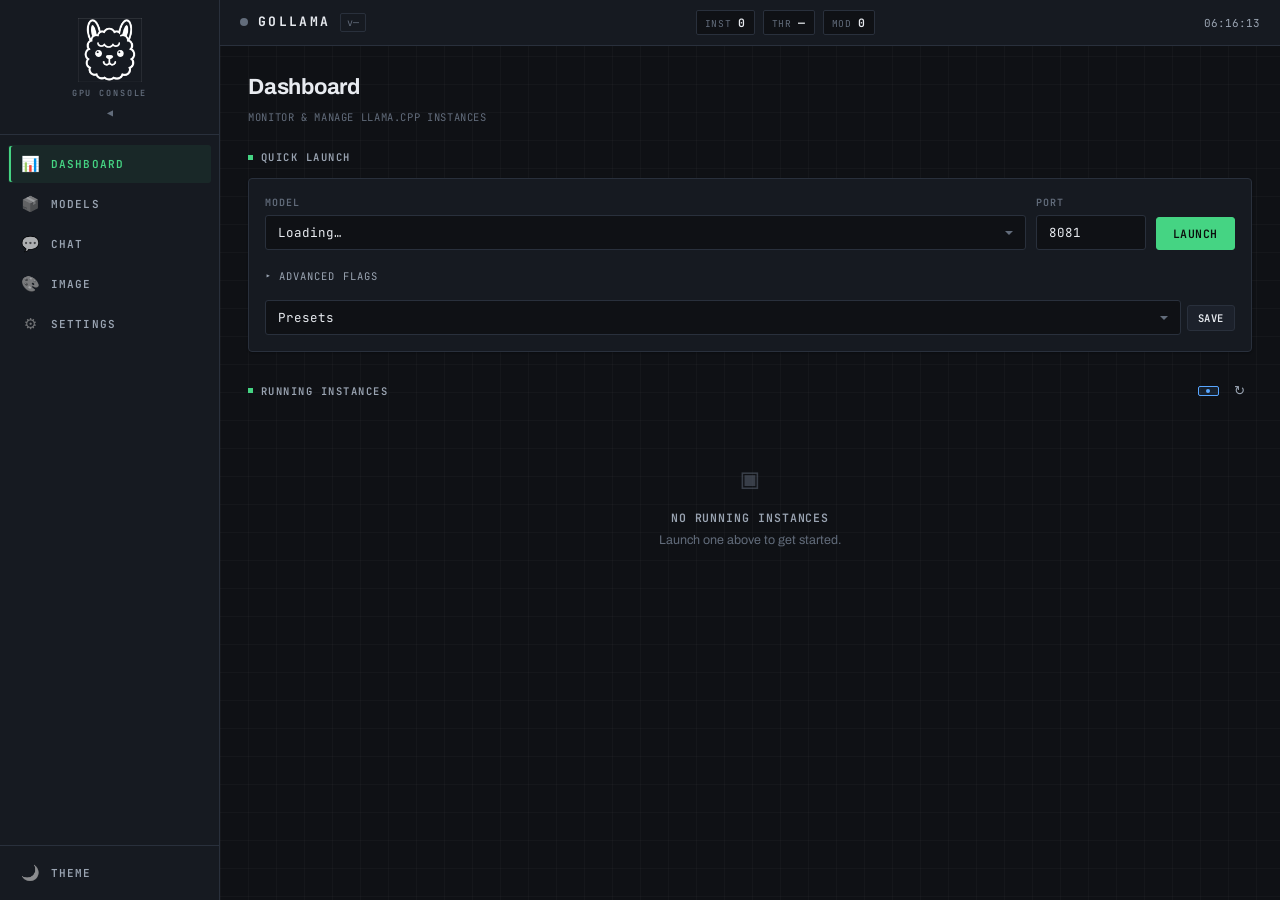
==== pkg/ui/testdata/page_reference.html @ 0dc43f97 "P5-T4: split ui.go into web/ via go:embed - The 3200-line 'const Page' is now assembled from pkg/ui/" ====
<!DOCTYPE html>
<html lang="en">
<head>
<meta charset="UTF-8">
<meta name="viewport" content="width=device-width, initial-scale=1.0">
<meta name="theme-color" content="#0f1115">
<link rel="icon" type="image/svg+xml" href="/logo.svg">
<title>gollama · GPU console</title>
<link rel="preconnect" href="https://fonts.googleapis.com">
<link rel="preconnect" href="https://fonts.gstatic.com" crossorigin>
<link href="https://fonts.googleapis.com/css2?family=Archivo:wght@400;500;600;700;800&family=JetBrains+Mono:wght@400;500;600;700&display=swap" rel="stylesheet">
<style>
:root {
  --bg: #0f1115;
  --surface: #161a21;
  --surface-2: #1c212b;
  --surface-3: #252c38;
  --border: #29303c;
  --border-hover: #3b4453;
  --text: #e8ebf0;
  --text-muted: #9aa4b2;
  --text-dim: #626c7b;
  --accent: #45d483;
  --accent-hover: #5fe094;
  --accent-bg: rgba(69, 212, 131, 0.08);
  --accent-glow: rgba(69, 212, 131, 0.25);
  --accent-gradient: linear-gradient(135deg, #45d483, #2ea8ff);
  --green: #45d483;
  --green-bg: rgba(69, 212, 131, 0.1);
  --red: #ff5c5c;
  --red-bg: rgba(255, 92, 92, 0.08);
  --amber: #e3b341;
  --amber-bg: rgba(227, 179, 65, 0.1);
  --blue: #58a6ff;
  --blue-bg: rgba(88, 166, 255, 0.1);
  --purple: #bc8cff;
  --purple-bg: rgba(188, 140, 255, 0.1);
  --sidebar-w: 220px;
  --radius: 4px;
  --radius-sm: 3px;
  --font: 'Archivo', system-ui, 'Segoe UI', sans-serif;
  --font-mono: 'JetBrains Mono', 'SF Mono', 'Cascadia Mono', Consolas, monospace;
  --grid-line: rgba(255, 255, 255, 0.022);
  --shadow: 0 1px 2px rgba(0, 0, 0, 0.3);
  --shadow-lg: 0 12px 32px rgba(0, 0, 0, 0.5);
  --transition: 150ms ease;
}
.light {
  --bg: #f3f4f6;
  --surface: #ffffff;
  --surface-2: #f6f7f9;
  --surface-3: #e9ecf0;
  --border: #d8dce3;
  --border-hover: #b6bec9;
  --text: #1a1f27;
  --text-muted: #55606e;
  --text-dim: #8a93a1;
  --accent: #159048;
  --accent-hover: #18a854;
  --accent-bg: rgba(21, 144, 72, 0.07);
  --accent-glow: rgba(21, 144, 72, 0.18);
  --accent-gradient: linear-gradient(135deg, #159048, #0f6fb0);
  --green: #159048;
  --green-bg: rgba(21, 144, 72, 0.08);
  --red: #d13c3c;
  --red-bg: rgba(209, 60, 60, 0.07);
  --amber: #a06d10;
  --amber-bg: rgba(160, 109, 16, 0.09);
  --blue: #2f6fd0;
  --blue-bg: rgba(47, 111, 208, 0.08);
  --purple: #7040c8;
  --purple-bg: rgba(112, 64, 200, 0.08);
  --grid-line: rgba(15, 17, 21, 0.035);
  --shadow: 0 1px 2px rgba(0, 0, 0, 0.05);
  --shadow-lg: 0 12px 28px rgba(0, 0, 0, 0.12);
}
* { margin: 0; padding: 0; box-sizing: border-box; }
::selection { background: var(--accent); color: #0b0f0d; }
.light ::selection { color: #fff; }
:focus-visible { outline: 2px solid var(--accent); outline-offset: 1px; }
html { color-scheme: dark; height: 100%; }
.light { color-scheme: light; }
::-webkit-scrollbar { width: 10px; height: 10px; }
::-webkit-scrollbar-track { background: transparent; }
::-webkit-scrollbar-thumb { background: var(--surface-3); border: 2px solid var(--bg); border-radius: 5px; }
::-webkit-scrollbar-thumb:hover { background: var(--border-hover); }
body {
  font-family: var(--font); background: var(--bg); color: var(--text);
  display: flex; font-size: 14px; line-height: 1.55; height: 100vh; overflow: hidden;
  -webkit-font-smoothing: antialiased;
}

/* ── Sidebar ─────────────────────────────────────────── */
.sidebar {
  width: var(--sidebar-w); background: var(--surface);
  border-right: 1px solid var(--border);
  display: flex; flex-direction: column; flex-shrink: 0;
  height: 100%; position: relative; z-index: 10;
  transition: width var(--transition); overflow: hidden;
}
.sidebar.collapsed { width: 60px; }
.sidebar .logo {
  padding: 18px 16px 12px; border-bottom: 1px solid var(--border);
  display: flex; flex-direction: column; align-items: center;
  gap: 5px; overflow: hidden;
}
.sidebar .logo img { width: 100%; max-width: 64px; height: auto; filter: brightness(0) invert(1); }
.light .sidebar .logo img { filter: none; }
.sidebar.collapsed .logo img { max-width: 30px; }
.sidebar .logo-sub {
  font-family: var(--font-mono); font-size: 8.5px; font-weight: 600;
  letter-spacing: 0.22em; color: var(--text-dim); white-space: nowrap;
  transition: opacity var(--transition);
}
.sidebar.collapsed .logo-sub { opacity: 0; height: 0; overflow: hidden; }
.sidebar .toggle {
  background: none; border: none; color: var(--text-dim);
  font-size: 10px; cursor: pointer; padding: 2px 8px;
  font-family: var(--font-mono); text-transform: none; letter-spacing: 0;
}
.sidebar .toggle:hover { color: var(--text); }
.sidebar nav { flex: 1; padding: 10px 8px; display: flex; flex-direction: column; gap: 2px; overflow-y: auto; }
.sidebar .nav-item {
  display: flex; align-items: center; justify-content: flex-start; gap: 10px; padding: 9px 12px;
  border-radius: var(--radius-sm); color: var(--text-muted);
  text-decoration: none; font-size: 12px; font-weight: 600; cursor: pointer;
  transition: background var(--transition), color var(--transition);
  white-space: nowrap; overflow: hidden;
  border: 1px solid transparent; background: none; width: 100%; text-align: left;
  font-family: var(--font); position: relative;
}
.sidebar .nav-item .icon, .sidebar .nav-item > span:not(.label) {
  font-size: 15px; width: 20px; text-align: center; flex-shrink: 0;
  filter: grayscale(1); opacity: 0.65;
  transition: filter var(--transition), opacity var(--transition);
}
.sidebar .nav-item .label {
  font-family: var(--font-mono); font-size: 11px; font-weight: 600;
  text-transform: uppercase; letter-spacing: 0.1em;
  transition: opacity var(--transition); white-space: nowrap;
}
.sidebar .nav-item:hover { background: var(--surface-2); color: var(--text); }
.sidebar .nav-item:hover .icon, .sidebar .nav-item:hover > span:not(.label) { filter: none; opacity: 1; }
.sidebar .nav-item.active { background: var(--accent-bg); color: var(--accent); box-shadow: inset 2px 0 0 var(--accent); }
.sidebar .nav-item.active .icon, .sidebar .nav-item.active > span:not(.label) { filter: none; opacity: 1; }
.sidebar.collapsed .nav-item { justify-content: center; padding: 9px 8px; }
.sidebar.collapsed .nav-item .label { opacity: 0; width: 0; overflow: hidden; }
.sidebar .bottom { padding: 8px; border-top: 1px solid var(--border); width: 100%; }
.sidebar .bottom .nav-item { width: 100%; }
.sidebar.collapsed .bottom .nav-item { justify-content: center; }

/* ── Content / faceplate ─────────────────────────────── */
.content { flex: 1; display: flex; flex-direction: column; min-width: 0; position: relative; }
.content::before {
  content: ''; position: absolute; inset: 0; z-index: 0; pointer-events: none;
  background-image:
    linear-gradient(var(--grid-line) 1px, transparent 1px),
    linear-gradient(90deg, var(--grid-line) 1px, transparent 1px);
  background-size: 28px 28px;
}
.faceplate {
  flex-shrink: 0; height: 46px; display: flex; align-items: center;
  justify-content: space-between; gap: 16px; padding: 0 20px;
  background: var(--surface); border-bottom: 1px solid var(--border);
  position: relative; z-index: 2;
}
.face-left { display: flex; align-items: center; gap: 10px; min-width: 0; }
.face-led { width: 8px; height: 8px; border-radius: 50%; background: var(--text-dim); flex-shrink: 0; }
.face-led.led-green { background: var(--green); box-shadow: 0 0 6px var(--accent-glow); }
.face-led.led-amber { background: var(--amber); box-shadow: 0 0 6px var(--amber); animation: pulse 1.4s ease-in-out infinite; }
.face-led.led-off { background: var(--text-dim); }
.face-brand { font-family: var(--font-mono); font-weight: 700; font-size: 13px; letter-spacing: 0.18em; }
.face-ver {
  font-family: var(--font-mono); font-size: 10px; color: var(--text-dim);
  border: 1px solid var(--border); padding: 1px 6px; border-radius: 2px;
  font-variant-numeric: tabular-nums;
}
.face-meters { display: flex; gap: 8px; }
.face-meter {
  font-family: var(--font-mono); font-size: 9.5px; letter-spacing: 0.08em;
  color: var(--text-dim); border: 1px solid var(--border); border-radius: 2px;
  padding: 3px 8px; display: inline-flex; gap: 6px; align-items: baseline; background: var(--bg);
}
.face-meter b { font-size: 11.5px; font-weight: 600; color: var(--text); font-variant-numeric: tabular-nums; }
.face-clock { font-family: var(--font-mono); font-size: 11px; color: var(--text-muted); font-variant-numeric: tabular-nums; }

/* ── Main / views ────────────────────────────────────── */
.main { flex: 1; overflow-y: auto; padding: 24px 28px 28px; position: relative; z-index: 1; min-height: 0; }
.view { display: none; height: 100%; }
.view.active { display: block; animation: fadeIn 240ms cubic-bezier(0.16, 1, 0.3, 1); }

@keyframes fadeIn { from { opacity: 0; transform: translateY(6px); } to { opacity: 1; transform: translateY(0); } }
@keyframes slideUp { from { opacity: 0; transform: translateY(10px); } to { opacity: 1; transform: translateY(0); } }
@keyframes pulse { 0%, 100% { opacity: 1; } 50% { opacity: 0.35; } }
@keyframes spin { to { transform: rotate(360deg); } }

@media (prefers-reduced-motion: reduce) {
  *, *::before, *::after { animation-duration: 0.01ms !important; transition-duration: 0.01ms !important; }
  .view.active { animation: none !important; }
}

/* ── Page header ─────────────────────────────────────── */
.page-header { margin-bottom: 24px; }
.page-header h1 { font-size: 22px; font-weight: 700; letter-spacing: -0.01em; text-wrap: balance; }
.page-header p { font-family: var(--font-mono); font-size: 10.5px; color: var(--text-dim); margin-top: 5px; letter-spacing: 0.06em; }

/* ── Section ─────────────────────────────────────────── */
.section { margin-bottom: 28px; }
.section-header { display: flex; align-items: center; justify-content: space-between; margin-bottom: 12px; gap: 12px; }
.section-header h2 {
  font-family: var(--font-mono); font-size: 10.5px; font-weight: 600; color: var(--text-muted);
  text-transform: uppercase; letter-spacing: 0.14em; display: flex; align-items: center; gap: 8px;
}
.section-header h2::before { content: ''; width: 5px; height: 5px; background: var(--accent); flex-shrink: 0; }
.section-tools { display: flex; align-items: center; gap: 8px; }

/* ── Cards ───────────────────────────────────────────── */
.card { background: var(--surface); border: 1px solid var(--border); border-radius: var(--radius); box-shadow: var(--shadow); }
.card-body { padding: 16px; }

/* ── Instance card (rack unit) ───────────────────────── */
.instance-grid { display: grid; grid-template-columns: repeat(auto-fill, minmax(360px, 1fr)); gap: 12px; }
.inst-card {
  background: var(--surface); border: 1px solid var(--border); border-radius: var(--radius);
  padding: 14px 16px; position: relative; transition: border-color var(--transition);
}
.inst-card::before {
  content: ''; position: absolute; left: 0; top: 0; bottom: 0; width: 2px;
  background: var(--green); border-radius: var(--radius) 0 0 var(--radius);
}
.inst-card.starting::before { background: var(--amber); }
.inst-card.stopped::before { background: var(--text-dim); }
.inst-card.stopped { opacity: 0.6; }
.inst-card.error::before { background: var(--red); }
.inst-card:hover { border-color: var(--border-hover); }
.inst-card .title { font-family: var(--font-mono); font-size: 12.5px; font-weight: 600; word-break: break-all; padding-left: 10px; }
.inst-card .meta { font-family: var(--font-mono); font-size: 11px; color: var(--text-dim); margin-top: 8px; display: flex; gap: 12px; flex-wrap: wrap; align-items: center; padding-left: 10px; }
.inst-card .meta-badges { flex-wrap: wrap; gap: 6px; margin-top: 10px; padding-left: 10px; }
.inst-card .actions { margin-top: 12px; display: flex; gap: 6px; flex-wrap: wrap; padding-left: 10px; }

/* ── Quick launch ────────────────────────────────────── */
.launch-row { display: grid; grid-template-columns: 1fr 110px auto; gap: 10px; align-items: end; margin-bottom: 14px; }
.launch-row .field { display: flex; flex-direction: column; gap: 5px; }
.launch-row .field label { font-family: var(--font-mono); font-size: 10px; color: var(--text-dim); text-transform: uppercase; letter-spacing: 0.1em; font-weight: 600; }
.flags-block { margin-top: 8px; }
.preset-row { display: flex; gap: 6px; flex-wrap: wrap; align-items: center; margin-top: 12px; }
.preset-row select { width: auto; min-width: 140px; flex: 1; }

/* ── Forms ───────────────────────────────────────────── */
select, input[type=text], input[type=number] {
  width: 100%; padding: 8px 12px; background: var(--bg);
  border: 1px solid var(--border); border-radius: var(--radius-sm);
  color: var(--text); font-size: 13px; outline: none;
  transition: border-color var(--transition), box-shadow var(--transition);
  font-family: var(--font);
}
select, input[type=number] { font-family: var(--font-mono); font-size: 12.5px; }
select:focus, input:focus, textarea:focus { border-color: var(--accent); box-shadow: 0 0 0 2px var(--accent-bg); }
select {
  cursor: pointer; appearance: none;
  background-image: url("data:image/svg+xml,%3Csvg xmlns='http://www.w3.org/2000/svg' width='12' height='12' fill='%23626c7b'%3E%3Cpath d='M2 4l4 4 4-4'/%3E%3C/svg%3E");
  background-repeat: no-repeat; background-position: right 10px center; padding-right: 32px;
}
.light select {
  background-image: url("data:image/svg+xml,%3Csvg xmlns='http://www.w3.org/2000/svg' width='12' height='12' fill='%238a93a1'%3E%3Cpath d='M2 4l4 4 4-4'/%3E%3C/svg%3E");
}
input[type=checkbox] { accent-color: var(--accent); }

/* ── Buttons ─────────────────────────────────────────── */
button {
  padding: 8px 16px; border-radius: var(--radius-sm); border: 1px solid transparent;
  font-size: 11.5px; font-weight: 600; cursor: pointer;
  transition: background var(--transition), border-color var(--transition), color var(--transition), opacity var(--transition);
  display: inline-flex; align-items: center; justify-content: center; gap: 6px;
  white-space: nowrap; position: relative;
  font-family: var(--font-mono); letter-spacing: 0.05em; text-transform: uppercase;
  background: var(--surface-2); color: var(--text);
}
button.primary { background: var(--accent); border-color: var(--accent); color: #0b0f0d; }
button.primary:hover { background: var(--accent-hover); border-color: var(--accent-hover); }
.light button.primary, .light .image-gen-btn { color: #fff; }
button.secondary { background: var(--surface-2); border-color: var(--border); color: var(--text); }
button.secondary:hover { background: var(--surface-3); border-color: var(--border-hover); }
button.danger { background: var(--red); border-color: var(--red); color: #fff; }
button.danger:hover { opacity: 0.9; }
button.small { padding: 5px 10px; font-size: 10.5px; }
button.ghost { background: transparent; border-color: transparent; color: var(--text-muted); text-transform: none; letter-spacing: 0; font-family: var(--font); font-weight: 500; }
button.ghost:hover { background: var(--surface-2); color: var(--text); }
button:disabled { opacity: 0.4; cursor: default; pointer-events: none; }

/* ── Badge / tag ─────────────────────────────────────── */
.badge {
  display: inline-flex; align-items: center; gap: 5px;
  padding: 2px 8px 2px 7px; border-radius: 2px;
  font-size: 9.5px; font-weight: 600; letter-spacing: 0.06em; text-transform: uppercase;
  font-family: var(--font-mono); border: 1px solid currentColor;
}
.badge::before { content: ''; width: 4px; height: 4px; border-radius: 50%; background: currentColor; flex-shrink: 0; }
.badge-green { background: var(--green-bg); color: var(--green); }
.badge-red { background: var(--red-bg); color: var(--red); }
.badge-amber { background: var(--amber-bg); color: var(--amber); }
.badge-blue { background: var(--blue-bg); color: var(--blue); }
.badge-profile { background: var(--purple-bg); color: var(--purple); }
.tag {
  display: inline-block; padding: 2px 7px; border-radius: 2px;
  font-size: 10px; font-family: var(--font-mono);
  background: var(--surface-2); color: var(--text-muted); border: 1px solid var(--border);
}

/* ── Advanced flags (details) ────────────────────────── */
.advanced-flags summary {
  cursor: pointer; font-family: var(--font-mono); font-size: 10.5px;
  color: var(--text-muted); text-transform: uppercase; letter-spacing: 0.1em;
  user-select: none; padding: 4px 0; list-style: none;
}
.advanced-flags summary::-webkit-details-marker { display: none; }
.advanced-flags summary::before { content: '▸ '; }
.advanced-flags[open] summary::before { content: '▾ '; }
.advanced-flags summary:hover { color: var(--text); }

/* ── Flag rows ───────────────────────────────────────── */
.flag-row { display: flex; gap: 6px; margin-bottom: 6px; align-items: center; }
.flag-row .flag-search-wrapper { position: relative; flex-shrink: 0; min-width: 170px; }
.flag-row .flag-search {
  width: 100%; padding: 7px 10px; background: var(--bg);
  border: 1px solid var(--border); border-radius: var(--radius-sm);
  color: var(--text); font-size: 12px; outline: none;
  transition: border-color var(--transition); font-family: var(--font-mono); box-sizing: border-box;
}
.flag-row .flag-search:focus { border-color: var(--accent); }
.flag-row .flag-search.open { border-radius: var(--radius-sm) var(--radius-sm) 0 0; }
.flag-row .flag-dropdown {
  position: absolute; top: 100%; left: 0; right: 0; max-height: 240px; overflow-y: auto;
  background: var(--surface-2); border: 1px solid var(--border); border-top: none;
  border-radius: 0 0 var(--radius-sm) var(--radius-sm); z-index: 100; box-shadow: var(--shadow-lg);
}
.flag-row .flag-dropdown-item { padding: 6px 10px; font-size: 11.5px; cursor: pointer; color: var(--text); font-family: var(--font-mono); transition: background var(--transition); }
.flag-row .flag-dropdown-item:hover, .flag-row .flag-dropdown-item.sel { background: var(--accent-bg); color: var(--accent); }
.flag-row .flag-dropdown-divider { border-top: 1px solid var(--border); }
.flag-row .flag-dropdown-item-custom { color: var(--text-muted); font-family: var(--font); }
.flag-row .flag-dropdown-item-custom:hover { color: var(--text); }
.flag-row .flag-dropdown-empty { color: var(--text-dim); cursor: default; font-family: var(--font); }
.flag-row input.flag-custom, .flag-row input.flag-value { flex: 1; font-family: var(--font-mono); font-size: 12px; padding: 7px 10px; }

/* ── Settings edit mode ──────────────────────────────── */
.settings-card .settings-readonly { display: block; }
.settings-card .settings-form { display: none; }
.settings-card.editing .settings-readonly { display: none; }
.settings-card.editing .settings-form { display: block; }
.settings-card.editing .settings-edit-btn { display: none; }
.settings-card-head { display: flex; align-items: flex-start; justify-content: space-between; gap: 10px; margin-bottom: 10px; }
.settings-card-title { font-size: 13px; font-weight: 700; }
.settings-card-sub { font-size: 11px; color: var(--text-dim); margin-top: 2px; line-height: 1.5; }
.settings-empty { font-size: 12px; color: var(--text-dim); }
.settings-form-actions { display: flex; align-items: center; gap: 8px; margin-top: 10px; }
.save-status { font-size: 11px; color: var(--text-muted); font-family: var(--font-mono); }

/* ── Detail rows ─────────────────────────────────────── */
.detail-row { display: flex; justify-content: space-between; align-items: center; gap: 12px; padding: 8px 0; border-bottom: 1px solid var(--border); }
.detail-row:last-child { border-bottom: none; }
.detail-label { font-family: var(--font-mono); font-size: 10.5px; color: var(--text-dim); text-transform: uppercase; letter-spacing: 0.1em; display: flex; align-items: center; gap: 6px; }
.detail-value { font-size: 13px; color: var(--text); text-align: right; }
code.path { font-size: 12px; color: var(--text-muted); font-family: var(--font-mono); }
#md-apiname { font-family: var(--font-mono); font-size: 12px; }
#md-path { word-break: break-all; font-family: var(--font-mono); font-size: 11px; }
#modelModal .modal-content { max-width: 500px; }
#chatHistoryModal .modal-content { max-width: 520px; }
#md-launch-btn { margin-top: 14px; width: 100%; }

/* ── Idle TTL row ────────────────────────────────────── */
.ttl-row { display: flex; align-items: center; gap: 10px; flex-wrap: wrap; font-size: 13px; font-weight: 500; }
#idleTtlInput { width: 70px; text-align: center; }
.ttl-hint { font-family: var(--font-mono); font-size: 11px; color: var(--text-muted); }

/* ── Restart block ───────────────────────────────────── */
.restart-block { text-align: center; }
.restart-note { font-size: 11px; color: var(--text-dim); margin-top: 8px; font-family: var(--font-mono); }

/* ── Empty state ─────────────────────────────────────── */
.empty-state { text-align: center; padding: 40px 20px; color: var(--text-dim); }
.instance-grid .empty-state { grid-column: 1 / -1; display: flex; flex-direction: column; align-items: center; justify-content: center; min-height: 180px; }
.empty-state .icon { font-size: 28px; margin-bottom: 10px; opacity: 0.5; font-family: var(--font-mono); }
.empty-state .title { font-family: var(--font-mono); font-size: 11.5px; font-weight: 600; color: var(--text-muted); margin-bottom: 4px; text-transform: uppercase; letter-spacing: 0.08em; }
.empty-state p { font-size: 12.5px; }

/* ── Chat ────────────────────────────────────────────── */
.chat-container { display: flex; flex-direction: column; height: 100%; }
.chat-header, .image-header { display: flex; align-items: center; justify-content: space-between; gap: 12px; padding-bottom: 12px; margin-bottom: 12px; border-bottom: 1px solid var(--border); flex-wrap: wrap; }
.chat-header .header-left, .image-header .header-left { display: flex; align-items: center; gap: 12px; flex: 1; flex-wrap: wrap; }
.chat-header h1, .image-header h1 { font-family: var(--font-mono); font-size: 14px; font-weight: 700; letter-spacing: 0.12em; text-transform: uppercase; }
.chat-header select { width: auto; min-width: 220px; }
.image-header select { width: auto; min-width: 200px; }
.chat-header .header-actions, .image-header .header-actions { display: flex; align-items: center; gap: 4px; flex-shrink: 0; }
.pill-btn {
  display: inline-flex; align-items: center; gap: 5px; padding: 4px 10px;
  font-family: var(--font-mono); font-size: 10px; font-weight: 600;
  letter-spacing: 0.06em; text-transform: uppercase;
  border: 1px solid transparent; cursor: pointer; transition: all var(--transition);
  white-space: nowrap; background: transparent; color: var(--text-muted); border-radius: 2px;
}
.pill-btn:hover { background: var(--surface-2); color: var(--text); border-color: var(--border); }
.pill-btn.history:hover { background: var(--accent-bg); color: var(--accent); border-color: transparent; }
.pill-btn.clear:hover { background: var(--red-bg); color: var(--red); border-color: transparent; }
.chat-msgs { flex: 1; overflow-y: auto; padding: 6px 2px; margin-bottom: 10px; min-height: 0; }
.chat-msgs .msg { margin-bottom: 10px; padding: 10px 14px; border-radius: var(--radius-sm); max-width: 82%; line-height: 1.65; font-size: 13.5px; animation: slideUp 200ms ease both; position: relative; }
.chat-msgs .user { background: var(--surface-2); border: 1px solid var(--border); border-left: 2px solid var(--accent); margin-left: auto; }
.chat-msgs .assistant { background: var(--surface); border: 1px solid var(--border); padding-right: 40px; }
.chat-msgs .system { background: transparent; border: none; color: var(--text-dim); font-family: var(--font-mono); font-size: 10.5px; text-align: center; max-width: 100%; letter-spacing: 0.04em; padding: 4px; }
.chat-msgs .assistant .copy-btn { position: absolute; top: 8px; right: 8px; font-size: 12px; background: none; border: none; cursor: pointer; opacity: 0; padding: 2px 4px; border-radius: 2px; transition: opacity var(--transition), background var(--transition); text-transform: none; }
.chat-msgs .assistant:hover .copy-btn { opacity: 0.5; }
.chat-msgs .assistant .copy-btn:hover { opacity: 1; background: var(--surface-2); }
.chat-input-row { display: flex; flex-direction: column; gap: 8px; background: var(--surface); border-radius: var(--radius-sm); padding: 12px; border: 1px solid var(--border); flex-shrink: 0; transition: border-color var(--transition), box-shadow var(--transition); }
.chat-input-row:focus-within { border-color: var(--accent); box-shadow: 0 0 0 2px var(--accent-bg); }
.chat-input-row .input-wrap { display: flex; gap: 8px; align-items: flex-end; }
.chat-input-row .input-wrap textarea { flex: 1; max-height: 200px; resize: none; padding: 9px 12px; font-family: var(--font); font-size: 13px; line-height: 1.5; background: var(--bg); border: 1px solid var(--border); border-radius: var(--radius-sm); color: var(--text); outline: none; }
.chat-input-row .input-wrap textarea:focus { border-color: var(--accent); }
#chatEmpty { flex: 1; display: flex; flex-direction: column; align-items: center; justify-content: center; }
#contextMeter { height: 3px; background: var(--surface-3); border-radius: 2px; overflow: hidden; }
#contextBar { height: 100%; width: 0%; background: var(--accent); border-radius: 2px; transition: width 300ms ease; }
#ctxLabelWrap { display: none; justify-content: center; }
.ctx-label { padding: 2px 8px; border-radius: 2px; font-size: 10px; font-weight: 600; background: var(--accent-bg); color: var(--accent); font-family: var(--font-mono); border: 1px solid var(--accent); }
.reasoning { color: var(--text-dim); font-family: var(--font-mono); font-size: 11.5px; border-left: 2px solid var(--amber); padding-left: 10px; margin-bottom: 8px; opacity: 0.9; line-height: 1.5; white-space: pre-wrap; }
.chat-loading { animation: pulse 1.2s infinite; display: inline-block; letter-spacing: 4px; font-size: 18px; line-height: 1; color: var(--text-dim); }

/* ── Image playground ────────────────────────────────── */
.image-container { display: flex; flex-direction: column; height: 100%; }
.image-body { flex: 1; display: flex; gap: 16px; min-height: 0; }
.image-prompt-area { flex: 0 0 330px; display: flex; flex-direction: column; gap: 12px; overflow-y: auto; min-height: 0; }
.image-results { flex: 1; min-height: 0; display: flex; flex-direction: column; gap: 12px; overflow-y: auto; }
.image-input-card { background: var(--surface); border: 1px solid var(--border); border-radius: var(--radius); padding: 14px; }
.image-input-card label { display: block; font-family: var(--font-mono); font-size: 10px; font-weight: 600; color: var(--text-dim); margin-bottom: 6px; text-transform: uppercase; letter-spacing: 0.1em; }
.image-input-card textarea { width: 100%; min-height: 110px; max-height: 240px; resize: vertical; background: var(--bg); border: 1px solid var(--border); border-radius: var(--radius-sm); color: var(--text); font-family: var(--font); font-size: 13px; line-height: 1.6; padding: 10px 12px; outline: none; transition: border-color var(--transition); }
.image-input-card textarea:focus { border-color: var(--accent); }
.img-model-head { display: flex; align-items: center; justify-content: space-between; margin-bottom: 8px; }
.img-model-head label { margin-bottom: 0; }
#imgModelSearchWrap { margin-top: 8px; }
#imgModelSearchResults { border: 1px solid var(--border); border-radius: var(--radius-sm); overflow: hidden; background: var(--surface-2); }
#imgModelList { margin-top: 6px; }
.image-gen-btn {
  width: 100%; padding: 10px 16px; font-size: 12px; font-weight: 700;
  border-radius: var(--radius-sm); border: none; cursor: pointer;
  background: var(--accent); color: #0b0f0d;
  font-family: var(--font-mono); text-transform: uppercase; letter-spacing: 0.08em;
  transition: background var(--transition);
}
.image-gen-btn:hover { background: var(--accent-hover); }
.image-gen-btn:active { transform: translateY(1px); }
.image-gen-btn:disabled { opacity: 0.4; cursor: not-allowed; }
.img-adv { display: flex; flex-direction: column; gap: 10px; margin-top: 8px; }
.img-adv-item { display: flex; flex-direction: column; }
.img-adv-item label { font-family: var(--font-mono); font-size: 10px; color: var(--text-dim); display: block; margin-bottom: 4px; text-transform: uppercase; letter-spacing: 0.1em; }
.img-adv-item input, .img-adv-item select { width: 100%; }
#imageSizeCustom { margin-top: 4px; }
.img-history-head { display: flex; align-items: center; justify-content: space-between; margin-bottom: 8px; font-family: var(--font-mono); font-size: 10px; text-transform: uppercase; letter-spacing: 0.1em; color: var(--text-dim); }
#imageHistoryCount { font-size: 10px; text-transform: none; letter-spacing: 0; }
.image-result-card { background: var(--surface); border: 1px solid var(--border); border-radius: var(--radius); overflow: hidden; animation: slideUp 200ms ease both; }
.image-result-card .result-meta { padding: 10px 12px; border-bottom: 1px solid var(--border); display: flex; align-items: center; justify-content: space-between; gap: 8px; }
.image-result-card .result-prompt { font-family: var(--font-mono); font-size: 11px; color: var(--text-muted); flex: 1; white-space: nowrap; overflow: hidden; text-overflow: ellipsis; }
.image-result-card .result-actions { display: flex; gap: 4px; flex-shrink: 0; }
.image-result-card .result-img { display: block; width: 100%; max-height: 68vh; object-fit: contain; cursor: zoom-in; transition: opacity var(--transition); background: #000; }
.image-result-card .result-img:hover { opacity: 0.92; }
.image-history-grid { display: grid; grid-template-columns: repeat(auto-fill, minmax(140px, 1fr)); gap: 8px; }
.image-thumb { border-radius: var(--radius-sm); overflow: hidden; border: 1px solid var(--border); cursor: pointer; transition: border-color var(--transition); position: relative; background: var(--surface); }
.image-thumb:hover { border-color: var(--accent); }
.image-thumb img { width: 100%; display: block; }
.image-thumb .thumb-overlay { position: absolute; inset: 0; background: linear-gradient(to top, rgba(0, 0, 0, 0.7), transparent); opacity: 0; transition: opacity var(--transition); display: flex; align-items: flex-end; padding: 8px; }
.image-thumb:hover .thumb-overlay { opacity: 1; }
.image-thumb .thumb-prompt { font-size: 11px; color: #fff; line-height: 1.4; overflow: hidden; display: -webkit-box; -webkit-line-clamp: 3; -webkit-box-orient: vertical; }
.image-empty { flex: 1; display: flex; flex-direction: column; align-items: center; justify-content: center; gap: 10px; color: var(--text-dim); text-align: center; padding: 24px; }
.image-empty .icon { font-size: 30px; opacity: 0.4; font-family: var(--font-mono); }
.image-empty .title { font-family: var(--font-mono); font-size: 11.5px; font-weight: 600; color: var(--text-muted); text-transform: uppercase; letter-spacing: 0.08em; }
.image-empty p { font-size: 12.5px; text-align: center; max-width: 300px; }
.image-spinner { display: inline-block; width: 14px; height: 14px; border: 2px solid var(--border); border-top-color: var(--accent); border-radius: 50%; animation: spin 600ms linear infinite; vertical-align: -2px; margin-right: 6px; }
.image-lightbox { position: fixed; inset: 0; z-index: 9999; background: rgba(5, 7, 10, 0.9); display: flex; align-items: center; justify-content: center; padding: 32px; cursor: zoom-out; }
.image-lightbox img { max-width: 100%; max-height: 100%; object-fit: contain; border: 1px solid var(--border); }
.image-lightbox .lb-close { position: absolute; top: 14px; right: 14px; background: var(--surface); border: 1px solid var(--border); border-radius: 2px; width: 34px; height: 34px; cursor: pointer; font-size: 14px; display: flex; align-items: center; justify-content: center; color: var(--text); text-transform: none; }
.image-lightbox .lb-close:hover { background: var(--surface-2); }
.image-loading-card { background: var(--surface); border: 1px solid var(--border); border-radius: var(--radius); padding: 36px; text-align: center; color: var(--text-dim); font-family: var(--font-mono); font-size: 12px; }
.image-loading-card .spinner { display: block; width: 32px; height: 32px; border-width: 3px; margin: 0 auto 14px; }

/* ── Modal ───────────────────────────────────────────── */
.modal { display: none; position: fixed; top: 0; left: 0; width: 100%; height: 100%; background: rgba(8, 10, 13, 0.7); z-index: 100; animation: fadeIn 120ms ease; }
.modal-content { background: var(--surface); margin: 8% auto; padding: 20px; width: 88%; max-width: 680px; max-height: 76vh; border-radius: var(--radius); overflow: auto; border: 1px solid var(--border); box-shadow: var(--shadow-lg); overscroll-behavior: contain; }
.modal-content h2 { font-family: var(--font-mono); font-size: 12px; font-weight: 700; text-transform: uppercase; letter-spacing: 0.08em; }
.modal-head { display: flex; justify-content: space-between; align-items: center; gap: 10px; margin-bottom: 12px; }
.modal-head-actions { display: flex; gap: 6px; }
.modal-content pre { background: var(--bg); border: 1px solid var(--border); padding: 12px; border-radius: var(--radius-sm); margin-top: 12px; font-size: 11px; line-height: 1.55; overflow: auto; max-height: 55vh; white-space: pre-wrap; color: var(--text-muted); font-family: var(--font-mono); }

/* ── Error line ──────────────────────────────────────── */
.error-line { font-size: 10.5px; color: var(--red); margin-top: 8px; padding: 6px 10px; background: var(--red-bg); border-radius: 2px; word-break: break-all; font-family: var(--font-mono); border-left: 2px solid var(--red); }

/* ── Chat history ────────────────────────────────────── */
.chat-history-list { max-height: 50vh; overflow-y: auto; }
.chat-history-item { display: flex; justify-content: space-between; align-items: center; gap: 8px; padding: 10px 8px; transition: background var(--transition); cursor: pointer; }
.chat-history-item:hover { background: var(--surface-2); }
.chat-history-item + .chat-history-item { border-top: 1px solid var(--border); }
.chat-history-main { flex: 1; min-width: 0; }
.chat-history-title { font-size: 12.5px; font-weight: 500; word-break: break-all; }
.chat-history-meta { font-family: var(--font-mono); font-size: 10px; color: var(--text-dim); margin-top: 2px; }
.chat-history-actions { display: flex; gap: 4px; flex-shrink: 0; margin-left: 8px; }

/* ── Model list ──────────────────────────────────────── */
.model-row { display: flex; justify-content: space-between; align-items: center; gap: 10px; padding: 10px 12px; transition: background var(--transition); cursor: pointer; border-bottom: 1px solid var(--border); }
.model-row:last-child { border-bottom: none; }
.model-row:hover { background: var(--surface-2); }
.model-row:hover .name { color: var(--accent); }
.model-row .info-icon { font-size: 11px; opacity: 0; transition: opacity var(--transition); margin-left: 4px; }
.model-row:hover .info-icon { opacity: 0.7; }
.model-row .name { font-family: var(--font-mono); font-size: 12.5px; font-weight: 500; word-break: break-all; }
.model-row .info { font-family: var(--font-mono); font-size: 10.5px; color: var(--text-dim); margin-top: 4px; display: flex; gap: 8px; flex-wrap: wrap; align-items: center; }

/* ── Pull model ──────────────────────────────────────── */
.pull-row { display: flex; gap: 8px; margin-bottom: 12px; position: relative; }
.pull-row input { flex: 1; }
#pullSuggestions { border: 1px solid var(--border); border-radius: var(--radius-sm); overflow: hidden; background: var(--surface); box-shadow: var(--shadow-lg); }
#pullProgress { margin-top: 10px; }
#pullModelName { font-size: 12px; font-weight: 600; font-family: var(--font-mono); color: var(--text); margin-bottom: 6px; word-break: break-all; }
.pull-status-row { display: flex; justify-content: space-between; align-items: center; gap: 8px; font-family: var(--font-mono); font-size: 11px; color: var(--text-muted); margin-bottom: 4px; }
.pull-track { height: 4px; background: var(--surface-3); border: 1px solid var(--border); border-radius: 2px; overflow: hidden; margin-bottom: 6px; }
#pullBar { height: 100%; width: 0%; background: var(--accent); transition: width 200ms ease; }
.suggestion { display: flex; justify-content: space-between; align-items: center; gap: 10px; padding: 9px 12px; cursor: pointer; transition: background var(--transition); }
.suggestion:hover { background: var(--surface-2); }
.suggestion + .suggestion { border-top: 1px solid var(--border); }
.suggestion .name { font-family: var(--font-mono); font-size: 12px; font-weight: 500; word-break: break-all; }
.suggestion .meta { font-family: var(--font-mono); font-size: 10px; color: var(--text-dim); margin-top: 2px; }
.suggestion .badge { font-size: 9px; }
.suggestion .pull-btn { font-size: 10px; padding: 3px 10px; flex-shrink: 0; margin-left: 8px; }

/* ── Utilities ───────────────────────────────────────── */
.spinner { display: inline-block; width: 13px; height: 13px; border: 2px solid var(--border); border-top-color: var(--accent); border-radius: 50%; animation: spin 0.7s linear infinite; vertical-align: -2px; }
.refreshing { opacity: 0.45; pointer-events: none; transition: opacity var(--transition); }
.tps { font-variant-numeric: tabular-nums; }

/* ── Responsive ──────────────────────────────────────── */
@media (max-width: 768px) {
  .sidebar { width: 60px !important; }
  .sidebar .logo { padding: 12px 8px; }
  .sidebar .logo img { max-width: 28px; }
  .sidebar .toggle, .sidebar .nav-item .label { display: none; }
  .sidebar .nav-item { justify-content: center; padding: 9px 8px; }
  .faceplate { padding: 0 12px; }
  .face-ver, .face-clock { display: none; }
  .face-meters .face-meter:nth-child(3) { display: none; }
  .main { padding: 16px 12px 20px; }
  .launch-row { grid-template-columns: 1fr; }
  .instance-grid { grid-template-columns: 1fr; }
  .chat-msgs .msg { max-width: 92%; }
  .chat-header select, .image-header select { min-width: 160px; flex: 1; }
  .chat-container, .image-container { height: auto; min-height: 100%; }
  .chat-msgs { max-height: 50vh; }
  .image-body { flex-direction: column; overflow-y: auto; }
  .image-prompt-area { flex: none; width: 100%; overflow: visible; }
  .image-results { overflow: visible; }
}

/* ── API token (v3.8.0 auth) ─────────────────────────── */
.token-gate { position: fixed; inset: 0; z-index: 1000; background: rgba(5, 7, 10, 0.82); display: flex; align-items: center; justify-content: center; }
.token-gate-box { background: var(--surface); border: 1px solid var(--border); border-radius: var(--radius); padding: 26px 28px; width: min(460px, 92vw); display: flex; flex-direction: column; gap: 12px; box-shadow: var(--shadow-lg); }
.token-gate-title { font-family: var(--font-mono); font-size: 12px; letter-spacing: 0.1em; text-transform: uppercase; color: var(--text); }
.token-gate-box p { font-size: 13px; color: var(--text-muted); line-height: 1.55; }
.token-gate-box p code { font-family: var(--font-mono); font-size: 11px; background: var(--surface-2); padding: 1px 5px; border-radius: var(--radius-sm); }
.token-gate-box input { width: 100%; font-family: var(--font-mono); font-size: 12px; }
.token-row { display: flex; align-items: center; gap: 8px; flex-wrap: wrap; }
.token-value { font-family: var(--font-mono); font-size: 11px; background: var(--surface-2); border: 1px solid var(--border); border-radius: var(--radius-sm); padding: 5px 9px; max-width: 100%; overflow-x: auto; white-space: nowrap; }
.token-hint { font-size: 11px; color: var(--text-dim); margin-top: 6px; line-height: 1.5; }
.token-hint code { font-family: var(--font-mono); font-size: 10px; }
</style>
</head>
<body>

<!-- ─── Sidebar ──────────────────────────────────────── -->
<aside class="sidebar" role="navigation" aria-label="Main navigation">
  <div class="logo">
    <img src="/logo.svg" alt="gollama">
    <span class="logo-sub">GPU CONSOLE</span>
    <button class="toggle" onclick="toggleSidebar()" aria-label="Toggle sidebar">◀</button>
  </div>
  <nav>
    <button class="nav-item active" data-view="dashboard" onclick="switchView('dashboard')" aria-label="Dashboard">
      <span class="icon">📊</span><span class="label">Dashboard</span>
    </button>
    <button class="nav-item" data-view="models" onclick="switchView('models')" aria-label="Models">
      <span class="icon">📦</span><span class="label">Models</span>
    </button>
    <button class="nav-item" data-view="chat" onclick="switchView('chat')" aria-label="Chat">
      <span class="icon">💬</span><span class="label">Chat</span>
    </button>
    <button class="nav-item" data-view="image" onclick="switchView('image')" aria-label="Image">
      <span class="icon">🎨</span><span class="label">Image</span>
    </button>
    <button class="nav-item" data-view="settings" onclick="switchView('settings')" aria-label="Settings">
      <span class="icon">⚙️</span><span class="label">Settings</span>
    </button>
  </nav>
  <div class="bottom">
    <button class="nav-item" onclick="toggleTheme()" id="themeToggle" aria-label="Toggle theme">
      <span class="icon">🌙</span><span class="label">Theme</span>
    </button>
  </div>
</aside>

<div class="content">

<!-- ─── Faceplate ────────────────────────────────────── -->
<header class="faceplate">
  <div class="face-left">
    <span class="face-led led-off" id="faceLed"></span>
    <span class="face-brand">GOLLAMA</span>
    <span class="face-ver" id="faceVersion">v—</span>
  </div>
  <div class="face-meters" aria-hidden="true">
    <span class="face-meter">INST<b id="faceInst">0</b></span>
    <span class="face-meter">THR<b id="faceTps">—</b></span>
    <span class="face-meter">MOD<b id="faceModels">0</b></span>
  </div>
  <div class="face-right">
    <span class="face-clock" id="faceClock">--:--:--</span>
  </div>
</header>

<!-- ─── Main ──────────────────────────────────────────── -->
<main class="main" id="main">

<!-- ── Dashboard ────────────────────────────────────── -->
<div id="view-dashboard" class="view active" role="tabpanel" aria-label="Dashboard">
  <div class="page-header">
    <h1>Dashboard</h1>
    <p>MONITOR &amp; MANAGE LLAMA.CPP INSTANCES</p>
  </div>

  <div class="section" id="launch-section">
    <div class="section-header"><h2>Quick Launch</h2></div>
    <div class="card"><div class="card-body">
      <div class="launch-row">
        <div class="field"><label for="modelSelect">Model</label><select id="modelSelect" autocomplete="off"><option value="">Loading…</option></select></div>
        <div class="field"><label for="portInput">Port</label><input type="number" id="portInput" value="8081" min="8081" max="8099" autocomplete="off"></div>
        <div class="field"><button class="primary" onclick="launchInstance()" id="launchBtn">Launch</button></div>
      </div>
      <details class="advanced-flags">
        <summary>Advanced flags</summary>
        <div class="flags-block">
          <div id="flagsContainer"></div>
          <button class="ghost small" onclick="addFlag()">+ Add Flag</button>
        </div>
      </details>
      <div class="preset-row">
        <select id="presetSelect" onchange="applyPreset()">
          <option value="">Presets</option>
        </select>
        <button class="small secondary" onclick="savePreset()" id="savePresetBtn" title="Save current flags as preset">Save</button>
        <button class="small danger" onclick="deletePreset()" id="deletePresetBtn" style="display:none" title="Delete preset">Delete</button>
      </div>
    </div></div>
  </div>

  <div class="section">
    <div class="section-header">
      <h2>Running Instances</h2>
      <div class="section-tools">
        <span class="badge badge-blue" id="instanceCount"></span>
        <button class="ghost small" onclick="loadInstances()" title="Refresh instances" style="padding:2px 6px;font-size:13px">↻</button>
      </div>
    </div>
    <div id="instances" class="instance-grid">
      <div class="empty-state">
        <div class="icon">▣</div>
        <div class="title">No running instances</div>
        <p>Launch one above to get started.</p>
      </div>
    </div>
  </div>
</div>

<!-- ── Models ────────────────────────────────────────── -->
<div id="view-models" class="view" role="tabpanel" aria-label="Models">
  <div class="page-header">
    <h1>Models</h1>
    <p><span id="modelCount"><span class="spinner" id="modelCountSpinner"></span> Loading…</span> <button class="ghost small" onclick="loadModels(true)" title="Refresh models" style="padding:2px 6px;vertical-align:middle">↻</button></p>
  </div>
  <div id="modelList" class="card"><div class="card-body"><div class="empty-state"><span class="spinner"></span> Loading models…</div></div></div>
  <div class="section">
    <div class="section-header"><h2>Pull Model</h2></div>
    <div class="card"><div class="card-body">
      <div class="pull-row">
        <input type="text" id="pullInput" placeholder="Search HuggingFace for a model…" autocomplete="off" oninput="onPullInputChange(this.value)">
        <button class="primary" onclick="pullModel()" id="pullBtn">Pull</button>
      </div>
      <div id="pullSuggestions" style="display:none;margin-top:4px"></div>
      <div id="pullProgress" style="display:none">
        <div id="pullModelName"></div>
        <div class="pull-status-row">
          <span id="pullPct">0%</span>
          <span id="pullSpeed"></span>
        </div>
        <div class="pull-track"><div id="pullBar"></div></div>
        <div class="pull-status-row">
          <span id="pullStatus"></span>
          <button class="small danger" id="pullCancelBtn" onclick="cancelPull()">Cancel</button>
        </div>
      </div>
    </div></div>
  </div>
</div>

<!-- ── Model Details Modal ──────────────────────────── -->
<div class="modal" id="modelModal" role="dialog" aria-modal="true" aria-label="Model details">
  <div class="modal-content" onclick="event.stopPropagation()">
    <div class="modal-head">
      <h2 id="modelModalTitle">Model</h2>
      <button class="small danger" onclick="closeModelDetails()" aria-label="Close">Close</button>
    </div>
    <div id="modelModalBody">
      <div class="detail-row"><span class="detail-label">Architecture</span><span class="detail-value" id="md-arch">—</span></div>
      <div class="detail-row"><span class="detail-label">Quantization</span><span class="detail-value" id="md-quant">—</span></div>
      <div class="detail-row"><span class="detail-label">Context Length</span><span class="detail-value" id="md-ctx">—</span></div>
      <div class="detail-row"><span class="detail-label">API Name</span><span class="detail-value" id="md-apiname">—</span></div>
      <div class="detail-row"><span class="detail-label">Size</span><span class="detail-value" id="md-size">—</span></div>
      <div class="detail-row"><span class="detail-label">Path</span><span class="detail-value" id="md-path">—</span></div>
    </div>
    <button class="primary" onclick="launchModelFromDetails()" id="md-launch-btn">Launch</button>
  </div>
</div>

<!-- ── Chat History Modal ──────────────────────────── -->
<div class="modal" id="chatHistoryModal" role="dialog" aria-modal="true" aria-label="Chat history">
  <div class="modal-content" onclick="event.stopPropagation()">
    <div class="modal-head">
      <h2>Chat History</h2>
      <button class="small danger" onclick="closeChatHistory()" aria-label="Close">Close</button>
    </div>
    <div id="chatHistoryList" class="chat-history-list">
      <div class="empty-state"><span class="spinner"></span> Loading…</div>
    </div>
  </div>
</div>

<!-- ── Chat ──────────────────────────────────────────── -->
<div id="view-chat" class="view" role="tabpanel" aria-label="Chat">
  <div class="chat-container">
    <div class="chat-header">
      <div class="header-left">
        <h1>Chat</h1>
        <select id="chatInstanceSelect" onchange="selectChatInstance()" aria-label="Select instance"><option value="">— select a running instance —</option></select>
      </div>
      <div class="header-actions">
        <button class="pill-btn history" onclick="showChatHistory()" aria-label="Chat history" title="Chat history">History</button>
        <button class="pill-btn clear" onclick="clearChat()" aria-label="Clear chat" title="Clear chat">Clear</button>
      </div>
    </div>
    <div id="chatPanel" class="chat-msgs" style="display: none" aria-live="polite"></div>
    <div id="chatEmpty" class="empty-state">
      <div class="icon">▚</div>
      <div class="title">No instance selected</div>
      <p>Launch an instance from the Dashboard to start chatting</p>
    </div>
    <div class="chat-input-row">
      <div id="contextMeter" style="display:none">
        <div id="contextBar"></div>
      </div>
      <div class="input-wrap">
        <textarea id="chatInput" rows="1" placeholder="Type a message… (Enter to send)" onkeydown="if(event.key=='Enter'&&!event.shiftKey){event.preventDefault();sendChat()}" autocomplete="off" oninput="autoGrow(this)"></textarea>
        <button class="primary" onclick="sendChat()">Send</button>
      </div>
      <div id="ctxLabelWrap" style="display:none">
        <span id="ctxLabel" class="ctx-label"></span>
      </div>
    </div>
  </div>
</div>

<!-- ── Image Playground ──────────────────────────────── -->
<div id="view-image" class="view" role="tabpanel" aria-label="Image Generation">
  <div class="image-container">
    <div class="image-header">
      <div class="header-left">
        <h1>Image Playground</h1>
      </div>
      <div class="header-actions">
        <button class="pill-btn" onclick="clearImageHistory()" title="Clear generation history">Clear History</button>
      </div>
    </div>
    <div class="image-body">
      <div class="image-prompt-area">
        <div class="image-input-card">
          <div class="img-model-head">
            <label>Model</label>
            <button class="ghost small" onclick="toggleImageModelSearch()" id="imgModelBrowseBtn">Browse</button>
          </div>
          <select id="imageProfileSelect" aria-label="Select profile" onchange="onImageProfileChange()">
            <option value="">Loading profiles…</option>
          </select>
          <div id="imgModelSearchWrap" style="display:none">
            <input type="text" id="imgModelSearchInput" placeholder="Search image models on HF…" autocomplete="off" oninput="onImageModelSearch(this.value)">
            <div id="imgModelSearchResults" style="display:none;margin-top:4px"></div>
          </div>
          <div id="imgModelList" style="display:none"></div>
        </div>
        <div class="image-input-card">
          <label>Prompt</label>
          <textarea id="imagePromptInput" placeholder="Describe the image you want to generate…" onkeydown="if(event.key=='Enter'&&!event.shiftKey){event.preventDefault();generateImage()}" oninput="autoGrow(this)"></textarea>
        </div>
        <button class="image-gen-btn" onclick="generateImage()" id="imageGenBtn">Generate</button>
        <details class="advanced-flags">
          <summary>Advanced settings</summary>
          <div class="img-adv">
            <div class="img-adv-item"><label>Images</label><input type="number" id="imageNInput" min="1" max="8" placeholder="profile default"></div>
            <div class="img-adv-item"><label>Size</label>
              <select id="imageSizeSelect"><option value="">Profile default</option><option value="512x512">512×512</option><option value="768x768">768×768</option><option value="1024x1024">1024×1024</option><option value="1280x720">1280×720</option><option value="1024x768">1024×768</option><option value="custom">Custom…</option></select>
              <input type="text" id="imageSizeCustom" placeholder="WIDTHxHEIGHT" style="display:none">
            </div>
            <div class="img-adv-item"><label>Steps</label><input type="number" id="imageStepsInput" min="1" max="100" placeholder="profile default"></div>
            <div class="img-adv-item"><label>Guidance</label><input type="number" id="imageGuidanceInput" min="0" max="30" step="0.5" placeholder="profile default"></div>
            <div class="img-adv-item"><label>Seed</label><input type="number" id="imageSeedInput" placeholder="random"></div>
          </div>
        </details>
        <div id="imageHistorySection" style="display:none">
          <div class="img-history-head">
            <span>History</span>
            <span id="imageHistoryCount"></span>
          </div>
          <div id="imageHistoryGrid" class="image-history-grid"></div>
        </div>
      </div>
      <div class="image-results" id="imageResultsArea">
        <div class="image-empty" id="imageEmpty">
          <div class="icon">▦</div>
          <div class="title">No images generated yet</div>
          <p>Type a prompt and click Generate to create an image. Results appear here.</p>
        </div>
      </div>
    </div>
  </div>
</div>

<!-- ── Settings ──────────────────────────────────────── -->
<div id="view-settings" class="view" role="tabpanel" aria-label="Settings">
  <div class="page-header">
    <h1>Settings</h1>
    <p>CONFIGURATION &amp; SYSTEM INFORMATION</p>
  </div>
  <div class="card"><div class="card-body">
    <div class="detail-row">
      <span class="detail-label">gollama</span>
      <span class="detail-value"><span class="tag" id="s-version">—</span></span>
    </div>
    <div class="detail-row">
      <span class="detail-label">llama-server</span>
      <span class="detail-value"><span class="tag" id="s-llama-version">—</span></span>
    </div>
    <div class="detail-row">
      <span class="detail-label">Backend</span>
      <span class="detail-value"><span class="tag" id="s-backend">—</span></span>
    </div>
    <div class="detail-row">
      <span class="detail-label">Config</span>
      <span class="detail-value"><code class="path">~/.gollama/config.json</code></span>
    </div>
    <div class="detail-row">
      <span class="detail-label">Models dir</span>
      <span class="detail-value"><code class="path">~/.gollama/models/</code></span>
    </div>
    <div class="detail-row" style="align-items:flex-start">
      <span class="detail-label">API token</span>
      <span class="detail-value" style="flex:1;min-width:0">
        <div class="token-row">
          <code class="token-value" id="apiTokenValue">—</code>
          <button class="ghost small" onclick="copyToken()">Copy</button>
          <button class="secondary small" onclick="regenerateToken()">Regenerate</button>
          <button class="ghost small" onclick="clearToken()">Disable auth</button>
        </div>
        <div class="token-hint">Required on all <code>/api/v1/*</code> and <code>/v1/*</code> routes — <code>Authorization: Bearer &lt;token&gt;</code> or <code>?token=&lt;token&gt;</code>. Empty token = unauthenticated.</div>
      </span>
    </div>
  </div></div>
  <div class="card" style="margin-top:12px"><div class="card-body">
    <div class="ttl-row">
      <label for="idleTtlInput">Auto-stop idle instances after</label>
      <input type="number" id="idleTtlInput" value="30" min="0" max="1440">
      <span class="ttl-hint">minutes (0 = disable)</span>
      <button class="primary small" onclick="saveIdleTTL()">Save</button>
      <span id="idleTtlStatus" class="save-status"></span>
    </div>
  </div></div>
  <div class="card settings-card" id="settings-ql" style="margin-top:12px"><div class="card-body">
    <div class="settings-card-head">
      <div>
        <div class="settings-card-title">Quick Launch Defaults</div>
        <div class="settings-card-sub">Pre-fills the Quick Launch form for manual launches</div>
      </div>
      <button class="ghost small settings-edit-btn" onclick="toggleEditSettings('ql')">Edit</button>
    </div>
    <div class="settings-readonly" id="ql-readonly">
      <div class="settings-empty">No custom flags set.</div>
    </div>
    <div class="settings-form">
      <div id="settingsFlagsContainer"></div>
      <button class="ghost small" onclick="addSettingsFlag()">+ Add Flag</button>
      <div class="settings-form-actions">
        <button class="primary small" onclick="saveSettingsFlags()">Save</button>
        <button class="secondary small" onclick="cancelEditSettings('ql')">Cancel</button>
        <span id="settingsFlagsStatus" class="save-status"></span>
      </div>
    </div>
  </div></div>
  <div class="card settings-card" id="settings-api" style="margin-top:12px"><div class="card-body">
    <div class="settings-card-head">
      <div>
        <div class="settings-card-title">API Launch Defaults</div>
        <div class="settings-card-sub">Used when auto-launching via API — acts as fallback when no profile matches</div>
      </div>
      <button class="ghost small settings-edit-btn" onclick="toggleEditSettings('api')">Edit</button>
    </div>
    <div class="settings-readonly" id="api-readonly">
      <div class="settings-empty">No custom flags set.</div>
    </div>
    <div class="settings-form">
      <div id="proxyFlagsContainer"></div>
      <button class="ghost small" onclick="addProxyFlag()">+ Add Flag</button>
      <div class="settings-form-actions">
        <button class="primary small" onclick="saveProxyFlags()">Save</button>
        <button class="secondary small" onclick="cancelEditSettings('api')">Cancel</button>
        <span id="proxyFlagsStatus" class="save-status"></span>
      </div>
    </div>
  </div></div>
  <div class="card settings-card" id="settings-profiles" style="margin-top:12px"><div class="card-body">
    <div class="settings-card-head">
      <div>
        <div class="settings-card-title">Model Profiles</div>
        <div class="settings-card-sub">Named flag sets for auto-launch routing. When a model profile's model matches the request, its flags override proxy defaults.</div>
      </div>
      <button class="ghost small settings-edit-btn" onclick="toggleEditSettings('profiles')">Edit</button>
    </div>
    <div class="settings-readonly" id="profiles-readonly">
      <div class="settings-empty">No model profiles configured.</div>
    </div>
    <div class="settings-form">
      <div id="profilesContainer"></div>
      <button class="ghost small" onclick="addProfile('text')">+ Add Text Profile</button>
      <div class="settings-form-actions">
        <button class="primary small" onclick="saveProfiles()">Save</button>
        <button class="secondary small" onclick="cancelEditSettings('profiles')">Cancel</button>
        <span id="profilesStatus" class="save-status"></span>
      </div>
    </div>
  </div></div>
  <div class="card settings-card" id="settings-image-profiles" style="margin-top:12px"><div class="card-body">
    <div class="settings-card-head">
      <div>
        <div class="settings-card-title">Image Profiles</div>
        <div class="settings-card-sub">Image generation model settings. No llama.cpp flags apply.</div>
      </div>
      <button class="ghost small settings-edit-btn" onclick="toggleEditSettings('image-profiles')">Edit</button>
    </div>
    <div class="settings-readonly" id="image-profiles-readonly">
      <div class="settings-empty">No image profiles configured.</div>
    </div>
    <div class="settings-form">
      <div id="imageProfilesContainer"></div>
      <button class="ghost small" onclick="addProfile('image')">+ Add Image Profile</button>
      <div class="settings-form-actions">
        <button class="primary small" onclick="saveProfiles()">Save</button>
        <button class="secondary small" onclick="cancelEditSettings('image-profiles')">Cancel</button>
        <span id="imageProfilesStatus" class="save-status"></span>
      </div>
    </div>
  </div></div>
  <div class="card" style="margin-top:12px"><div class="card-body restart-block">
    <button class="danger" onclick="restartGollama()">Restart gollama</button>
    <div class="restart-note">Applies config changes and picks up new version</div>
  </div></div>
</div>

</main>
</div>

<!-- ── Logs Modal ──────────────────────────────────── -->
<div class="modal" id="logModal" role="dialog" aria-modal="true" aria-label="Instance logs">
  <div class="modal-content" onclick="event.stopPropagation()">
    <div class="modal-head">
      <h2>Logs</h2>
      <div class="modal-head-actions">
        <button class="small secondary" onclick="copyLogs()" aria-label="Copy logs">Copy</button>
        <button class="small danger" onclick="closeLogs()" aria-label="Close logs">Close</button>
      </div>
    </div>
    <pre id="logContent" aria-live="polite"></pre>
  </div>
</div>

<!-- ── Token gate (v3.8.0 auth) ──────────────────────── -->
<div class="token-gate" id="tokenGate" style="display:none" role="dialog" aria-modal="true" aria-label="API token required">
  <div class="token-gate-box">
    <div class="token-gate-title">🔒 API token required</div>
    <p>This gollama instance requires an API token. Get it from the <code>gollama serve</code> startup output, from <code>~/.gollama/config.json</code> (<code>api_token</code>), or from Settings on a browser that already has one.</p>
    <input type="password" id="tokenGateInput" placeholder="Paste API token" autocomplete="off" onkeydown="if(event.key==='Enter')submitTokenGate()">
    <button class="primary" onclick="submitTokenGate()">Unlock</button>
  </div>
</div>
<script>
var chatPort = 0, chatHistory = [], chatSessionId = null;
var currentView = 'dashboard';
var cachedModelCount = 0;
var cachedModels = [];
var imageHistory = [];
var imageGenerating = false;

// ── API auth (v3.8.0) ─────────────────────────────────
// All API calls go through apiFetch, which attaches the stored token as
// Authorization: Bearer. A 401 raises the token gate. UI assets are open;
// only /api/v1/* and /v1/* require the token.
function getToken() {
  try { return localStorage.getItem('gollama_token') || ''; } catch (e) { return ''; }
}
function setToken(tok) {
  try {
    if (tok) localStorage.setItem('gollama_token', tok);
    else localStorage.removeItem('gollama_token');
  } catch (e) {}
}
async function apiFetch(url, opts) {
  opts = opts || {};
  opts.headers = Object.assign({}, opts.headers || {});
  var tok = getToken();
  if (tok) opts.headers['Authorization'] = 'Bearer ' + tok;
  var res = await fetch(url, opts);
  if (res.status === 401) showTokenGate();
  return res;
}
function showTokenGate() {
  var g = document.getElementById('tokenGate');
  if (g) g.style.display = 'flex';
}
function submitTokenGate() {
  var input = document.getElementById('tokenGateInput');
  var tok = (input.value || '').trim();
  if (!tok) return;
  setToken(tok);
  location.reload();
}
function copyToken() {
  var el = document.getElementById('apiTokenValue');
  if (!el || el.textContent === '—') return;
  fallbackCopy(el.textContent);
}
async function regenerateToken() {
  if (!confirm('Regenerate the API token? Existing clients (cron jobs, agents) will need the new token.')) return;
  var r = await apiFetch('/api/v1/config/token', { method: 'POST', headers: { 'Content-Type': 'application/json' }, body: JSON.stringify({ action: 'regenerate' }) });
  if (r.ok) {
    var d = await r.json();
    setToken(d.api_token);
    var el = document.getElementById('apiTokenValue');
    if (el) el.textContent = d.api_token;
  }
}
async function clearToken() {
  if (!confirm('Disable API authentication? Anyone who can reach this port can then control gollama.')) return;
  var r = await apiFetch('/api/v1/config/token', { method: 'POST', headers: { 'Content-Type': 'application/json' }, body: JSON.stringify({ action: 'clear' }) });
  if (r.ok) {
    setToken('');
    var el = document.getElementById('apiTokenValue');
    if (el) el.textContent = '—';
  }
}

// ── Navigation ──────────────────────────────────────
function switchView(name) {
  document.querySelectorAll('.view').forEach(function(v) { v.classList.remove('active'); });
  document.querySelectorAll('.nav-item').forEach(function(a) { a.classList.remove('active'); });
  var view = document.getElementById('view-' + name);
  if (view) view.classList.add('active');
  document.querySelector('.nav-item[data-view="' + name + '"]').classList.add('active');
  currentView = name;
  if (name == 'dashboard') { startDashPoll(); loadInstances(); } else { stopDashPoll(); }
  if (name == 'chat') {
    if (chatPort) {
      document.getElementById('chatPanel').style.display = 'block';
      document.getElementById('chatEmpty').style.display = 'none';
      updateContextMeter();
    }
  }
  if (name == 'image') loadImageProfiles();
  if (name == 'models') loadModels();
}

// ── Models ───────────────────────────────────────────
async function loadModels(refresh) {
  var mc = document.getElementById('modelCount'), ml = document.getElementById('modelList'), ms = document.getElementById('modelCountSpinner');
  var s = document.getElementById('modelSelect');
  if (ms) ms.style.display = 'inline-block';
  if (mc) mc.innerHTML = '<span class="spinner"></span> Loading…';
  ml.classList.add('refreshing');
  try {
    var r = await apiFetch('/api/v1/models' + (refresh ? '?refresh=1' : '')), m = await r.json();
    cachedModelCount = m.length;
    var fmc = document.getElementById('faceModels'); if (fmc) fmc.textContent = String(m.length);
    mc.innerHTML = m.length + ' downloaded';

    s.innerHTML = '<option value="">— Select model —</option>';
    if (!m || !m.length) {
      s.innerHTML += '<option value="" disabled>No models found. Use gollama pull.</option>';
      ml.innerHTML = '<div class="card-body"><div class="empty-state"><div class="icon">📦</div><div class="title">No models yet</div><p>Pull a model from HuggingFace to get started.</p></div></div>';
      return;
    }

    cachedModels = m;
    var names = [], seen = {};
    m.forEach(function(x) { var n = x.short_name || x.name || '?'; if (!seen[n]) { seen[n] = 1; names.push(n); } });
    names.forEach(function(n, i) { s.innerHTML += '<option value="' + escAttr(n) + '"' + (names.length === 1 ? ' selected' : '') + '>' + escHtml(n) + '</option>'; });
    ml.innerHTML = '<div class="card-body">' + m.map(function(x) {
      var name = x.name || '?', shortName = x.short_name || '', size = x.size ? fmtSize(x.size) : '?';
      var arch = x.architecture || '', quant = x.quantization || '', ctx = x.context_length || 0, badges = [];
      if (shortName) badges.push('<span class="badge badge-green" style="cursor:help" title="API name">' + escHtml(shortName) + '</span>');
      if (quant) badges.push('<span class="badge badge-blue">' + escHtml(quant) + '</span>');
      if (arch) badges.push('<span class="badge badge-amber">' + escHtml(arch) + '</span>');
      if (ctx) badges.push('<span class="badge badge-green">' + (ctx > 999 ? Math.round(ctx / 1000) + 'K' : '<1K') + ' ctx</span>');
      return '<div class="model-row" onclick="showModelDetails(\'' + escAttr(name.replace(/'/g, '')) + '\')"><div><div class="name">' + escHtml(name.length > 55 ? name.slice(0, 55) + '…' : name) + ' <span class="info-icon">ⓘ</span></div><div class="info">' + size + ' ' + (badges.length ? badges.join(' ') : '') + '</div></div><button class="small danger" onclick="event.stopPropagation();deleteModel(\'' + escAttr(name.replace(/'/g, '')) + '\')" aria-label="Delete ' + escAttr(name) + '">🗑</button></div>';
    }).join('') + '</div>';
  } catch (e) {
    mc.textContent = 'Error loading models';
  }
  ml.classList.remove('refreshing');
  if (ms) ms.style.display = 'none';
}

async function deleteModel(name) {
  if (!confirm('Delete model "' + name + '"?')) return;
  try {
    await apiFetch('/api/v1/models/delete', { method: 'POST', headers: { 'Content-Type': 'application/json' }, body: JSON.stringify({ name: name }) });
    loadModels();
  } catch (e) { alert('Error deleting model: ' + e); }
}

// ── Model Details ────────────────────────────────────
var detailModelName = '';

function showModelDetails(name) {
  detailModelName = name;
  var m = null;
  for (var i = 0; i < cachedModels.length; i++) { if (cachedModels[i].name == name) { m = cachedModels[i]; break; } }
  if (!m) return;
  document.getElementById('modelModalTitle').textContent = m.name.length > 50 ? m.name.slice(0, 50) + '…' : m.name;
  document.getElementById('md-arch').textContent = m.architecture || '—';
  document.getElementById('md-quant').textContent = m.quantization || '—';
  document.getElementById('md-ctx').textContent = m.context_length ? (m.context_length > 999 ? Math.round(m.context_length / 1000) + 'K' : m.context_length.toString()) : '—';
  document.getElementById('md-size').textContent = m.size ? fmtSize(m.size) : '—';
  document.getElementById('md-path').textContent = m.blob_path || '—';
  document.getElementById('md-apiname').textContent = m.short_name || '—';
  document.getElementById('modelModal').style.display = 'block';
}

function closeModelDetails() {
  document.getElementById('modelModal').style.display = 'none';
}

function launchModelFromDetails() {
  closeModelDetails();
  document.getElementById('modelSelect').value = detailModelName;
  switchView('dashboard');
}

document.getElementById('modelModal').addEventListener('click', closeModelDetails);

// ── Instances + Metrics ──────────────────────────────
var instancesPollTimer = null;
var dashPoll = null;

function startDashPoll() { if (dashPoll) return; dashPoll = setInterval(function() { loadInstances(); }, 5000); }
function stopDashPoll() { if (dashPoll) { clearInterval(dashPoll); dashPoll = null; } }

function updateFaceplate(list) {
  var led = document.getElementById('faceLed');
  var n = 0, tps = 0, starting = 0;
  (list || []).forEach(function(i) { if (i.status == 'running') { n++; tps += i.tokens_per_sec || 0; if (!i.ready) starting++; } });
  var fInst = document.getElementById('faceInst'); if (fInst) fInst.textContent = String(n);
  var fTps = document.getElementById('faceTps'); if (fTps) fTps.textContent = tps > 0 ? tps.toFixed(1) : '—';
  if (led) led.className = 'face-led' + (starting ? ' led-amber' : n ? ' led-green' : ' led-off');
}

async function loadInstances() {
  var ic = document.getElementById('instanceCount'), c = document.getElementById('instances'), cs = document.getElementById('chatInstanceSelect');
  try {
    var r = await apiFetch('/api/v1/instances'), list = await r.json();
    ic.textContent = '(' + list.length + ')';
    updateFaceplate(list);
    var running = list.filter(function(i) { return i.status == 'running'; });

    cs.innerHTML = '<option value="">— select a running instance —</option>';
    list.forEach(function(i) { if (i.type == 'image') return; var mn = i.model || '?'; cs.innerHTML += '<option value="' + i.port + '"' + (chatPort == i.port ? ' selected' : '') + '>' + i.port + ' - ' + (escHtml(mn.length > 35 ? mn.slice(0, 35) + '…' : mn)) + '</option>'; });
    if (!list.length) {
      document.getElementById('chatPanel').style.display = 'none';
      document.getElementById('chatEmpty').style.display = 'flex';
      c.innerHTML = '<div class="empty-state"><div class="icon">🚀</div><div class="title">No running instances</div><p>Launch one from the Quick Launch section above.</p></div>';
      return;
    }
    document.getElementById('chatPanel').style.display = chatPort ? 'block' : 'none';

    c.setAttribute('data-list', JSON.stringify(list));
    c.innerHTML = list.map(function(i) {
      var cls = i.status == 'running' ? (i.ready ? '' : ' starting') : ' stopped';
      var bc = i.status == 'running' ? (i.ready ? 'badge-green' : 'badge-blue') : 'badge-red';
      var statusLabel = i.status == 'running' ? (i.ready ? 'running' : 'starting…') : i.status;
      var mn = i.model || '?';
      var tps = i.tokens_per_sec ? '<span style="color: var(--green); font-variant-numeric: tabular-nums">⚡ ' + i.tokens_per_sec.toFixed(1) + ' t/s</span>' : '';
      var uptime = i.started_at ? (function() { var s = Math.floor((Date.now() - new Date(i.started_at).getTime()) / 1000); return '<span title="Uptime">⏱ ' + (s > 86400 ? Math.floor(s/86400)+'d ' : '') + (s > 3600 ? Math.floor((s%86400)/3600)+'h ' : '') + Math.floor((s%3600)/60)+'m</span>'; })() : '';
      var idle = i.last_activity ? (function() { var s = Math.floor((Date.now() - new Date(i.last_activity).getTime()) / 1000); if (s < 60) return ''; return '<span title="Idle time">💤 ' + (s > 3600 ? Math.floor(s/3600)+'h ' : '') + Math.floor((s%3600)/60)+'m</span>'; })() : '';
      var tokens = i.total_tokens ? '<span title="Total tokens">🔤 ' + (i.total_tokens > 999 ? Math.round(i.total_tokens/1000) + 'K' : i.total_tokens) + '</span>' : '';
      var typeLabel = i.type == 'image' ? '<span class="badge" style="background:var(--accent-bg);color:var(--accent)">🖼️ image</span>' : '<span class="badge" style="background:var(--surface-2);color:var(--text-dim)">💬 text</span>';
      var gpuBadge = (i.gpu_util_per_gpu && i.gpu_util_per_gpu.length)
        ? '<span class="badge" style="background:var(--surface-2);color:var(--text-dim)" title="GPU utilization per device">' + i.gpu_util_per_gpu.map(function(u, k) { return 'GPU' + k + ' ' + Math.round(u) + '%'; }).join(' / ') + '</span>'
        : (i.gpu_util > 0 ? '<span class="badge" style="background:var(--surface-2);color:var(--text-dim)" title="GPU utilization">GPU ' + Math.round(i.gpu_util) + '%</span>' : '');
var metrics = typeLabel + gpuBadge + (i.device_split ? '<span class="badge" style="background:var(--surface-2);color:var(--text-dim)" title="Model split">📊 ' + i.device_split + '</span>' : '') + (i.profile ? ' <span class="badge badge-profile" title="Active model profile">📋 ' + escHtml(i.profile) + '</span>' : '');
      var flags = i.flags && i.flags.length ? formatFlags(i.flags) : '';
      var flagsHtml = flags ? '<div style="font-size: 11px; color: var(--text-dim); margin-top: 8px; padding-top: 8px; border-top: 1px solid var(--border); word-break: break-all; font-family: var(--font-mono)">' + escHtml(flags) + '</div>' : '';
      var errDiv = i.status != 'running' ? '<div class="error-line" id="err-' + i.port + '"></div>' : '';
      return '<div class="inst-card' + cls + '"><div class="title">' + escHtml(mn.length > 40 ? mn.slice(0, 40) + '…' : mn) + '</div>' +
        '<div class="meta"><span>Port ' + i.port + '</span>' + tps + uptime + idle + tokens + '</div>' +
        '<div class="meta meta-badges">' + metrics + '<span class="badge ' + bc + '">' + statusLabel + '</span></div>' +
        errDiv + flagsHtml +
        '<div class="actions"><button class="small danger" onclick="stopInstance(' + i.port + ')" aria-label="Stop instance on port ' + i.port + '">⏹ Stop</button>' +
        '<button class="small secondary" onclick="restartInstance(' + i.port + ')" aria-label="Restart instance on port ' + i.port + '">🔄 Restart</button>' +
        (i.type == 'image' ? '' : '<button class="small secondary" onclick="selectChatFor(' + i.port + ', \'' + escAttr(mn.replace(/'/g, '')) + '\')" aria-label="Chat with instance on port ' + i.port + '">💬 Chat</button>') +
        (i.type == 'image' ? '' : '<button class="small secondary" onclick="window.open(\'http://\' + location.hostname + \':' + i.port + '\', \'_blank\'); return false" aria-label="Open instance on port ' + i.port + '">🌐 Open</button>') +
        '<button class="small secondary" onclick="viewLogs(' + i.port + ')" aria-label="View logs for port ' + i.port + '">📋 Logs</button></div></div>';
    }).join('');
    list.forEach(function(i) { if (i.status != 'running') fetchErrorLog(i.port); });
    var hasStarting = list.some(function(i) { return i.status == 'running' && !i.ready; });
    if (hasStarting) {
      if (instancesPollTimer) clearTimeout(instancesPollTimer);
      instancesPollTimer = setTimeout(loadInstances, 1000);
    } else {
      if (instancesPollTimer) { clearTimeout(instancesPollTimer); instancesPollTimer = null; }
    }
  } catch (e) {
    if (instancesPollTimer) clearTimeout(instancesPollTimer);
    instancesPollTimer = setTimeout(loadInstances, 2000);
  }
}

async function launchInstance() {
  var btn = document.getElementById('launchBtn'), m = document.getElementById('modelSelect').value, p = parseInt(document.getElementById('portInput').value), f = collectFlags(document.getElementById('flagsContainer'));
  if (!m) { alert('Select a model'); return; }
  var orig = btn.textContent; btn.disabled = true; btn.textContent = 'Launching…';
  try {
    var r = await apiFetch('/api/v1/instances', { method: 'POST', headers: { 'Content-Type': 'application/json' }, body: JSON.stringify({ model: m, port: p, flags: f, replace_flags: true }) });
    if (!r.ok) { var e = await r.text(); alert('Error: ' + e); return; }
    var inst = await r.json();
    document.getElementById('portInput').value = (inst.port || 0) + 1;
    loadInstances();
  } catch (e) { alert('Error: ' + e); }
  finally { btn.disabled = false; btn.textContent = orig; }
}

async function stopInstance(p) {
  if (!confirm('Stop instance on port ' + p + '?')) return;
  try {
    await apiFetch('/api/v1/instances/stop?port=' + p, { method: 'POST' });
    loadInstances();
    if (chatPort == p) { chatPort = 0; document.getElementById('chatPanel').style.display = 'none'; document.getElementById('chatEmpty').style.display = 'flex'; }
  } catch (e) { alert('Error: ' + e); }
}

async function restartInstance(port) {
  if (!confirm('Restart instance on port ' + port + '?')) return;
  var list = JSON.parse(document.querySelector('#instances').getAttribute('data-list') || '[]');
  var inst = null;
  for (var i = 0; i < list.length; i++) { if (list[i].port == port) { inst = list[i]; break; } }
  if (!inst) return;

  await apiFetch('/api/v1/instances/stop?port=' + port, { method: 'POST' });

  var userFlags = (inst.flags || []).slice();
  for (var k = 0; k < userFlags.length; k++) { if (userFlags[k] === '-m' || userFlags[k] === '--port') { userFlags.splice(k, 2); k--; } }

  try {
    var r = await apiFetch('/api/v1/instances', { method: 'POST', headers: { 'Content-Type': 'application/json' }, body: JSON.stringify({ model: inst.model, port: inst.port, flags: userFlags, replace_flags: true }) });
    if (r.ok) { loadInstances(); }
  } catch (e) {}
}

// ── Error Log ──────────────────────────────────────────
async function fetchErrorLog(port) {
  try {
    var r = await apiFetch('/api/v1/instances/logs?port=' + port), d = await r.json();
    if (d.error || !d.lines || !d.lines.length) return;
    var el = document.getElementById('err-' + port);
    if (!el) return;
    for (var i = d.lines.length - 1; i >= 0; i--) {
      var l = d.lines[i].trim();
      if (l && !l.includes('\r')) { el.textContent = '⚠️ ' + l; break; }
    }
  } catch (e) {}
}

// ── Flags ─────────────────────────────────────────────
var commonFlags = [
  '--adaptive-decay','--adaptive-target','--agent',
  '--alias','--api-key','--api-key-file','--api-prefix',
  '--backend-sampling','--batch-size',
  '--cache-idle-slots','--cache-prompt','--cache-ram','--cache-reuse','--cache-type-k','--cache-type-k-draft','--cache-type-v','--cache-type-v-draft','--chat-template','--chat-template-file','--chat-template-kwargs','--check-tensors','--checkpoint-min-step','--cont-batching','--context-shift','--control-vector','--control-vector-layer-range','--control-vector-scaled','--cpu-mask','--cpu-mask-batch','--cpu-mask-batch-draft','--cpu-mask-draft','--cpu-moe','--cpu-moe-draft','--cpu-range','--cpu-range-batch','--cpu-range-draft','--cpu-strict','--cpu-strict-batch','--cpu-strict-batch-draft','--cpu-strict-draft','--ctx-checkpoints','--ctx-size',
  '--defrag-thold','--device','--device-draft','--direct-io','--docker-repo','--dry-allowed-length','--dry-base','--dry-multiplier','--dry-penalty-last-n','--dry-sequence-breaker','--dynatemp-exp','--dynatemp-range',
  '--embd-normalize','--embedding','--escape',
  '--fit','--fit-ctx','--fit-target','--flash-attn','--frequency-penalty',
  '--grammar','--grammar-file',
  '--hf-file','--hf-file-v','--hf-repo','--hf-repo-v','--hf-token','--host',
  '--ignore-eos','--image-max-tokens','--image-min-tokens',
  '--jinja','--json-schema','--json-schema-file',
  '--keep','--kv-unified',
  '--list-devices','--log-colors','--log-disable','--log-file','--log-prefix','--log-prompts-dir','--log-timestamps','--log-verbose','--log-verbosity','--logit-bias','--lookup-cache-dynamic','--lookup-cache-static','--lora','--lora-init-without-apply','--lora-scaled',
  '--main-gpu','--media-path','--metrics','--min-p','--mirostat','--mirostat-ent','--mirostat-lr','--mlock','--mmproj','--mmproj-auto','--mmproj-offload','--mmproj-url','--model','--model-url','--model-vocoder','--models-autoload','--models-dir','--models-max','--models-preset','--mtmd-batch-max-tokens',
  '--n-cpu-moe','--n-cpu-moe-draft','--n-gpu-layers','--n-gpu-layers-draft','--no-agent','--no-cache-idle-slots','--no-cache-prompt','--no-cont-batching','--no-context-shift','--no-direct-io','--no-escape','--no-flash-attn','--no-host','--no-jinja','--no-kv-offload','--no-kv-unified','--no-log-prefix','--no-log-timestamps','--no-mmap','--no-mmproj','--no-mmproj-auto','--no-mmproj-offload','--no-models-autoload','--no-op-offload','--no-perf','--no-prefill-assistant','--no-repack','--no-skip-chat-parsing','--no-slots','--no-spec-draft-backend-sampling','--no-ui','--no-ui-mcp-proxy','--no-warmup','--no-webui','--no-webui-mcp-proxy','--numa',
  '--offline','--op-offload','--override-kv','--override-tensor','--override-tensor-draft',
  '--parallel','--path','--perf','--poll','--poll-batch','--poll-batch-draft','--poll-draft','--pooling','--port','--predict','--prefill-assistant','--presence-penalty','--prio','--prio-batch','--prio-batch-draft','--prio-draft','--props',
  '--reasoning','--reasoning-budget','--reasoning-budget-message','--reasoning-format','--repeat-last-n','--repeat-penalty','--repack','--rerank','--reuse-port','--reverse-prompt','--rope-freq-base','--rope-freq-scale','--rope-scale','--rope-scaling',
  '--samplers','--sampling-seq','--seed','--skip-chat-parsing','--sleep-idle-seconds','--slot-prompt-similarity','--slot-save-path','--special','--spec-draft-backend-sampling','--no-spec-draft-backend-sampling','--spec-draft-cpu-moe','--spec-draft-device','--spec-draft-hf','--spec-draft-model','--spec-draft-n-cpu-moe','--spec-draft-n-max','--spec-draft-n-min','--spec-draft-ngl','--spec-draft-p-min','--spec-draft-p-split','--spec-draft-threads','--spec-draft-threads-batch','--spec-draft-type-k','--spec-draft-type-v','--spec-ngram-map-k-min-hits','--spec-ngram-map-k-size-m','--spec-ngram-map-k-size-n','--spec-ngram-map-k4v-min-hits','--spec-ngram-map-k4v-size-m','--spec-ngram-map-k4v-size-n','--spec-ngram-mod-n-match','--spec-ngram-mod-n-max','--spec-ngram-mod-n-min','--spec-ngram-simple-min-hits','--spec-ngram-simple-size-m','--spec-ngram-simple-size-n','--spec-type','--spm-infill','--split-mode','--sse-ping-interval','--ssl-cert-file','--ssl-key-file','--swa-checkpoints','--swa-full',
  '--tags','--temp','--tensor-split','--threads','--threads-batch','--threads-batch-draft','--threads-draft','--threads-http','--timeout','--tools','--top-k','--top-n-sigma','--top-p','--tts-use-guide-tokens','--typical-p',
  '--ubatch-size','--ui','--ui-config','--ui-config-file','--ui-mcp-proxy','--no-ui-mcp-proxy',
  '--verbose','--verbosity',
  '--xtc-probability','--xtc-threshold',
  '--yarn-attn-factor','--yarn-beta-fast','--yarn-beta-slow','--yarn-ext-factor','--yarn-orig-ctx',
];
var standaloneFlags = {
  '--agent':1,
  '--backend-sampling':1,
  '--cache-idle-slots':1,'--cache-prompt':1,'--check-tensors':1,'--cont-batching':1,'--context-shift':1,'--cpu-moe':1,'--cpu-moe-draft':1,
  '--direct-io':1,
  '--embedding':1,'--escape':1,
  '--ignore-eos':1,
  '--jinja':1,
  '--kv-unified':1,
  '--list-devices':1,'--log-disable':1,'--log-prefix':1,'--no-log-prefix':1,'--log-timestamps':1,'--no-log-timestamps':1,'--log-verbose':1,'--lora-init-without-apply':1,
  '--metrics':1,'--mlock':1,'--mmproj-auto':1,'--models-autoload':1,
  '--no-agent':1,'--no-cache-idle-slots':1,'--no-cache-prompt':1,'--no-cont-batching':1,'--no-context-shift':1,'--no-direct-io':1,'--no-escape':1,'--no-flash-attn':1,'--no-host':1,'--no-jinja':1,'--no-kv-offload':1,'--no-kv-unified':1,'--no-log-prefix':1,'--no-log-timestamps':1,'--no-mmap':1,'--no-mmproj':1,'--no-mmproj-auto':1,'--no-mmproj-offload':1,'--no-models-autoload':1,'--no-op-offload':1,'--no-perf':1,'--no-prefill-assistant':1,'--no-repack':1,'--no-skip-chat-parsing':1,'--no-slots':1,'--no-spec-draft-backend-sampling':1,'--no-ui':1,'--no-ui-mcp-proxy':1,'--no-warmup':1,'--no-webui':1,'--no-webui-mcp-proxy':1,
  '--offline':1,'--op-offload':1,
  '--perf':1,'--prefill-assistant':1,'--props':1,
  '--repack':1,'--rerank':1,'--reuse-port':1,
  '--skip-chat-parsing':1,'--spec-draft-backend-sampling':1,'--spec-draft-cpu-moe':1,'--special':1,'--spm-infill':1,'--swa-full':1,
  '--tts-use-guide-tokens':1,
  '--ui':1,'--ui-mcp-proxy':1,
  '--verbose':1,
};
var flagHints = {
  '--adaptive-decay': 'adaptive-p decay rate (0.0-0.99, default 0.90)',
  '--adaptive-target': 'adaptive-p target probability (-1 = disabled)',
  '--agent': 'enable CORS proxy and all built-in tools',
  '--alias': 'model name alias for API',
  '--api-key': 'API key for authentication',
  '--api-key-file': 'path to API key file',
  '--api-prefix': 'API path prefix',
  '--backend-sampling': 'enable backend sampling (experimental)',
  '--batch-size': 'logical max batch size (default 2048)',
  '--cache-idle-slots': 'save idle slots to prompt cache',
  '--cache-prompt': 'enable prompt caching',
  '--cache-ram': 'max cache size in MiB (default 8192)',
  '--cache-reuse': 'min chunk size to reuse from cache',
  '--cache-type-k': 'f32, f16, bf16, q8_0, q4_0, ...',
  '--cache-type-k-draft': 'KV cache type K for draft model',
  '--cache-type-v': 'f32, f16, bf16, q8_0, q4_0, ...',
  '--cache-type-v-draft': 'KV cache type V for draft model',
  '--check-tensors': 'check model tensor data for invalid values',
  '--checkpoint-min-step': 'minimum spacing between context checkpoints (default 256)',
  '--chat-template': 'jinja chat template name',
  '--chat-template-file': 'path to jinja chat template file',
  '--chat-template-kwargs': 'extra JSON params for template parser',
  '--cont-batching': 'enable continuous batching',
  '--context-shift': 'enable context shift for infinite text gen',
  '--control-vector': 'path to control vector',
  '--control-vector-layer-range': 'START END layer range for control vector',
  '--control-vector-scaled': 'FNAME:SCALE control vector with scaling',
  '--cpu-mask': 'CPU affinity mask (hex)',
  '--cpu-mask-batch': 'CPU affinity mask for batch processing (hex)',
  '--cpu-moe': 'keep MoE weights in CPU',
  '--cpu-range': 'CPU range for affinity (lo-hi)',
  '--cpu-range-batch': 'CPU range for batch affinity (lo-hi)',
  '--cpu-strict': '<0|1> strict CPU placement',
  '--cpu-strict-batch': '<0|1> strict CPU placement for batch',
  '--cpu-strict-batch-draft': '<0|1> strict CPU placement for batch draft',
  '--cpu-strict-draft': '<0|1> strict CPU placement for draft model',
  '--cpu-mask-batch-draft': 'CPU affinity mask for batch draft (hex)',
  '--cpu-mask-draft': 'CPU affinity mask for draft model (hex)',
  '--cpu-moe-draft': 'keep MoE weights for draft in CPU',
  '--cpu-range-draft': 'CPU range for draft affinity (lo-hi)',
  '--device-draft': 'comma-separated devices for draft model',
  '--ctx-checkpoints': 'max context checkpoints per slot (default 32)',
  '--ctx-size': 'context size in tokens',
  '--defrag-thold': 'KV cache defragmentation threshold (deprecated)',
  '--device': 'comma-separated devices for offloading',
  '--direct-io': 'use DirectIO if available',
  '--dry-allowed-length': 'DRY allowed length (default 2)',
  '--dry-base': 'DRY base value (default 1.75)',
  '--dry-multiplier': 'DRY multiplier (0.0 = disabled)',
  '--dry-penalty-last-n': 'DRY penalty last N tokens (-1 = ctx)',
  '--dry-sequence-breaker': 'DRY sequence breaker string',
  '--dynatemp-exp': 'dynamic temperature exponent (default 1.0)',
  '--dynatemp-range': 'dynamic temperature range (default 0.0)',
  '--embedding': 'embedding mode only',
  '--embd-normalize': 'normalization: -1=none, 0=max, 1=taxicab, 2=euclidean',
  '--escape': 'process escape sequences in prompt',
  '--fit': 'on/off — auto-adjust args to fit device memory',
  '--fit-ctx': 'minimum ctx size set by --fit (default 4096)',
  '--fit-target': 'target margin per device for --fit (MiB)',
  '--flash-attn': 'on, off, or auto',
  '--frequency-penalty': '0.0–2.0',
  '--grammar': 'BNF-like grammar string',
  '--grammar-file': 'path to grammar file',
  '--hf-file': 'Hugging Face model file name',
  '--hf-file-v': 'Hugging Face vocoder model file',
  '--hf-repo': '<user>/<model>[:quant] Hugging Face repo',
  '--hf-repo-v': '<user>/<model>[:quant] vocoder HF repo',
  '--hf-token': 'Hugging Face access token',
  '--host': 'IP address (default 0.0.0.0)',
  '--ignore-eos': 'ignore EOS token and continue generating',
  '--image-max-tokens': 'max tokens per image',
  '--image-min-tokens': 'min tokens per image',
  '--jinja': 'use jinja template engine for chat',
  '--json-schema': 'JSON schema string',
  '--json-schema-file': 'path to JSON schema file',
  '--keep': 'tokens to keep from prompt (-1 = all)',
  '--kv-unified': 'shared KV buffer across sequences',
  '--list-devices': 'print list of available devices and exit',
  '--log-colors': 'on/off/auto — colored logging',
  '--log-file': 'path to log file',
  '--log-prefix': 'enable prefix in log messages',
  '--no-log-prefix': 'disable prefix in log messages',
  '--log-timestamps': 'enable timestamps in log messages',
  '--no-log-timestamps': 'disable timestamps in log messages',
  '--log-verbose': 'set verbosity level to infinity',
  '--logit-bias': 'TOKEN_ID(+/-)BIAS',
  '--lookup-cache-dynamic': 'path to dynamic lookup cache',
  '--lookup-cache-static': 'path to static lookup cache',
  '--lora': 'path to LoRA adapter(s)',
  '--lora-scaled': 'FNAME:SCALE LoRA with scaling',
  '--main-gpu': 'GPU index for main GPU (default 0)',
  '--metrics': 'enable Prometheus metrics endpoint',
  '--min-p': '0.0–1.0 (default 0.05)',
  '--mirostat': '0=off, 1=MIROSTAT, 2=MIROSTAT 2.0',
  '--mirostat-ent': 'target entropy (default 5.0)',
  '--mirostat-lr': 'learning rate (default 0.1)',
  '--mlock': 'lock model in RAM',
  '--mmproj': 'path to multimodal projector file',
  '--mmproj-auto': 'auto-download multimodal projector from HF',
  '--no-mmproj-auto': 'disable auto mmproj download',
  '--mmproj-offload': 'offload multimodal projector to GPU',
  '--mmproj-url': 'URL to multimodal projector file',
  '--model': 'path to model file',
  '--model-url': 'model download URL',
  '--mtmd-batch-max-tokens': 'max image tokens per batch (default 1024)',
  '--n-cpu-moe': 'keep MoE of first N layers in CPU',
  '--n-gpu-layers': 'number or "all"',
  '--no-agent': 'disable CORS proxy and built-in tools',
  '--no-cache-idle-slots': 'disable idle slot caching',
  '--no-cache-prompt': 'disable prompt caching',
  '--no-cont-batching': 'disable continuous batching',
  '--no-context-shift': 'disable context shift',
  '--no-direct-io': 'disable DirectIO',
  '--no-escape': 'do not process escape sequences',
  '--no-flash-attn': 'disable flash attention',
  '--no-host': 'disable host buffer',
  '--no-jinja': 'disable jinja template engine',
  '--no-kv-offload': 'disable KV cache offloading',
  '--no-kv-unified': 'separate KV buffers per sequence',
  '--no-mmap': 'disable memory-mapping',
  '--no-mmproj': 'disable multimodal projector',
  '--no-mmproj-offload': 'keep projector in CPU',
  '--no-op-offload': 'disable host tensor op offloading',
  '--no-perf': 'disable performance timings',
  '--no-prefill-assistant': 'disable assistant prefill',
  '--no-repack': 'disable weight repacking',
  '--no-spec-draft-backend-sampling': 'disable backend sampling for draft',
  '--no-ui': 'disable web UI',
  '--no-ui-mcp-proxy': 'disable MCP CORS proxy',
  '--no-warmup': 'skip warmup run',
  '--numa': 'NUMA optimization: distribute, isolate, numactl',
  '--offline': 'offline mode — no network access',
  '--op-offload': 'offload host tensor operations to device',
  '--override-kv': 'KEY=TYPE:VALUE — override model metadata',
  '--override-tensor': '<tensor>=<type> override tensor buffer type',
  '--parallel': 'number of server slots',
  '--path': 'path to serve static files',
  '--perf': 'enable performance timings',
  '--pooling': 'none, mean, cls, last, rank',
  '--port': 'port number (default 8080)',
  '--predict': 'tokens to predict (-1 = infinity)',
  '--prefill-assistant': 'prefill assistant response',
  '--presence-penalty': '0.0–2.0',
  '--prio': 'thread priority: 0=normal, 1=medium, 2=high, 3=realtime',
  '--props': 'enable changing properties via POST /props',
  '--poll': '<0-100> polling level to wait for work (default 50)',
  '--poll-batch': '<0|1> use polling for batch work',
  '--prio-batch': 'batch thread priority: -1=low, 0=normal, 1=medium, 2=high, 3=realtime',
  '--reasoning': 'on, off, or auto',
  '--reasoning-budget': 'token budget for thinking (-1 = unlimited)',
  '--reasoning-budget-message': 'message when budget exhausted',
  '--reasoning-format': 'none, deepseek, deepseek-legacy',
  '--repeat-last-n': 'last N tokens for penalty (0=off, -1=ctx)',
  '--repeat-penalty': '1.0–1.5 (default 1.0)',
  '--repack': 'enable weight repacking',
  '--rerank': 'enable reranking endpoint',
  '--reuse-port': 'allow multiple sockets on same port',
  '--reverse-prompt': 'halt generation at PROMPT',
  '--rope-freq-base': 'RoPE base frequency',
  '--rope-freq-scale': 'RoPE frequency scaling (1/N)',
  '--rope-scale': 'RoPE context scaling factor',
  '--rope-scaling': 'none, linear, yarn',
  '--samplers': 'semicolon-separated sampler list',
  '--sampling-seq': 'simplified sampler sequence (edskypmxt)',
  '--seed': 'RNG seed, -1 = random',
  '--sleep-idle-seconds': 'auto-sleep after N seconds idle (-1=off)',
  '--slot-prompt-similarity': 'prompt match threshold (default 0.1)',
  '--slot-save-path': 'path to save slot KV cache',
  '--special': 'enable special tokens output',
  '--spec-draft-backend-sampling': 'offload draft sampling to backend',
  '--no-spec-draft-backend-sampling': 'disable backend sampling for draft',
  '--spec-draft-cpu-moe': 'keep MoE weights for draft in CPU',
  '--spec-draft-device': 'devices for draft model offloading',
  '--spec-draft-hf': '<user>/<model>[:quant] HF repo for draft',
  '--spec-draft-model': 'path to draft model',
  '--spec-draft-n-cpu-moe': 'keep first N MoE layers in CPU for draft',
  '--spec-draft-n-max': 'draft tokens max (default 3)',
  '--spec-draft-n-min': 'draft tokens min (default 0)',
  '--spec-draft-ngl': 'GPU layers for draft model',
  '--spec-draft-p-min': 'minimum speculative decoding probability (default 0.00)',
  '--spec-draft-p-split': 'speculative split probability (default 0.1)',
  '--spec-draft-threads': 'CPU threads for draft model',
  '--spec-draft-type-k': 'KV cache data type K for draft (f16, q8_0, ...)',
  '--spec-draft-type-v': 'KV cache data type V for draft (f16, q8_0, ...)',
  '--spec-ngram-map-k-min-hits': 'min hits for ngram-map-k (default 1)',
  '--spec-ngram-map-k-size-m': 'draft m-gram size for ngram-map-k (default 48)',
  '--spec-ngram-map-k-size-n': 'lookup n-gram size for ngram-map-k (default 12)',
  '--spec-ngram-map-k4v-min-hits': 'min hits for ngram-map-k4v (default 1)',
  '--spec-ngram-map-k4v-size-m': 'draft m-gram size for ngram-map-k4v (default 48)',
  '--spec-ngram-map-k4v-size-n': 'lookup n-gram size for ngram-map-k4v (default 12)',
  '--spec-ngram-mod-n-match': 'ngram-mod lookup length (default 24)',
  '--spec-ngram-mod-n-max': 'max ngram tokens for ngram-mod (default 64)',
  '--spec-ngram-mod-n-min': 'min ngram tokens for ngram-mod (default 48)',
  '--spec-ngram-simple-min-hits': 'min hits for ngram-simple (default 1)',
  '--spec-ngram-simple-size-m': 'draft m-gram size for ngram-simple (default 48)',
  '--spec-ngram-simple-size-n': 'lookup n-gram size for ngram-simple (default 12)',
  '--spec-type': 'none, draft-simple, draft-mtp, ngram-cache, ...',
  '--spm-infill': 'Suffix/Prefix/Middle infill pattern',
  '--split-mode': 'none, layer, row, tensor',
  '--sse-ping-interval': 'SSE ping interval in seconds (default 30)',
  '--ssl-cert-file': 'path to SSL cert file (PEM)',
  '--ssl-key-file': 'path to SSL key file (PEM)',
  '--swa-full': 'use full-size SWA cache',
  '--tags': 'comma-separated model tags',
  '--temp': '0.0–2.0 (default 0.7)',
  '--tensor-split': 'GPU split proportions, e.g. 3,1',
  '--threads': 'CPU thread count',
  '--threads-batch': 'batch/prompt processing threads',
  '--threads-http': 'HTTP request threads',
  '--timeout': 'server read/write timeout in seconds (default 3600)',
  '--tools': 'comma-separated built-in tools (or "all")',
  '--top-k': 'e.g. 40 (0 = off)',
  '--top-n-sigma': 'top-n-sigma sampling (-1 = disabled)',
  '--top-p': '0.0–1.0 (default 0.95)',
  '--typical-p': 'locally typical sampling (1.0 = disabled)',
  '--ubatch-size': 'physical max batch size (default 512)',
  '--ui': 'enable/disable the web UI',
  '--ui-config': 'JSON string for default UI settings',
  '--ui-config-file': 'path to JSON file for default UI settings',
  '--ui-mcp-proxy': 'enable MCP CORS proxy (experimental)',
  '--no-ui-mcp-proxy': 'disable MCP CORS proxy',
  '--verbose': 'set verbosity level to infinity',
  '--verbosity': 'set verbosity threshold (0-5, default 3)',
  '--xtc-probability': 'XTC probability (0.0 = disabled)',
  '--xtc-threshold': 'XTC threshold (default 0.1)',
  '--yarn-attn-factor': 'YaRN attention magnitude scale',
  '--yarn-beta-fast': 'YaRN low correction dim',
  '--yarn-beta-slow': 'YaRN high correction dim',
  '--yarn-ext-factor': 'YaRN extrapolation mix factor',
  '--yarn-orig-ctx': 'YaRN original context size',

  '--docker-repo': '<repo>/<model>[:quant] Docker Hub repo',
  '--log-disable': 'disable all logging',
  '--log-prompts-dir': 'directory to log prompts (debug)',
  '--log-verbosity': 'verbosity threshold 0-5 (default 3)',
  '--lora-init-without-apply': 'load LoRA adapters without applying',
  '--media-path': 'directory for local media files',
  '--model-vocoder': 'path to vocoder model file',
  '--models-autoload': 'auto-load models for router server',
  '--models-dir': 'directory for router server models',
  '--models-max': 'max models to load simultaneously (default 4)',
  '--models-preset': 'path to router model presets INI file',
  '--n-cpu-moe-draft': 'first N MoE layers in CPU for draft',
  '--n-gpu-layers-draft': 'GPU layers for draft model',
  '--no-models-autoload': 'disable auto-load for router server',
  '--no-skip-chat-parsing': 'disable pure content parser',
  '--no-slots': 'disable slots monitoring endpoint',
  '--no-webui': 'disable web UI',
  '--no-webui-mcp-proxy': 'disable WebUI MCP CORS proxy',
  '--override-tensor-draft': 'override tensor buffer type for draft',
  '--poll-batch-draft': '<0|1> use polling for batch draft work',
  '--poll-draft': '<0|1> use polling for draft work (default same as --poll)',
  '--prio-batch-draft': 'draft batch thread priority',
  '--prio-draft': 'draft thread priority',
  '--skip-chat-parsing': 'force pure content parser for chat',
  '--spec-draft-threads-batch': 'batch threads for draft model',
  '--swa-checkpoints': 'max SWA context checkpoints per slot (default 32)',
  '--threads-batch-draft': 'batch processing threads for draft',
  '--threads-draft': 'CPU threads for draft model generation',
  '--tts-use-guide-tokens': 'use guide tokens to improve TTS word recall',
};

function makeFlagRow(name, value) {
  var r = document.createElement('div'); r.className = 'flag-row';
  var isCustom = name && commonFlags.indexOf(name) === -1;
  var displayName = isCustom ? '' : (name || '');
  r.innerHTML =
    '<div class="flag-search-wrapper">' +
      '<input type="text" class="flag-search" placeholder="Search or type flag\u2026" autocomplete="off" value="' + escAttr(displayName) + '">' +
      '<div class="flag-dropdown" style="display:none"></div>' +
    '</div>' +
    '<input type="text" class="flag-custom" placeholder="Flag name" autocomplete="off" style="display:' + (isCustom ? '' : 'none') + '" value="' + (isCustom ? escAttr(name) : '') + '">' +
    '<input type="text" class="flag-value" placeholder="Value" autocomplete="off" value="' + escAttr(value || '') + '">' +
    '<button class="small danger" onclick="this.parentElement.remove()" aria-label="Remove flag">\u2715</button>';
  if (!isCustom && standaloneFlags[name]) r.querySelector('.flag-value').style.display = 'none';
  setupFlagDropdown(r);
  return r;
}

function addFlag() {
  document.getElementById('flagsContainer').appendChild(makeFlagRow('', ''));
}

function setupFlagDropdown(row) {
  var wrapper = row.querySelector('.flag-search-wrapper');
  var input = wrapper.querySelector('.flag-search');
  var dropdown = wrapper.querySelector('.flag-dropdown');
  var customInput = row.querySelector('.flag-custom');
  var valInput = row.querySelector('.flag-value');

  function buildItems(query) {
    var q = query.toLowerCase();
    var html = '';
    var found = false;
    commonFlags.forEach(function(f) {
      if (f.indexOf(q) !== -1) {
        html += '<div class="flag-dropdown-item" data-value="' + escAttr(f) + '">' + escHtml(f) + '</div>';
        found = true;
      }
    });
    if (!found && q) {
      html += '<div class="flag-dropdown-item flag-dropdown-empty">No flags match\u2026</div>';
    }
    html += '<div class="flag-dropdown-divider"></div>';
    html += '<div class="flag-dropdown-item flag-dropdown-item-custom" data-value="">Custom\u2026</div>';
    dropdown.innerHTML = html;
  }

  function selectValue(val) {
    if (val) {
      input.value = val;
      customInput.style.display = 'none';
      customInput.value = '';
      var isStandalone = standaloneFlags[val];
      valInput.style.display = isStandalone ? 'none' : '';
      valInput.placeholder = flagHints[val] || 'Value';
    } else {
      input.value = '';
      customInput.style.display = '';
      customInput.focus();
    }
    dropdown.style.display = 'none';
    input.classList.remove('open');
  }

  input.addEventListener('focus', function() {
    buildItems(input.value);
    dropdown.style.display = '';
    input.classList.add('open');
  });

  input.addEventListener('input', function() {
    buildItems(input.value);
    dropdown.style.display = '';
    input.classList.add('open');
    customInput.style.display = 'none';
    valInput.style.display = '';
    valInput.placeholder = 'Value';
    customInput.value = '';
  });

  dropdown.addEventListener('mousedown', function(e) {
    var item = e.target.closest('.flag-dropdown-item');
    if (!item) return;
    e.preventDefault();
    var val = item.getAttribute('data-value');
    if (val === null) return;
    selectValue(val);
    input.focus();
  });

  input.addEventListener('keydown', function(e) {
    var items = dropdown.querySelectorAll('.flag-dropdown-item');
    var sel = dropdown.querySelector('.sel');
    if (e.key === 'ArrowDown') {
      e.preventDefault();
      if (!sel) {
        if (items[0]) items[0].classList.add('sel');
      } else {
        sel.classList.remove('sel');
        var next = sel.nextElementSibling;
        if (next && next.classList.contains('flag-dropdown-item')) {
          next.classList.add('sel');
        } else if (items[0]) {
          items[0].classList.add('sel');
        }
      }
    } else if (e.key === 'ArrowUp') {
      e.preventDefault();
      if (!sel) {
        var last = items[items.length - 1];
        if (last) last.classList.add('sel');
      } else {
        sel.classList.remove('sel');
        var prev = sel.previousElementSibling;
        if (prev && prev.classList.contains('flag-dropdown-item')) {
          prev.classList.add('sel');
        } else if (items[items.length - 1]) {
          items[items.length - 1].classList.add('sel');
        }
      }
    } else if (e.key === 'Enter') {
      e.preventDefault();
      if (sel) {
        var val = sel.getAttribute('data-value');
        if (val !== null) selectValue(val);
      } else {
        var first = items[0];
        if (first) {
          var val = first.getAttribute('data-value');
          if (val !== null) selectValue(val);
        }
      }
    } else if (e.key === 'Escape') {
      dropdown.style.display = 'none';
      input.classList.remove('open');
    }
  });

  input.addEventListener('blur', function() {
    setTimeout(function() {
      dropdown.style.display = 'none';
      input.classList.remove('open');
    }, 200);
  });
}

// Parse a flat flag array into rows, respecting standalone booleans
function renderFlags(container, flags) {
  container.innerHTML = '';
  if (!flags || !flags.length) return;
  for (var i = 0; i < flags.length; i++) {
    var name = flags[i];
    if (!name.startsWith('--')) continue;
    var value = '';
    if (i + 1 < flags.length && !standaloneFlags[name] && !flags[i + 1].startsWith('--')) {
      value = flags[i + 1];
      i++;
    }
    container.appendChild(makeFlagRow(name, value));
  }
}
// Serialize rows from a container into a flat flag array, skipping values for standalone booleans
function collectFlags(container) {
  var flags = [];
  container.querySelectorAll('.flag-row').forEach(function(row) {
    var searchInput = row.querySelector('.flag-search'), valInput = row.querySelector('.flag-value'), customInput = row.querySelector('.flag-custom');
    var name = (searchInput ? searchInput.value.trim() : '') || customInput.value.trim();
    var val = valInput.value.trim();
    if (!name) return;
    flags.push(name);
    if (val && !standaloneFlags[name]) flags.push(val);
  });
  return flags;
}

// ── Presets ────────────────────────────────────────────
async function loadPresets() {
  try {
    var r = await apiFetch('/api/v1/presets'), presets = await r.json();
    var sel = document.getElementById('presetSelect');
    sel.innerHTML = '<option value="">— Presets —</option>';
    var hasPresets = false;
    for (var name in presets) { hasPresets = true; sel.innerHTML += '<option value="' + escAttr(name) + '">' + escHtml(name) + '</option>'; }
    document.getElementById('deletePresetBtn').style.display = hasPresets ? '' : 'none';
  } catch (e) {}
}

function applyPreset() {
  var sel = document.getElementById('presetSelect'), name = sel.value;
  if (!name) return;
  apiFetch('/api/v1/presets').then(function(r) { return r.json(); }).then(function(presets) {
    var flags = presets[name];
    if (!flags) return;
    renderFlags(document.getElementById('flagsContainer'), flags);
    sel.value = '';
  });
}

async function savePreset() {
  var name = prompt('Preset name:');
  if (!name) return;
  var flags = collectFlags(document.getElementById('flagsContainer'));
  if (!flags.length) { alert('No flags to save'); return; }
  try {
    await apiFetch('/api/v1/presets', { method: 'POST', headers: { 'Content-Type': 'application/json' }, body: JSON.stringify({ name: name, flags: flags }) });
    loadPresets();
  } catch (e) { alert('Error: ' + e); }
}

async function deletePreset() {
  var sel = document.getElementById('presetSelect'), name = sel.value;
  if (!name) { alert('Select a preset first'); return; }
  if (!confirm('Delete preset "' + name + '"?')) return;
  try {
    await apiFetch('/api/v1/presets?name=' + encodeURIComponent(name), { method: 'DELETE' });
    loadPresets();
    sel.value = '';
  } catch (e) { alert('Error: ' + e); }
}

// ── Pull Model (streaming) ────────────────────────────
function pullModel() {
  var ref = document.getElementById('pullInput').value.trim();
  if (!ref) { alert('Enter a model reference'); return; }
  startPull(ref, document.getElementById('pullBtn'));
}

var _pullAbort = null;

function cancelPull() {
  if (_pullAbort) { _pullAbort.abort(); _pullAbort = null; }
  document.getElementById('pullStatus').textContent = 'Cancelled';
  document.getElementById('pullCancelBtn').style.display = 'none';
  document.getElementById('pullBar').style.width = '0%';
  document.getElementById('pullPct').textContent = '';
  document.getElementById('pullSpeed').textContent = '';
  setTimeout(function() {
    document.getElementById('pullProgress').style.display = 'none';
    document.getElementById('pullBtn').disabled = false;
    document.getElementById('pullBtn').textContent = 'Pull';
    loadModels();
  }, 500);
}

async function startPull(ref, btn) {
  document.getElementById('pullSuggestions').style.display = 'none';
  btn.disabled = true;
  document.getElementById('pullProgress').style.display = 'block';
  document.getElementById('pullModelName').textContent = ref;
  document.getElementById('pullBar').style.width = '0%';
  document.getElementById('pullPct').textContent = '0%';
  document.getElementById('pullSpeed').textContent = '';
  document.getElementById('pullStatus').textContent = 'Connecting…';
  document.getElementById('pullCancelBtn').style.display = '';
  _pullAbort = new AbortController();

  try {
    var r = await apiFetch('/api/v1/models/pull/stream?model=' + encodeURIComponent(ref), { signal: _pullAbort.signal });
    if (!r.ok) {
      if (_pullAbort) _pullAbort = null;
      document.getElementById('pullStatus').textContent = 'HTTP ' + r.status;
      btn.disabled = false; btn.textContent = 'Pull';
      return;
    }
    var reader = r.body.getReader(), decoder = new TextDecoder(), buf = '', done = false;

    while (true) {
      var { done: streamDone, value } = await reader.read();
      if (streamDone) break;
      buf += decoder.decode(value, { stream: true });
      var events = buf.split('\n\n'); buf = events.pop() || '';
      for (var e of events) {
        var lines = e.split('\n');
        var dataLine = '';
        for (var l of lines) {
          if (l.startsWith('data: ')) dataLine += l.slice(6);
        }
        if (!dataLine) continue;
        try {
          var d = JSON.parse(dataLine);
          if (d.status === 'progress' || d.pct !== undefined) {
            document.getElementById('pullPct').textContent = (d.pct || 0).toFixed(1) + '%';
            document.getElementById('pullBar').style.width = (d.pct || 0) + '%';
            document.getElementById('pullSpeed').textContent = d.speed || '';
            var partLabel = (d.total_parts > 1) ? ' [' + d.part + '/' + d.total_parts + ']' : '';
            document.getElementById('pullStatus').textContent = 'Downloading\u2026' + partLabel;
          } else if (d.status === 'done') {
            done = true;
            document.getElementById('pullBar').style.width = '100%';
            document.getElementById('pullPct').textContent = '100%';
            document.getElementById('pullStatus').textContent = '\u2713 Done';
            document.getElementById('pullCancelBtn').style.display = 'none';
            loadModels();
            setTimeout(function() {
              document.getElementById('pullProgress').style.display = 'none';
              btn.disabled = false; btn.textContent = 'Pull';
            }, 2000);
          } else if (d.status === 'exists') {
            done = true;
            document.getElementById('pullStatus').textContent = 'Already exists';
            document.getElementById('pullCancelBtn').style.display = 'none';
            loadModels();
            setTimeout(function() {
              document.getElementById('pullProgress').style.display = 'none';
              btn.disabled = false; btn.textContent = 'Pull';
            }, 2000);
          } else if (d.status === 'error') {
            done = true;
            document.getElementById('pullStatus').textContent = 'Error: ' + d.error;
            document.getElementById('pullCancelBtn').style.display = 'none';
            btn.disabled = false; btn.textContent = 'Pull';
          }
        } catch (e) {}
      }
    }
    _pullAbort = null;
  } catch (e) {
    if (e.name === 'AbortError') {
      // Cancel handled by cancelPull() — do nothing
    } else {
      document.getElementById('pullStatus').textContent = 'Error: ' + e.message;
      btn.disabled = false; btn.textContent = 'Retry';
    }
    _pullAbort = null;
  }
}

// ── Search-as-you-type ────────────────────────────────
var searchTimeout = null;

function onPullInputChange(val) {
  var sg = document.getElementById('pullSuggestions');
  if (searchTimeout) clearTimeout(searchTimeout);
  if (val.length < 2) { sg.style.display = 'none'; return; }
  searchTimeout = setTimeout(function() { doSearch(val); }, 300);
}

async function doSearch(q) {
  var sg = document.getElementById('pullSuggestions');
  try {
    var r = await apiFetch('/api/v1/models/search?q=' + encodeURIComponent(q));
    if (!r.ok) { sg.style.display = 'none'; return; }
    var results = await r.json();
    if (!results || !results.length) { sg.style.display = 'none'; return; }
    sg.innerHTML = results.slice(0, 8).map(function(m) {
      var id = m.id, label = id;
      var size = m.size ? fmtSize(m.size) : '';
      var likes = m.likes > 0 ? '♥' + m.likes : '';
      var downloads = m.downloads > 0 ? (m.downloads > 999 ? (m.downloads/1000).toFixed(0) + 'K' : m.downloads) + ' dl' : '';
      var tag = m.pipeline_tag ? '<span class="badge badge-amber">' + escHtml(m.pipeline_tag) + '</span>' : '';
      var meta = [tag, size, likes, downloads].filter(Boolean).join(' · ');
      return '<div class="suggestion" onclick="showRepoFiles(\'' + escAttr(id) + '\')"><div><div class="name">' + escHtml(label) + '</div>' + (meta ? '<div class="meta">' + meta + '</div>' : '') + '</div><span class="badge badge-green" style="cursor:pointer">View quants →</span></div>';
    }).join('');
    sg.style.display = 'block';
  } catch (e) { sg.style.display = 'none'; }
}

var _cachedRepoFiles = {};
async function showRepoFiles(repo) {
  var sg = document.getElementById('pullSuggestions');
  sg.innerHTML = '<div style="padding:12px;text-align:center"><span class="spinner"></span> Loading quants…</div>';
  sg.style.display = 'block';
  try {
    var r = await apiFetch('/api/v1/models/repo-files?repo=' + encodeURIComponent(repo));
    if (!r.ok) { sg.innerHTML = '<div class="suggestion" style="cursor:pointer" onclick="doSearch(\'' + escAttr(document.getElementById('pullInput').value) + '\')">← Back to search. Error loading quants.</div>'; return; }
    var files = await r.json();
    _cachedRepoFiles[repo] = files;
    if (!files || !files.length) {
      sg.innerHTML = '<div class="suggestion" style="cursor:pointer" onclick="doSearch(\'' + escAttr(document.getElementById('pullInput').value) + '\')">← Back. No GGUF files found in this repo.</div>';
      return;
    }
    var html = '<div class="suggestion" style="font-weight:600;border-bottom:1px solid var(--border);cursor:pointer" onclick="doSearch(\'' + escAttr(document.getElementById('pullInput').value) + '\')">← ' + escHtml(repo) + '</div>';
    files.forEach(function(f) {
      var quant = f.quant ? '<span class="badge badge-blue">' + escHtml(f.quant) + '</span>' : '<span class="badge" style="background:var(--surface-2);color:var(--text-dim)">raw</span>';
      var size = f.size ? fmtSize(f.size) : '?';
      var parts = f.file_count > 1 ? ' · <span style="color:var(--text-dim)">' + f.file_count + ' files</span>' : '';
      html += '<div class="suggestion"><div><div class="name">' + quant + ' <span style="font-weight:400;font-size:12px;color:var(--text-dim)">' + size + '</span>' + parts + '</div></div><button class="small primary pull-btn" onclick="pullQuant(\'' + escAttr(repo) + '\', \'' + escAttr(f.quant) + '\', this)">Pull</button></div>';
    });
    sg.innerHTML = html;
  } catch (e) {
    sg.innerHTML = '<div class="suggestion" style="cursor:pointer" onclick="doSearch(\'' + escAttr(document.getElementById('pullInput').value) + '\')">← Back. Error: ' + escHtml(e.message) + '</div>';
  }
}

function pullQuant(repo, quant, btn) {
  var ref = quant ? 'hf.co/' + repo + ':' + quant : 'hf.co/' + repo;
  document.getElementById('pullSuggestions').style.display = 'none';
  startPull(ref, document.getElementById('pullBtn'));
}

// ── Default Flags ─────────────────────────────────────
async function loadDefaultFlags() {
  try {
    var r = await apiFetch('/api/v1/config/default-flags'), flags = await r.json();
    renderFlags(document.getElementById('flagsContainer'), flags);
  } catch (e) {}
}

// ── Chat ──────────────────────────────────────────────
function selectChatInstance() {
  var s = document.getElementById('chatInstanceSelect'); chatPort = parseInt(s.value) || 0;
  if (chatPort) { chatHistory = []; document.getElementById('chatPanel').innerHTML = ''; document.getElementById('chatPanel').style.display = 'block'; document.getElementById('chatEmpty').style.display = 'none'; resolveCtxLimit(); updateContextMeter(); addSystemMsg('Connected'); }
  else { document.getElementById('chatPanel').style.display = 'none'; document.getElementById('chatEmpty').style.display = 'flex'; }
}
function selectChatFor(port, model) {
  chatPort = port; chatHistory = []; chatSessionId = null;
  document.getElementById('chatInstanceSelect').value = port;
  document.getElementById('chatPanel').innerHTML = '';
  document.getElementById('chatPanel').style.display = 'block';
  document.getElementById('chatEmpty').style.display = 'none';
  resolveCtxLimit();
  updateContextMeter();
  addSystemMsg('Chatting with ' + (model || 'port ' + port));
  if (currentView != 'chat') switchView('chat');
  setTimeout(function() { document.getElementById('chatInput').focus(); }, 100);
}
function addSystemMsg(t) { var c = document.getElementById('chatPanel'); c.innerHTML += '<div class="msg system">' + escHtml(t) + '</div>'; c.scrollTop = c.scrollHeight; }
function addMsg(r, t, re) {
  var c = document.getElementById('chatPanel');
  if (!re && t) {
    var si = t.indexOf('<think>');
    if (si >= 0) {
      var ei = t.indexOf('</think>', si);
      if (ei >= 0) {
        re = t.slice(si + 7, ei);
        t = t.slice(0, si) + t.slice(ei + 8);
      }
    }
  }
  var el = document.createElement('div'); el.className = 'msg ' + r;
  el.textContent = t;
  if (r === 'assistant' && t) {
    var copyBtn = document.createElement('button');
    copyBtn.className = 'copy-btn'; copyBtn.textContent = '📋';
    copyBtn.title = 'Copy message';
    copyBtn.onclick = function() {
      var ok = function() { copyBtn.textContent = '✓'; setTimeout(function() { copyBtn.textContent = '📋'; }, 1500); };
      if (navigator.clipboard && navigator.clipboard.writeText) { navigator.clipboard.writeText(t).then(ok, function() { fallbackCopy(t, ok); }); }
      else { fallbackCopy(t, ok); }
    };
    el.appendChild(copyBtn);
  }
  if (re) { el.insertAdjacentHTML('beforebegin', '<div class="reasoning">' + escHtml(re) + '</div>'); }
  c.appendChild(el); c.scrollTop = c.scrollHeight; return el;
}
function autoGrow(el) { el.style.height = 'auto'; el.style.height = Math.min(el.scrollHeight, 200) + 'px'; }
function clearChat() { chatHistory = []; chatSessionId = null; var p = document.getElementById('chatPanel'); p.innerHTML = ''; addSystemMsg('Chat cleared'); }
function escHtml(s) { return s.replace(/&/g, '&amp;').replace(/</g, '&lt;').replace(/>/g, '&gt;'); }
function fallbackCopy(text, done) {
  var ta = document.createElement('textarea');
  ta.value = text; ta.style.position = 'fixed'; ta.style.left = '-9999px';
  document.body.appendChild(ta); ta.select();
  try { document.execCommand('copy'); if (done) done(); } catch (e) {}
  document.body.removeChild(ta);
}
function escAttr(s) { return s.replace(/&/g, '&amp;').replace(/"/g, '&quot;').replace(/</g, '&lt;').replace(/>/g, '&gt;'); }

// ── Context window ─────────────────────────────────────
var chatCtxLimit = 0;
var chatLastIdleUpdate = 0;

function estimateTokens(text) {
  // Rough estimate: ~4 chars per token for English, ~2 chars per token for code/CJK
  var len = text.length;
  // Count non-ASCII characters (roughly 2 bytes per char for CJK)
  var nonAscii = 0;
  for (var i = 0; i < len; i++) { if (text.charCodeAt(i) > 127) nonAscii++; }
  return Math.ceil((len - nonAscii) / 4 + nonAscii / 2);
}

function historyTokens() {
  var t = 0;
  for (var i = 0; i < chatHistory.length; i++) {
    t += estimateTokens(chatHistory[i].content || '');
    t += 4; // overhead per message
  }
  t += 20; // system prompt overhead
  return t;
}

function updateContextMeter() {
  var el = document.getElementById('ctxLabel');
  var wrap = document.getElementById('ctxLabelWrap');
  if (!chatCtxLimit || !chatHistory.length) {
    document.getElementById('contextMeter').style.display = 'none';
    wrap.style.display = 'none';
    el.textContent = '';
    return;
  }
  var used = historyTokens();
  var pct = Math.min(used / chatCtxLimit * 100, 100);
  var bar = document.getElementById('contextBar');
  bar.style.width = pct + '%';
  if (pct > 85) bar.style.background = 'var(--red)';
  else if (pct > 65) bar.style.background = 'var(--amber)';
  else bar.style.background = 'var(--accent)';
  document.getElementById('contextMeter').style.display = pct > 10 ? 'block' : 'none';
  wrap.style.display = pct > 10 ? 'flex' : 'none';
  el.textContent = (used > 999 ? Math.round(used/1000) + 'K' : used) + ' / ' + (chatCtxLimit > 999 ? Math.round(chatCtxLimit/1000) + 'K' : chatCtxLimit) + ' tokens (' + pct.toFixed(0) + '%)';
}

function trimHistory() {
  if (!chatCtxLimit) return;
  var target = Math.floor(chatCtxLimit * 0.65);
  while (historyTokens() > target && chatHistory.length > 4) {
    // Remove oldest user+assistant pair, keep system
    for (var i = 0; i < chatHistory.length; i++) {
      if (i > 0 && chatHistory[i].role !== 'system' && (chatHistory[i-1].role === 'user' || chatHistory[i-1].role === 'system')) {
        chatHistory.splice(i-1, 2);
        break;
      }
    }
  }
}

function resolveCtxLimit() {
  chatCtxLimit = 0;
  var list = JSON.parse(document.querySelector('#instances').getAttribute('data-list') || '[]');
  for (var i = 0; i < list.length; i++) { if (list[i].port == chatPort && list[i].model) { chatCtxLimit = 8192; break; } }
  // Try to find model in cachedModels for a more accurate context_length
  for (var i = 0; i < cachedModels.length; i++) {
    var cm = cachedModels[i];
    var list = JSON.parse(document.querySelector('#instances').getAttribute('data-list') || '[]');
    for (var j = 0; j < list.length; j++) {
      if (list[j].port == chatPort && list[j].model && list[j].model.indexOf(cm.name.split(':')[0]) >= 0) {
        if (cm.context_length) chatCtxLimit = cm.context_length;
        return;
      }
    }
  }
}

async function sendChat() {
  var input = document.getElementById('chatInput'), msg = input.value.trim();
  if (!msg || !chatPort) return;
  input.value = ''; addMsg('user', msg); chatHistory.push({ role: 'user', content: msg });
  resolveCtxLimit();
  trimHistory();
  updateContextMeter();
  var content = '', reasoning = '', msgEl = null, reasoningEl = null, thinking = false, chatPanel = document.getElementById('chatPanel');
  try {
    var r = await apiFetch('/api/v1/chat?port=' + chatPort, { method: 'POST', headers: { 'Content-Type': 'application/json' }, body: JSON.stringify({ model: 'default', messages: chatHistory.slice(-20), max_tokens: 4096, stream: true }) });
    if (!r.ok) {
      var errText = await r.text();
      var msg;
      try { var errJson = JSON.parse(errText); msg = errJson.error || errText; } catch(e) { msg = errText; }
      addMsg('system', 'Server error (' + r.status + '): ' + msg);
      return;
    }
    var reader = r.body.getReader(), decoder = new TextDecoder(), buf = '';
    while (true) {
      var { done, value } = await reader.read();
      if (done) break;
      buf += decoder.decode(value, { stream: true });
      var lines = buf.split('\n'); buf = lines.pop() || '';
      for (var line of lines) {
        if (!line.startsWith('data: ')) continue;
        var data = line.slice(6);
        if (data === '[DONE]') continue;
        try {
          var chunk = JSON.parse(data), delta = chunk.choices && chunk.choices[0] && chunk.choices[0].delta || {};
          if (delta.reasoning_content) {
            reasoning += delta.reasoning_content;
            if (!reasoningEl) { reasoningEl = document.createElement('div'); reasoningEl.className = 'reasoning'; chatPanel.appendChild(reasoningEl); }
            reasoningEl.textContent = reasoning;
          }
          if (delta.content) {
            var txt = delta.content;
            if (thinking) {
              reasoning += txt;
            } else {
              var ti = txt.indexOf('<think>');
              var ti2 = ti >= 0 ? -1 : txt.indexOf('<think');
              if (ti >= 0) {
                thinking = true;
                reasoning += txt.slice(ti + 7);
              } else if (ti2 >= 0) {
                thinking = true;
                reasoning += txt.slice(ti2);
              } else {
                content += txt;
                if (!msgEl) { msgEl = document.createElement('div'); msgEl.className = 'msg assistant'; chatPanel.appendChild(msgEl); }
                msgEl.textContent = content;
              }
            }
            if (thinking) {
              var endIdx = reasoning.indexOf('</think>');
              if (endIdx >= 0) {
                var after = reasoning.slice(endIdx + 8);
                reasoning = reasoning.slice(0, endIdx);
                if (reasoning.indexOf('<think>') === 0) reasoning = reasoning.slice(7);
                else if (reasoning.indexOf('<think') === 0) reasoning = reasoning.slice(6);
                thinking = false;
                if (after) {
                  content += after;
                  if (!msgEl) { msgEl = document.createElement('div'); msgEl.className = 'msg assistant'; chatPanel.appendChild(msgEl); }
                  msgEl.textContent = content;
                }
              }
              var displayR = reasoning;
              if (displayR.indexOf('<think>') === 0) displayR = displayR.slice(7);
              else if (displayR.indexOf('<think') === 0) displayR = displayR.slice(6);
              if (displayR) {
                if (!reasoningEl) { reasoningEl = document.createElement('div'); reasoningEl.className = 'reasoning'; chatPanel.appendChild(reasoningEl); }
                reasoningEl.textContent = displayR;
              }
            }
          }
        } catch (e) {}
      }
      chatPanel.scrollTop = chatPanel.scrollHeight;
    }
    if (thinking && reasoning) {
      // Model never closed </think> - flush reasoning as content
      var remaining = reasoning;
      if (remaining.indexOf('<think>') === 0) remaining = remaining.slice(7);
      else if (remaining.indexOf('<think') === 0) remaining = remaining.slice(6);
      content = remaining;
      reasoning = '';
      thinking = false;
      if (reasoningEl) { reasoningEl.remove(); reasoningEl = null; }
      if (!msgEl) { msgEl = document.createElement('div'); msgEl.className = 'msg assistant'; chatPanel.appendChild(msgEl); }
      msgEl.textContent = content;
    }
    if (msgEl) {
      var saveContent = reasoning ? '<think>' + reasoning + '</think>' + content : content;
      chatHistory.push({ role: 'assistant', content: saveContent });
      saveChatHistory();
    }
    updateContextMeter();
  } catch (e) { if (msgEl) { msgEl.innerHTML = 'Error: ' + escHtml(e.message); msgEl.className = 'msg system'; } else { var em = addMsg('assistant', ''); em.innerHTML = 'Error: ' + escHtml(e.message); em.className = 'msg system'; } }
}

// ── Chat History ────────────────────────────────────────
function generateChatTitle() {
  for (var i = 0; i < chatHistory.length; i++) {
    if (chatHistory[i].role === 'user' && chatHistory[i].content) {
      var t = chatHistory[i].content;
      return t.length > 60 ? t.slice(0, 60) + '…' : t;
    }
  }
  return '';
}

async function saveChatHistory() {
  if (!chatPort || !chatHistory.length) return;
  var model = '';
  var list = JSON.parse(document.querySelector('#instances').getAttribute('data-list') || '[]');
  for (var i = 0; i < list.length; i++) { if (list[i].port == chatPort) { model = list[i].model || ''; break; } }
  var title = generateChatTitle();
  try {
    var payload = { id: chatSessionId, model: model, messages: chatHistory };
    if (title) payload.title = title;
    var r = await apiFetch('/api/v1/chats/' + (chatSessionId || ''), { method: 'PUT', headers: { 'Content-Type': 'application/json' }, body: JSON.stringify(payload) });
    if (r.ok) {
      var d = await r.json();
      if (d.id) chatSessionId = d.id;
    }
  } catch (e) {}
}

async function renameChat(id, currentTitle) {
  var newTitle = prompt('Rename chat:', currentTitle);
  if (!newTitle || newTitle === currentTitle) return;
  try {
    var r = await apiFetch('/api/v1/chats/' + id);
    if (!r.ok) return;
    var session = await r.json();
    session.title = newTitle;
    await apiFetch('/api/v1/chats/' + id, { method: 'PUT', headers: { 'Content-Type': 'application/json' }, body: JSON.stringify(session) });
    showChatHistory();
  } catch (e) {}
}

async function showChatHistory() {
  document.getElementById('chatHistoryModal').style.display = 'block';
  var list = document.getElementById('chatHistoryList');
  try {
    var r = await apiFetch('/api/v1/chats'), chats = await r.json();
    if (!chats || !chats.length) { list.innerHTML = '<div class="empty-state"><div class="icon">💬</div><div class="title">No saved chats</div></div>'; return; }
    list.innerHTML = chats.map(function(c) {
      var title = c.title || c.preview || '(empty)';
      var shortModel = c.model ? c.model.split('/').pop().split(':')[0].replace(/-GGUF$/i, '').slice(0, 25) : '';
      return '<div class="chat-history-item" data-id="' + c.id + '"><div class="chat-history-main" onclick="loadChat(\'' + c.id + '\')"><div class="chat-history-title">' + escHtml(title.length > 50 ? title.slice(0, 50) + '…' : title) + '</div><div class="chat-history-meta">' + c.msg_count + ' msgs · ' + escHtml(shortModel) + ' · ' + new Date(c.updated_at).toLocaleDateString() + '</div></div><div class="chat-history-actions"><button class="small ghost" onclick="event.stopPropagation();renameChat(\'' + c.id + '\', \'' + escAttr(title.replace(/'/g, '')) + '\')" title="Rename">✏️</button><button class="small danger" onclick="event.stopPropagation();deleteChat(\'' + c.id + '\')" title="Delete">🗑</button></div></div>';
    }).join('');
  } catch (e) { list.innerHTML = '<div class="empty-state"><div class="title">Error loading chats</div></div>'; }
}

function closeChatHistory() { document.getElementById('chatHistoryModal').style.display = 'none'; }
document.getElementById('chatHistoryModal').addEventListener('click', closeChatHistory);

async function loadChat(id) {
  closeChatHistory();
  try {
    var r = await apiFetch('/api/v1/chats/' + id), session = await r.json();
    if (!session || !session.messages) return;
    chatHistory = session.messages;
    chatSessionId = session.id;
    resolveCtxLimit();
    document.getElementById('chatPanel').innerHTML = '';
    document.getElementById('chatPanel').style.display = 'block';
    document.getElementById('chatEmpty').style.display = 'none';
    var firstUser = '';
    for (var i = 0; i < session.messages.length; i++) {
      var m = session.messages[i];
      if (m.role === 'user') { firstUser = m.content; break; }
    }
    addSystemMsg('Loaded chat' + (firstUser ? ': ' + (firstUser.length > 50 ? firstUser.slice(0, 50) + '…' : firstUser) : ''));
    session.messages.forEach(function(m) { addMsg(m.role, m.content); });
    updateContextMeter();
    if (currentView != 'chat') switchView('chat');
  } catch (e) {}
}

async function deleteChat(id) {
  if (!confirm('Delete this chat?')) return;
  try {
    await apiFetch('/api/v1/chats/' + id, { method: 'DELETE' });
    showChatHistory();
  } catch (e) { alert('Error: ' + e); }
}

// ── Logs ──────────────────────────────────────────────
var logPollInterval = null;

async function viewLogs(port) {
  document.getElementById('logModal').style.display = 'block';
  if (logPollInterval) clearInterval(logPollInterval);
  var content = document.getElementById('logContent');
    var header = document.querySelector('#logModal h2');
    if (header) header.textContent = '\uD83D\uDCCB Logs (port ' + port + ')';
    async function refresh() {
    var r = await apiFetch('/api/v1/instances/logs?port=' + port), d = await r.json();
    if (d.error) { content.textContent = 'No logs'; if (logPollInterval) clearInterval(logPollInterval); }
    else { content.textContent = d.lines && d.lines.length ? d.lines.slice(-50).join('\n') : '(empty)'; content.scrollTop = content.scrollHeight; }
  }
  refresh();
  logPollInterval = setInterval(refresh, 3000);
}
function closeLogs() { document.getElementById('logModal').style.display = 'none'; if (logPollInterval) { clearInterval(logPollInterval); logPollInterval = null; } }
function copyLogs() {
  var el = document.getElementById('logContent');
  if (!el || !el.textContent) return;
  if (navigator.clipboard) {
    navigator.clipboard.writeText(el.textContent);
  } else {
    var ta = document.createElement('textarea');
    ta.value = el.textContent;
    ta.style.position = 'fixed'; ta.style.left = '-9999px';
    document.body.appendChild(ta);
    ta.select();
    document.execCommand('copy');
    document.body.removeChild(ta);
  }
}
document.getElementById('logModal').addEventListener('click', closeLogs);

// ── Helpers ───────────────────────────────────────────
function formatFlags(flags) {
  var out = [], skip = 0;
  for (var j = 0; j < flags.length; j++) {
    if (skip > 0) { skip--; continue; }
    if (flags[j] === '-m') { skip = 1; continue; }
    out.push(flags[j]);
  }
  return out.join(' ');
}
function fmtSize(b) {
  if (!b) return '?';
  if (b > 1073741824) return (b / 1073741824).toFixed(1) + ' GB';
  if (b > 1048576) return (b / 1048576).toFixed(0) + ' MB';
  return (b / 1048576).toFixed(2) + ' MB';
}

// ── Sidebar ──────────────────────────────────────────
function toggleSidebar() {
  document.querySelector('.sidebar').classList.toggle('collapsed');
  var btn = document.querySelector('.sidebar .toggle');
  btn.textContent = document.querySelector('.sidebar').classList.contains('collapsed') ? '▶' : '◀';
  localStorage.setItem('gollama-sidebar', document.querySelector('.sidebar').classList.contains('collapsed') ? 'collapsed' : '');
}
(function() {
  if (localStorage.getItem('gollama-sidebar') === 'collapsed') {
    document.querySelector('.sidebar').classList.add('collapsed');
    document.querySelector('.sidebar .toggle').textContent = '▶';
  }
})();

// ── Theme ─────────────────────────────────────────────
function toggleTheme() {
  var b = document.body, h = document.documentElement;
  b.classList.toggle('light'); h.classList.toggle('light');
  var meta = document.querySelector('meta[name="theme-color"]'); if (meta) meta.content = b.classList.contains('light') ? '#f3f4f6' : '#0f1115';
  document.getElementById('themeToggle').innerHTML = b.classList.contains('light') ? '<span>☀️</span><span class="label">Theme</span>' : '<span>🌙</span><span class="label">Theme</span>';
  localStorage.setItem('gollama-theme', b.classList.contains('light') ? 'light' : 'dark');
}
(function() {
  if (localStorage.getItem('gollama-theme') === 'light') { document.body.classList.add('light'); document.documentElement.classList.add('light'); var meta = document.querySelector('meta[name="theme-color"]'); if (meta) meta.content = '#f3f4f6'; document.getElementById('themeToggle').innerHTML = '<span>☀️</span><span class="label">Theme</span>'; }
})();

// ── Settings ────────────────────────────────────────────

function toggleEditSettings(key) {
  document.getElementById('settings-' + key).classList.toggle('editing');
}

function cancelEditSettings(key) {
  document.getElementById('settings-' + key).classList.remove('editing');
  loadSettings();
}

function renderReadOnlyFlags(container, flags) {
  if (!flags || !flags.length) {
    container.innerHTML = '<div style="font-size:12px;color:var(--text-dim)">No custom flags set.</div>';
    return;
  }
  var html = '<div style="font-size:12px;font-family:var(--font-mono);display:flex;flex-wrap:wrap;gap:4px;align-items:center">';
  for (var i = 0; i < flags.length; i++) {
    var flag = flags[i];
    html += '<span class="tag">' + escHtml(flag) + '</span>';
    if (i + 1 < flags.length && !standaloneFlags[flag] && !flags[i + 1].startsWith('--')) {
      i++;
      html += '<span class="tag" style="color:var(--text-dim)">' + escHtml(flags[i]) + '</span>';
    }
  }
  html += '</div>';
  container.innerHTML = html;
}

function renderReadOnlyProfiles(profiles) {
  var textProfiles = [], imageProfiles = [];
  for (var name in profiles) {
    var p = profiles[name];
    p._name = name;
    if (p.type === 'image' || (p.type !== 'text' && (p.steps !== undefined || p.size))) { imageProfiles.push(p); } else { textProfiles.push(p); }
  }
  renderReadOnlyProfileList('profiles-readonly', textProfiles, 'No model profiles configured.', function(p) {
    var h = '<div style="font-weight:600;font-size:13px;margin-bottom:2px">' + escHtml(p._name) + '</div>';
    if (p.model) h += '<div style="font-size:11px;color:var(--text-dim);margin-bottom:2px">Model: <code style="font-size:11px">' + escHtml(p.model) + '</code></div>';
    if (p.binary_path) h += '<div style="font-size:11px;color:var(--text-dim);margin-bottom:2px">Binary: <code style="font-size:11px">' + escHtml(p.binary_path) + '</code></div>';
    if (p.description) h += '<div style="font-size:11px;color:var(--text-dim)">' + escHtml(p.description) + '</div>';
    if (p.flags && p.flags.length) {
      h += '<div style="display:flex;flex-wrap:wrap;gap:4px;margin-top:4px">';
      for (var i = 0; i < p.flags.length; i++) {
        h += '<span class="tag" style="font-family:var(--font-mono);font-size:10px">' + escHtml(p.flags[i]) + '</span>';
        if (i + 1 < p.flags.length && !standaloneFlags[p.flags[i]] && !p.flags[i + 1].startsWith('--')) {
          i++;
          h += '<span class="tag" style="font-family:var(--font-mono);font-size:10px;color:var(--text-dim)">' + escHtml(p.flags[i]) + '</span>';
        }
      }
      h += '</div>';
    }
    return h;
  });
  renderReadOnlyProfileList('image-profiles-readonly', imageProfiles, 'No image profiles configured.', function(p) {
    var h = '<div style="font-weight:600;font-size:13px;margin-bottom:2px">' + escHtml(p._name) + '</div>';
    if (p.model) h += '<div style="font-size:11px;color:var(--text-dim);margin-bottom:2px">Model: <code style="font-size:11px">' + escHtml(p.model) + '</code></div>';
    if (p.description) h += '<div style="font-size:11px;color:var(--text-dim)">' + escHtml(p.description) + '</div>';
    var parts = [];
    if (p.steps) parts.push(p.steps + ' steps');
    if (p.guidance !== undefined && p.guidance !== null) parts.push('CFG ' + p.guidance);
    if (p.size) parts.push(p.size);
    if (p.n) parts.push(p.n + '\u00d7');
    if (parts.length) h += '<div style="font-size:11px;color:var(--text-dim);margin-top:2px">' + parts.join(' \u00b7 ') + '</div>';
    return h;
  });
}

function renderReadOnlyProfileList(containerId, items, emptyMsg, renderFn) {
  var container = document.getElementById(containerId);
  if (!items.length) {
    container.innerHTML = '<div style="font-size:12px;color:var(--text-dim)">' + emptyMsg + '</div>';
    return;
  }
  var html = '<div style="display:flex;flex-direction:column;gap:8px">';
  for (var i = 0; i < items.length; i++) {
    html += '<div style="background:var(--surface-2);border-radius:6px;padding:10px 12px;border:1px solid var(--border)">' + renderFn(items[i]) + '</div>';
  }
  html += '</div>';
  container.innerHTML = html;
}

async function loadSettings() {
  try {
    var vr = await apiFetch('/api/v1/version'), vd = await vr.json();
    if (vd.version) { document.getElementById('s-version').textContent = vd.version; var fv = document.getElementById('faceVersion'); if (fv) fv.textContent = vd.version; }
    if (vd.llama_server) document.getElementById('s-llama-version').textContent = vd.llama_server;
    if (vd.backend) document.getElementById('s-backend').textContent = vd.backend;
  } catch (e) {}
  try {
    var r = await apiFetch('/api/v1/config'), cfg = await r.json();
    // API token: show it and keep this browser's stored copy in sync
    // (the config GET already required the token, so storing it is safe).
    var tv = document.getElementById('apiTokenValue');
    if (tv) tv.textContent = cfg.api_token || '—';
    if (cfg.api_token) setToken(cfg.api_token);
    document.getElementById('idleTtlInput').value = cfg.idle_ttl || 0;
    renderFlags(document.getElementById('settingsFlagsContainer'), cfg.default_flags);
    renderFlags(document.getElementById('proxyFlagsContainer'), cfg.proxy_defaults);
    renderReadOnlyFlags(document.getElementById('ql-readonly'), cfg.default_flags);
    renderReadOnlyFlags(document.getElementById('api-readonly'), cfg.proxy_defaults);
    // Load model profiles into settings
    var pc = document.getElementById('profilesContainer');
    var ipc = document.getElementById('imageProfilesContainer');
    pc.innerHTML = '';
    if (ipc) ipc.innerHTML = '';
    var nextPid = 0;
    if (cfg.profiles) {
      var textIdx = 0, imageIdx = 0;
      for (var name in cfg.profiles) {
        var p = cfg.profiles[name];
        // Auto-set image defaults for profiles missing them
        if (p.type === 'image' || (p.type !== 'text' && (p.steps !== undefined || p.size))) {
          p.type = 'image';
          if (p.steps === undefined || p.steps === null) p.steps = 28;
          if (p.guidance === undefined || p.guidance === null) p.guidance = 3.5;
          if (!p.size) p.size = '1024x1024';
          if (!p.n) p.n = 1;
        }
        var profileData = { name: name, model: p.model || '', binary_path: p.binary_path || '', desc: p.description || '', flags: p.flags, strip_reasoning: p.strip_reasoning, merge_reasoning: p.merge_reasoning, env: p.env, type: p.type, steps: p.steps, guidance: p.guidance, size: p.size, n: p.n };
        if (p.type === 'image') {
          renderProfile(profileData, 'img-' + imageIdx);
          imageIdx++;
        } else {
          renderProfile(profileData, textIdx);
          textIdx++;
        }
        nextPid++;
      }
    }
    _pid = nextPid;
    renderReadOnlyProfiles(cfg.profiles);
  } catch (e) {}
}

function addSettingsFlag() {
  document.getElementById('settingsFlagsContainer').appendChild(makeFlagRow('', ''));
}

function addProxyFlag() {
  document.getElementById('proxyFlagsContainer').appendChild(makeFlagRow('', ''));
}

async function saveIdleTTL() {
  var val = parseInt(document.getElementById('idleTtlInput').value) || 0;
  var st = document.getElementById('idleTtlStatus');
  try {
    var r = await apiFetch('/api/v1/config', { method: 'POST', headers: { 'Content-Type': 'application/json' }, body: JSON.stringify({ idle_ttl: val }) });
    if (r.ok) { st.textContent = 'Saved'; setTimeout(function() { st.textContent = ''; }, 2000); }
    else { st.textContent = 'Error saving'; }
  } catch (e) { st.textContent = 'Error: ' + e.message; }
}

async function saveSettingsFlags() {
  var st = document.getElementById('settingsFlagsStatus');
  try {
    var r = await apiFetch('/api/v1/config', { method: 'POST', headers: { 'Content-Type': 'application/json' }, body: JSON.stringify({ default_flags: collectFlags(document.getElementById('settingsFlagsContainer')) }) });
    if (r.ok) { st.textContent = 'Saved'; setTimeout(function() { st.textContent = ''; }, 2000); loadSettings(); document.getElementById('settings-ql').classList.remove('editing'); }
    else { st.textContent = 'Error saving'; }
  } catch (e) { st.textContent = 'Error: ' + e.message; }
}

async function saveProxyFlags() {
  var st = document.getElementById('proxyFlagsStatus');
  try {
    var r = await apiFetch('/api/v1/config', { method: 'POST', headers: { 'Content-Type': 'application/json' }, body: JSON.stringify({ proxy_defaults: collectFlags(document.getElementById('proxyFlagsContainer')) }) });
    if (r.ok) { st.textContent = 'Saved'; setTimeout(function() { st.textContent = ''; }, 2000); loadSettings(); document.getElementById('settings-api').classList.remove('editing'); }
    else { st.textContent = 'Error saving'; }
  } catch (e) { st.textContent = 'Error: ' + e.message; }
}

// ── Model Profiles ─────────────────────────────────
var _pid = 0;
function addProfile(profileType) {
  profileType = profileType || 'text';
  var containerId = profileType === 'image' ? 'imageProfilesContainer' : 'profilesContainer';
  var c = document.getElementById(containerId);
  var i = _pid++;
  var d = document.createElement('div');
  d.style = 'background:var(--surface-2);border-radius:8px;padding:14px;margin-bottom:12px;border:1px solid var(--border)';
  d.innerHTML =
    '<div style="display:flex;gap:8px;align-items:center;margin-bottom:10px">' +
      '<span style="font-size:15px">📋</span>' +
      '<input type="text" placeholder="Model profile name" style="flex:1;font-weight:600;font-size:14px;min-width:120px;padding:8px 10px;background:var(--bg);border:1px solid var(--border);border-radius:var(--radius-sm);color:var(--text);outline:none;transition:border-color var(--transition);font-family:var(--font)" id="pn-' + i + '">' +
      '<button class="small danger" onclick="document.getElementById(\'pc-' + i + '\').remove()" title="Remove profile">\u2715</button>' +
    '</div>' +
    '<div style="display:flex;gap:8px;margin-bottom:8px;flex-wrap:wrap">' +
      '<div style="flex:1;min-width:140px"><label style="font-size:11px;color:var(--text-dim);display:block;margin-bottom:2px">Model (optional)</label><input type="text" class="flag-custom" placeholder="e.g. qwen3-coder-next" style="width:100%" id="pm-' + i + '"></div>' +
      '<div style="flex:1;min-width:140px"><label style="font-size:11px;color:var(--text-dim);display:block;margin-bottom:2px">Binary Path (optional)</label><input type="text" class="flag-custom" placeholder="e.g. /root/.gollama/bin/llama-server" style="width:100%" id="pb-' + i + '"></div>' +
      '<div style="flex:1;min-width:100px"><label style="font-size:11px;color:var(--text-dim);display:block;margin-bottom:2px">Type</label><select style="width:100%;padding:6px 8px;background:var(--bg);border:1px solid var(--border);border-radius:var(--radius-sm);color:var(--text);font-size:12px" id="pt-' + i + '"><option value="text"' + (profileType==='text'?' selected':'') + '>Text</option><option value="image"' + (profileType==='image'?' selected':'') + '>Image</option></select></div>' +
      '<div style="flex:2;min-width:180px"><label style="font-size:11px;color:var(--text-dim);display:block;margin-bottom:2px">Description</label><input type="text" class="flag-custom" placeholder="What is this profile for?" style="width:100%" id="pd-' + i + '"></div>' +
    '</div>' +
    '<div id="pimg-' + i + '" style="display:' + (profileType==='image' ? 'block' : 'none') + '">' +
      '<div style="display:flex;gap:8px;margin-bottom:8px;flex-wrap:wrap">' +
        '<div style="flex:0 0 60px"><label style="font-size:11px;color:var(--text-dim);display:block;margin-bottom:2px">Steps</label><input type="number" class="flag-custom" placeholder="28" style="width:100%" id="psteps-' + i + '"></div>' +
        '<div style="flex:0 0 70px"><label style="font-size:11px;color:var(--text-dim);display:block;margin-bottom:2px">Guidance</label><input type="number" class="flag-custom" placeholder="3.5" step="0.5" style="width:100%" id="pguidance-' + i + '"></div>' +
        '<div style="flex:0 0 150px"><label style="font-size:11px;color:var(--text-dim);display:block;margin-bottom:2px">Size</label><select style="width:100%;padding:6px 8px;background:var(--bg);border:1px solid var(--border);border-radius:var(--radius-sm);color:var(--text);font-size:12px" id="psize-' + i + '"><option value="">Default</option><option value="512x512">512×512</option><option value="768x768">768×768</option><option value="1024x1024">1024×1024</option><option value="1280x720">1280×720</option><option value="1024x768">1024×768</option><option value="__custom__">Custom…</option></select><input type="text" id="psize-custom-' + i + '" placeholder="WIDTHxHEIGHT" style="width:100%;display:none;margin-top:2px;padding:6px 8px;background:var(--bg);border:1px solid var(--border);border-radius:var(--radius-sm);color:var(--text);font-size:12px"></div>' +
        '<div style="flex:0 0 60px"><label style="font-size:11px;color:var(--text-dim);display:block;margin-bottom:2px">N</label><input type="number" class="flag-custom" placeholder="1" min="1" max="8" style="width:100%" id="pncount-' + i + '"></div>' +
      '</div>' +
    '</div>' +
    '<div id="pflags-section-' + i + '" style="display:' + (profileType==='image' ? 'none' : 'block') + '">' +
      '<div style="font-size:11px;color:var(--text-dim);margin-bottom:6px">Flags</div>' +
      '<div style="display:flex;gap:4px;flex-wrap:wrap;margin-bottom:6px" id="pf-' + i + '"></div>' +
      '<button class="ghost small" onclick="addProfileFlag(\'' + i + '\')" style="font-size:11px">＋ Add Flag</button>' +
    '</div>' +
    '<div style="font-size:11px;color:var(--text-dim);margin-top:8px;margin-bottom:6px">Environment Variables</div>' +
    '<div style="display:flex;flex-direction:column;gap:4px;margin-bottom:4px" id="pe-' + i + '"></div>' +
    '<button class="ghost small" onclick="addProfileEnv(\'' + i + '\')" style="font-size:11px">＋ Add Env Var</button>';
  d.id = 'pc-' + i;
  c.appendChild(d);
  document.getElementById('pt-' + i).addEventListener('change', function() {
    var isImage = this.value === 'image';
    document.getElementById('pimg-' + i).style.display = isImage ? 'block' : 'none';
    document.getElementById('pflags-section-' + i).style.display = isImage ? 'none' : 'block';
  });
  document.getElementById('psize-' + i).addEventListener('change', function() {
    document.getElementById('psize-custom-' + i).style.display = this.value === '__custom__' ? 'block' : 'none';
  });
}

function addProfileFlag(idx) {
  var fc = document.getElementById('pf-' + idx);
  fc.appendChild(makeFlagRow('', ''));
}

function addProfileEnv(idx) {
  addProfileEnvRow(idx, '', '');
}

function addProfileEnvRow(idx, key, val) {
  var ec = document.getElementById('pe-' + idx);
  var row = document.createElement('div');
  row.style = 'display:flex;gap:4px;align-items:center';
  row.innerHTML =
    '<input type="text" class="flag-custom" placeholder="KEY" style="width:160px;font-family:monospace;font-size:12px" value="' + escAttr(key) + '">' +
    '<span style="color:var(--text-dim)">=</span>' +
    '<input type="text" class="flag-custom" placeholder="value" style="flex:1;font-family:monospace;font-size:12px" value="' + escAttr(val) + '">' +
    '<button class="small ghost" onclick="this.parentElement.remove()" title="Remove" style="font-size:10px;padding:2px 6px">\u2715</button>';
  ec.appendChild(row);
}

function renderProfile(p, i) {
  var containerId = (p.type === 'image') ? 'imageProfilesContainer' : 'profilesContainer';
  var c = document.getElementById(containerId);
  var d = document.createElement('div');
  d.id = 'pc-' + i;
  d.style = 'background:var(--surface-2);border-radius:8px;padding:14px;margin-bottom:12px;border:1px solid var(--border)';
  var ptype = p.type || 'text';
  var isImage = ptype === 'image';
  d.innerHTML =
    '<div style="display:flex;gap:8px;align-items:center;margin-bottom:10px">' +
      '<span style="font-size:15px">📋</span>' +
      '<input type="text" placeholder="Model profile name" style="flex:1;font-weight:600;font-size:14px;min-width:120px;padding:8px 10px;background:var(--bg);border:1px solid var(--border);border-radius:var(--radius-sm);color:var(--text);outline:none;transition:border-color var(--transition);font-family:var(--font)" id="pn-' + i + '" value="' + escAttr(p.name) + '">' +
      '<button class="small danger" onclick="document.getElementById(\'pc-' + i + '\').remove()" title="Remove profile">\u2715</button>' +
    '</div>' +
    '<div style="display:flex;gap:8px;margin-bottom:8px;flex-wrap:wrap">' +
      '<div style="flex:1;min-width:140px"><label style="font-size:11px;color:var(--text-dim);display:block;margin-bottom:2px">Model (optional)</label><input type="text" class="flag-custom" placeholder="e.g. qwen3-coder-next" style="width:100%" id="pm-' + i + '" value="' + escAttr(p.model || '') + '"></div>' +
      '<div style="flex:1;min-width:140px"><label style="font-size:11px;color:var(--text-dim);display:block;margin-bottom:2px">Binary Path (optional)</label><input type="text" class="flag-custom" placeholder="e.g. /root/.gollama/bin/llama-server" style="width:100%" id="pb-' + i + '" value="' + escAttr(p.binary_path || '') + '"></div>' +
      '<div style="flex:1;min-width:100px"><label style="font-size:11px;color:var(--text-dim);display:block;margin-bottom:2px">Type</label><select style="width:100%;padding:6px 8px;background:var(--bg);border:1px solid var(--border);border-radius:var(--radius-sm);color:var(--text);font-size:12px" id="pt-' + i + '"><option value="text"' + (ptype==='text'?' selected':'') + '>Text</option><option value="image"' + (isImage?' selected':'') + '>Image</option></select></div>' +
      '<div style="flex:2;min-width:180px"><label style="font-size:11px;color:var(--text-dim);display:block;margin-bottom:2px">Description</label><input type="text" class="flag-custom" placeholder="What is this profile for?" style="width:100%" id="pd-' + i + '" value="' + escAttr(p.desc || '') + '"></div>' +
      '<div style="flex:0 0 auto;display:flex;align-items:end;padding-bottom:2px"><label style="font-size:11px;color:var(--text-dim);display:flex;align-items:center;gap:4px;white-space:nowrap;cursor:pointer"><input type="checkbox" id="ps-' + i + '" ' + (p.strip_reasoning ? 'checked' : '') + ' style="accent-color:var(--accent)"> Strip reasoning</label></div>' +
      '<div style="flex:0 0 auto;display:flex;align-items:end;padding-bottom:2px"><label style="font-size:11px;color:var(--text-dim);display:flex;align-items:center;gap:4px;white-space:nowrap;cursor:pointer"><input type="checkbox" id="pmr-' + i + '" ' + (p.merge_reasoning ? 'checked' : '') + ' style="accent-color:var(--accent)"> Merge reasoning</label></div>' +
    '</div>' +
    '<div id="pimg-' + i + '" style="display:' + (isImage ? 'block' : 'none') + '">' +
      '<div style="display:flex;gap:8px;margin-bottom:8px;flex-wrap:wrap">' +
        '<div style="flex:0 0 60px"><label style="font-size:11px;color:var(--text-dim);display:block;margin-bottom:2px">Steps</label><input type="number" class="flag-custom" placeholder="28" style="width:100%" id="psteps-' + i + '" value="' + (p.steps || '') + '"></div>' +
        '<div style="flex:0 0 70px"><label style="font-size:11px;color:var(--text-dim);display:block;margin-bottom:2px">Guidance</label><input type="number" class="flag-custom" placeholder="3.5" step="0.5" style="width:100%" id="pguidance-' + i + '" value="' + (p.guidance !== undefined && p.guidance !== null ? p.guidance : '') + '"></div>' +
        '<div style="flex:0 0 150px"><label style="font-size:11px;color:var(--text-dim);display:block;margin-bottom:2px">Size</label><select style="width:100%;padding:6px 8px;background:var(--bg);border:1px solid var(--border);border-radius:var(--radius-sm);color:var(--text);font-size:12px" id="psize-' + i + '"><option value="">Default</option><option value="512x512">512×512</option><option value="768x768">768×768</option><option value="1024x1024">1024×1024</option><option value="1280x720">1280×720</option><option value="1024x768">1024×768</option><option value="__custom__">Custom…</option></select><input type="text" id="psize-custom-' + i + '" placeholder="WIDTHxHEIGHT" style="width:100%;display:none;margin-top:2px;padding:6px 8px;background:var(--bg);border:1px solid var(--border);border-radius:var(--radius-sm);color:var(--text);font-size:12px"></div>' +
        '<div style="flex:0 0 60px"><label style="font-size:11px;color:var(--text-dim);display:block;margin-bottom:2px">N</label><input type="number" class="flag-custom" placeholder="1" min="1" max="8" style="width:100%" id="pncount-' + i + '" value="' + (p.n || '') + '"></div>' +
      '</div>' +
    '</div>' +
    '<div id="pflags-section-' + i + '" style="display:' + (isImage ? 'none' : 'block') + '">' +
      '<div style="font-size:11px;color:var(--text-dim);margin-bottom:6px">Flags</div>' +
      '<div style="display:flex;gap:4px;flex-wrap:wrap;margin-bottom:6px" id="pf-' + i + '"></div>' +
      '<button class="ghost small" onclick="addProfileFlag(\'' + i + '\')" style="font-size:11px">＋ Add Flag</button>' +
    '</div>' +
    '<div style="font-size:11px;color:var(--text-dim);margin-top:8px;margin-bottom:6px">Environment Variables</div>' +
    '<div style="display:flex;flex-direction:column;gap:4px;margin-bottom:4px" id="pe-' + i + '"></div>' +
    '<button class="ghost small" onclick="addProfileEnv(\'' + i + '\')" style="font-size:11px">＋ Add Env Var</button>';
  c.appendChild(d);
  var fc = document.getElementById('pf-' + i);
  if (p.flags) {
    for (var fi = 0; fi < p.flags.length; fi++) {
      var f = p.flags[fi];
      var isStandalone = standaloneFlags[f];
      var val = (!isStandalone && fi + 1 < p.flags.length) ? p.flags[fi + 1] : '';
      fc.appendChild(makeFlagRow(f, val));
      if (!isStandalone && val) fi++;
    }
  }
  var ec = document.getElementById('pe-' + i);
  if (p.env) {
    for (var ek in p.env) {
      addProfileEnvRow(i, ek, p.env[ek]);
    }
  }
  // Toggle image-specific and flags sections when type changes
  document.getElementById('pt-' + i).addEventListener('change', function() {
    var isImage = this.value === 'image';
    document.getElementById('pimg-' + i).style.display = isImage ? 'block' : 'none';
    document.getElementById('pflags-section-' + i).style.display = isImage ? 'none' : 'block';
  });
  // Set size dropdown value and show custom input if needed
  var sizeSel = document.getElementById('psize-' + i);
  if (p.size) {
    var opt = sizeSel.querySelector('option[value="' + p.size + '"]');
    if (opt) {
      sizeSel.value = p.size;
    } else {
      sizeSel.value = '__custom__';
      document.getElementById('psize-custom-' + i).value = p.size;
      document.getElementById('psize-custom-' + i).style.display = 'block';
    }
  }
  sizeSel.addEventListener('change', function() {
    document.getElementById('psize-custom-' + i).style.display = this.value === '__custom__' ? 'block' : 'none';
  });
}

function collectProfilesFromContainer(containerId) {
  var c = document.getElementById(containerId);
  if (!c) return {};
  var profiles = {};
  for (var ci = 0; ci < c.children.length; ci++) {
    var card = c.children[ci];
    if (!card.id) continue;
    var idx = card.id.replace('pc-', '');
    var name = document.getElementById('pn-' + idx);
    var model = document.getElementById('pm-' + idx);
    var desc = document.getElementById('pd-' + idx);
    var stripEl = document.getElementById('ps-' + idx);
    if (!name || !name.value) continue;
    var typeEl = document.getElementById('pt-' + idx);
    var isImage = typeEl && typeEl.value === 'image';
    var flags = [];
    if (!isImage) {
      var fc = document.getElementById('pf-' + idx);
      if (fc) {
        for (var j = 0; j < fc.children.length; j++) {
          var searchInput = fc.children[j].querySelector('.flag-search');
          var custom = fc.children[j].querySelector('.flag-custom');
          var valInput = fc.children[j].querySelector('.flag-value');
          var fn = (searchInput ? searchInput.value.trim() : '') || (custom ? custom.value : '');
          var fv = valInput ? valInput.value : '';
          if (fn) { flags.push(fn); if (!standaloneFlags[fn] && fv) flags.push(fv); }
        }
      }
    }
    var profileObj = { model: model ? model.value : '', description: desc ? desc.value : '', flags: flags };
    var bpEl = document.getElementById('pb-' + idx);
    if (bpEl && bpEl.value) profileObj.binary_path = bpEl.value;
    if (isImage) profileObj.type = 'image';
    if (stripEl && stripEl.checked) profileObj.strip_reasoning = true;
    var mergeEl = document.getElementById('pmr-' + idx);
    if (mergeEl && mergeEl.checked) profileObj.merge_reasoning = true;
    var stepsEl = document.getElementById('psteps-' + idx);
    if (stepsEl && stepsEl.value) profileObj.steps = parseInt(stepsEl.value);
    var guidanceEl = document.getElementById('pguidance-' + idx);
    if (guidanceEl && guidanceEl.value) profileObj.guidance = parseFloat(guidanceEl.value);
    var sizeEl = document.getElementById('psize-' + idx);
    if (sizeEl && sizeEl.value) {
      if (sizeEl.value === '__custom__') {
        var customSize = document.getElementById('psize-custom-' + idx);
        if (customSize && customSize.value) profileObj.size = customSize.value;
      } else {
        profileObj.size = sizeEl.value;
      }
    }
    var ncountEl = document.getElementById('pncount-' + idx);
    if (ncountEl && ncountEl.value) profileObj.n = parseInt(ncountEl.value);
    var envObj = {};
    var ec = document.getElementById('pe-' + idx);
    if (ec) {
      for (var j = 0; j < ec.children.length; j++) {
        var inputs = ec.children[j].querySelectorAll('input');
        if (inputs.length >= 2 && inputs[0].value) {
          envObj[inputs[0].value] = inputs[1].value;
        }
      }
    }
    if (Object.keys(envObj).length > 0) profileObj.env = envObj;
    profiles[name.value] = profileObj;
  }
  return profiles;
}

async function saveProfiles() {
  var textProfiles = collectProfilesFromContainer('profilesContainer');
  var imageProfiles = collectProfilesFromContainer('imageProfilesContainer');
  var profiles = Object.assign({}, textProfiles, imageProfiles);
  var st = document.getElementById('profilesStatus');
  try {
    var r = await apiFetch('/api/v1/config', { method: 'POST', headers: { 'Content-Type': 'application/json' }, body: JSON.stringify({ profiles: profiles }) });
    if (r.ok) { st.textContent = 'Saved'; setTimeout(function() { st.textContent = ''; }, 2000); loadSettings(); document.getElementById('settings-profiles').classList.remove('editing'); document.getElementById('settings-image-profiles').classList.remove('editing'); }
    else { st.textContent = 'Error saving'; }
  } catch (e) { st.textContent = 'Error: ' + e.message; }
}

async function restartGollama() {
  if (!confirm('Restart gollama? The web UI will be unavailable for a few seconds.')) return;
  try {
    await apiFetch('/api/v1/restart', { method: 'POST' });
    setTimeout(function() { location.reload(); }, 2000);
  } catch (e) { alert('Restart failed: ' + e.message); }
}

// ── Image Generation ──────────────────────────────────
var _cachedImageProfiles = {};

async function loadImageProfiles() {
  var sel = document.getElementById('imageProfileSelect');
  if (!sel) return;
  try {
    var r = await apiFetch('/api/v1/config'), cfg = await r.json();
    _cachedImageProfiles = {};
    for (var name in cfg.profiles) {
      if (cfg.profiles[name].type === 'image') {
        _cachedImageProfiles[name] = cfg.profiles[name];
      }
    }
    sel.innerHTML = '';
    var names = Object.keys(_cachedImageProfiles);
    if (names.length === 0) {
      sel.innerHTML = '<option value="">No image profiles configured</option>';
      sel.disabled = true;
    } else {
      sel.disabled = false;
      sel.innerHTML = '<option value="">Select profile…</option>';
      names.forEach(function(name) {
        var p = _cachedImageProfiles[name];
        var desc = p.description || p.model || name;
        sel.innerHTML += '<option value="' + escAttr(name) + '">' + escHtml(name) + (desc ? ' — ' + escHtml(desc.slice(0, 40)) : '') + '</option>';
      });
      if (imageHistory.length > 0) {
        var last = imageHistory[imageHistory.length - 1];
        if (last.profile) sel.value = last.profile;
      }
    }
    onImageProfileChange();
    renderImageHistory();
    loadImageModels();
  } catch (e) {
    sel.innerHTML = '<option value="">Error loading profiles</option>';
  }
}

function onImageProfileChange() {
  var sel = document.getElementById('imageProfileSelect');
  var name = sel ? sel.value : '';
  var p = name ? _cachedImageProfiles[name] : null;
  var sizeSel = document.getElementById('imageSizeSelect');
  if (p) {
    document.getElementById('imageStepsInput').value = p.steps || '';
    document.getElementById('imageGuidanceInput').value = (p.guidance !== undefined && p.guidance !== null) ? p.guidance : '';
    document.getElementById('imageNInput').value = p.n || '';
    if (p.size && sizeSel) {
      var opt = sizeSel.querySelector('option[value="' + p.size + '"]');
      if (opt) {
        sizeSel.value = p.size;
        document.getElementById('imageSizeCustom').style.display = 'none';
      } else {
        sizeSel.value = 'custom';
        document.getElementById('imageSizeCustom').value = p.size;
        document.getElementById('imageSizeCustom').style.display = 'block';
      }
    } else {
      if (sizeSel) sizeSel.value = '';
    }
  } else {
    document.getElementById('imageStepsInput').value = '';
    document.getElementById('imageGuidanceInput').value = '';
    document.getElementById('imageNInput').value = '';
    if (sizeSel) sizeSel.value = '';
  }
}

async function loadImageModels() {
  var list = document.getElementById('imgModelList');
  if (!list) return;
  try {
    var r = await apiFetch('/api/v1/image-models'), models = await r.json();
    if (!models || !models.length) { list.style.display = 'none'; return; }
    list.style.display = 'block';
    list.innerHTML = models.map(function(m) {
      var status = m.cached
        ? '<span class="badge badge-green" style="font-size:9px">cached ' + (m.size ? fmtSize(m.size) : '') + '</span>'
        : '<span class="badge" style="background:var(--surface-2);color:var(--text-dim);font-size:9px">not cached</span>';
      return '<div style="font-size:11px;padding:6px 0;border-bottom:1px solid var(--border);display:flex;justify-content:space-between;align-items:center">' +
        '<div style="min-width:0"><div style="font-weight:500;white-space:nowrap;overflow:hidden;text-overflow:ellipsis">' + escHtml(m.name) + '</div><div style="font-size:10px;color:var(--text-dim);white-space:nowrap;overflow:hidden;text-overflow:ellipsis">' + escHtml(m.model_id) + '</div></div>' +
        status +
        '</div>';
    }).join('');
  } catch (e) { list.style.display = 'none'; }
}

var _imgModelSearchTimer = null;

function toggleImageModelSearch() {
  var wrap = document.getElementById('imgModelSearchWrap');
  if (wrap.style.display === 'block') { wrap.style.display = 'none'; return; }
  wrap.style.display = 'block';
  document.getElementById('imgModelSearchInput').focus();
}

function onImageModelSearch(query) {
  if (_imgModelSearchTimer) clearTimeout(_imgModelSearchTimer);
  var results = document.getElementById('imgModelSearchResults');
  if (!query || query.length < 2) { results.style.display = 'none'; return; }
  results.innerHTML = '<div style="padding:10px;text-align:center;color:var(--text-dim)"><span class="spinner"></span> Searching…</div>';
  results.style.display = 'block';
  _imgModelSearchTimer = setTimeout(async function() {
    try {
      var r = await apiFetch('/api/v1/image-models/search?q=' + encodeURIComponent(query));
      if (!r.ok) { results.innerHTML = '<div style="padding:10px;text-align:center;color:var(--text-dim)">Search failed</div>'; return; }
      var items = await r.json();
      if (!items || !items.length) { results.innerHTML = '<div style="padding:10px;text-align:center;color:var(--text-dim)">No models found</div>'; return; }
      results.innerHTML = items.map(function(m) {
        var gated = m.gated ? ' <span class="badge" style="background:var(--amber-bg);color:var(--amber);font-size:9px">gated</span>' : '';
        var size = m.size ? ' · ' + fmtSize(m.size) : '';
        var tag = m.pipeline_tag === 'text-to-image' ? '🖼️' : '🎨';
        return '<div style="padding:8px 10px;cursor:pointer;border-bottom:1px solid var(--border);transition:background var(--transition)" onmouseover="this.style.background=\'var(--surface-2)\'" onmouseout="this.style.background=\'transparent\'">' +
          '<div style="display:flex;justify-content:space-between;align-items:center">' +
          '<div style="min-width:0;flex:1">' +
          '<div style="font-size:12px;font-weight:500;white-space:nowrap;overflow:hidden;text-overflow:ellipsis">' + tag + ' ' + escHtml(m.id) + gated + '</div>' +
          '<div style="font-size:10px;color:var(--text-dim);margin-top:1px">⭐ ' + m.likes + ' · ⬇ ' + m.downloads + size + '</div>' +
          '</div>' +
          '<button class="small primary" onclick="event.stopPropagation();installImageModel(\'' + escAttr(m.id) + '\')" style="font-size:10px;white-space:nowrap;flex-shrink:0">Add</button>' +
          '</div>' +
          '</div>';
      }).join('');
    } catch (e) { results.innerHTML = '<div style="padding:10px;text-align:center;color:var(--text-dim)">Error: ' + escHtml(e.message) + '</div>'; }
  }, 300);
}

async function installImageModel(modelId) {
  var name = prompt('Profile name for "' + modelId.split('/').pop() + '":', modelId.split('/').pop().replace(/[^a-zA-Z0-9_-]/g, '').slice(0, 30));
  if (!name) return;
  try {
    var r = await apiFetch('/api/v1/image-models/install', { method: 'POST', headers: { 'Content-Type': 'application/json' }, body: JSON.stringify({ name: name, model_id: modelId }) });
    if (!r.ok) { var e = await r.text(); try { var j = JSON.parse(e); alert(j.error || e); } catch (x) { alert(e); } return; }
    document.getElementById('imgModelSearchWrap').style.display = 'none';
    document.getElementById('imgModelSearchResults').style.display = 'none';
    loadImageProfiles();
    alert('Profile "' + name + '" added for ' + modelId + '. Select it from the Model dropdown and generate!');
  } catch (e) { alert('Error: ' + e.message); }
}

async function generateImage() {
  if (imageGenerating) return;
  var prompt = document.getElementById('imagePromptInput').value.trim();
  if (!prompt) { alert('Enter a prompt first.'); return; }
  var profile = document.getElementById('imageProfileSelect').value;
  if (!profile) { alert('Select an image profile first.'); return; }

  var pr = _cachedImageProfiles[profile] || {};
  var n = parseInt(document.getElementById('imageNInput').value) || pr.n || 1;
  var sizeEl = document.getElementById('imageSizeSelect');
  var size = sizeEl.value === 'custom' ? document.getElementById('imageSizeCustom').value.trim() : (sizeEl.value || pr.size || '1024x1024');
  var steps = parseInt(document.getElementById('imageStepsInput').value) || pr.steps || 4;
  var guidance = parseFloat(document.getElementById('imageGuidanceInput').value);
  if (!guidance && pr.guidance !== undefined && pr.guidance !== null) guidance = pr.guidance;
  var seedInput = document.getElementById('imageSeedInput').value.trim();
  var seed = seedInput ? parseInt(seedInput) || undefined : undefined;

  var params = { n: n, size: size, steps: steps, guidance: guidance, seed: seed };

  imageGenerating = true;
  var btn = document.getElementById('imageGenBtn');
  btn.disabled = true;
  btn.innerHTML = '<span class="image-spinner"></span> Generating…';
  var resultsArea = document.getElementById('imageResultsArea');
  var empty = document.getElementById('imageEmpty');
  if (empty) empty.style.display = 'none';

  var loadingCard = document.createElement('div');
  loadingCard.className = 'image-loading-card';
  loadingCard.innerHTML = '<div class="spinner"></div><div>Generating image…</div>';
  resultsArea.insertBefore(loadingCard, resultsArea.firstChild);

  var body = { prompt: prompt, profile: profile, n: n, size: size, steps: steps };
  if (guidance > 0) body.guidance = guidance;
  if (seed !== undefined) body.seed = seed;
  try {
    var r = await apiFetch('/v1/images/generations', { method: 'POST', headers: { 'Content-Type': 'application/json' }, body: JSON.stringify(body) });
    var retries = 0;
    while (r.status == 503 && retries < 20) {
      var retryAfter = parseInt(r.headers.get('Retry-After')) || 5;
      loadingCard.innerHTML = '<div class="spinner"></div><div>Loading model… (attempt ' + (retries + 1) + ')</div>';
      await new Promise(function(res) { setTimeout(res, retryAfter * 1000); });
      r = await apiFetch('/v1/images/generations', { method: 'POST', headers: { 'Content-Type': 'application/json' }, body: JSON.stringify(body) });
      retries++;
    }
    loadingCard.remove();
    if (!r.ok) {
      var errText = await r.text();
      var errMsg = errText;
      try { var j = JSON.parse(errText); errMsg = j.error || errText; } catch (e) {}
      var errCard = document.createElement('div');
      errCard.className = 'image-result-card';
      errCard.innerHTML = '<div style="padding:20px;text-align:center;color:var(--red)"><div style="font-size:24px;margin-bottom:8px">⚠️</div><div style="font-weight:600;margin-bottom:4px">Generation Failed</div><div style="font-size:12px;color:var(--text-dim);white-space:pre-wrap">' + escHtml(errMsg) + '</div></div>';
      resultsArea.insertBefore(errCard, resultsArea.firstChild);
      return;
    }
    var data = await r.json();
    var items = data.data || [];
    if (!items.length) {
      var emptyCard = document.createElement('div');
      emptyCard.className = 'image-result-card';
      emptyCard.innerHTML = '<div style="padding:20px;text-align:center;color:var(--text-dim)">No images returned</div>';
      resultsArea.insertBefore(emptyCard, resultsArea.firstChild);
      return;
    }
    items.forEach(function(item) {
      var b64 = item.b64_json || item.url || '';
      if (b64 && item.b64_json && b64.indexOf('data:') !== 0) {
        b64 = 'data:image/png;base64,' + b64;
      }
      var timestamp = new Date().toLocaleString();
      var idx = imageHistory.length;
      var entry = { prompt: prompt, profile: profile, data: b64, time: timestamp, params: params, seed: seed };
      imageHistory.push(entry);
      try { localStorage.setItem('gollama_image_history', JSON.stringify(imageHistory.slice(-20))); } catch (e) {}
      renderImageResultCard(resultsArea, idx, false);
    });
    renderImageHistory();
  } catch (e) {
    loadingCard.remove();
    var errCard = document.createElement('div');
    errCard.className = 'image-result-card';
    errCard.innerHTML = '<div style="padding:20px;text-align:center;color:var(--red)"><div style="font-size:24px;margin-bottom:8px">⚠️</div><div style="font-weight:600;margin-bottom:4px">Request Failed</div><div style="font-size:12px;color:var(--text-dim)">' + escHtml(e.message) + '</div></div>';
    resultsArea.insertBefore(errCard, resultsArea.firstChild);
  } finally {
    imageGenerating = false;
    btn.disabled = false;
    btn.textContent = 'Generate';
  }
}

function renderImageResultCard(container, idx, isHistory) {
  var h = imageHistory[idx];
  if (!h) return;
  var card = document.createElement('div');
  card.className = 'image-result-card';
  var promptShort = h.prompt.length > 80 ? h.prompt.slice(0, 80) + '…' : h.prompt;
  var removeAttr = isHistory ? 'removeHistoryImage(' + idx + ', this)' : 'removeResultCard(this)';

  var metaParts = [];
  if (h.params) {
    var p = h.params;
    if (p.n && p.n > 1) metaParts.push(p.n + '×');
    if (p.size) metaParts.push(p.size);
    if (p.steps) metaParts.push(p.steps + ' steps');
    if (p.guidance > 0) metaParts.push('CFG ' + p.guidance);
  }
  if (h.seed !== undefined && h.seed !== null) {
    metaParts.push('seed ' + h.seed);
  }
  var metaHtml = metaParts.length ? '<div style="font-size:10px;color:var(--text-dim);margin-top:6px;font-family:var(--font-mono)">' + escHtml(metaParts.join(' · ')) + '</div>' : '';

  card.innerHTML =
    '<div class="result-meta">' +
      '<div style="min-width:0">' +
        '<span class="result-prompt" title="' + escAttr(h.prompt) + '">' + escHtml(promptShort) + '</span>' +
        metaHtml +
      '</div>' +
      '<div class="result-actions">' +
        '<button class="small ghost" onclick="regenerateFromHistory(' + idx + ')" title="Re-generate">🔄</button>' +
        '<button class="small ghost" onclick="downloadImageByIndex(' + idx + ')" title="Download">⬇</button>' +
        '<button class="small danger" onclick="' + removeAttr + '" title="Remove">✕</button>' +
      '</div>' +
    '</div>';
  var img = document.createElement('img');
  img.className = 'result-img';
  img.src = h.data;
  img.alt = h.prompt;
  img.loading = 'lazy';
  var dataRef = h.data;
  img.onclick = function() { openLightbox(dataRef); };
  card.appendChild(img);
  container.insertBefore(card, container.firstChild);
}

function regenerateFromHistory(idx) {
  var h = imageHistory[idx];
  if (!h) return;
  document.getElementById('imagePromptInput').value = h.prompt;
  if (h.params) {
    var p = h.params;
    if (p.n) document.getElementById('imageNInput').value = p.n;
    if (p.size) {
      var sel = document.getElementById('imageSizeSelect');
      var opt = Array.from(sel.options).find(function(o) { return o.value === p.size; });
      if (opt) { sel.value = p.size; document.getElementById('imageSizeCustom').style.display = 'none'; }
      else { sel.value = 'custom'; document.getElementById('imageSizeCustom').value = p.size; document.getElementById('imageSizeCustom').style.display = 'block'; }
    }
    if (p.steps) document.getElementById('imageStepsInput').value = p.steps;
    if (p.guidance) document.getElementById('imageGuidanceInput').value = p.guidance;
  }
  document.getElementById('imageSeedInput').value = h.seed !== undefined && h.seed !== null ? h.seed : '';
  switchView('image');
  document.getElementById('imagePromptInput').focus();
}

function downloadImageByIndex(idx) {
  var h = imageHistory[idx];
  if (!h) return;
  var link = document.createElement('a');
  link.download = 'gollama-' + (h.time || Date.now()).replace(/[/:]/g, '-') + '.png';
  link.href = h.data;
  link.click();
}

function removeResultCard(btn) {
  var card = btn.closest('.image-result-card');
  if (card) card.remove();
}

function openLightbox(src) {
  var lb = document.createElement('div');
  lb.className = 'image-lightbox';
  lb.innerHTML = '<button class="lb-close" onclick="this.parentElement.remove()">✕</button><img src="' + src + '" alt="Full size">';
  lb.onclick = function(e) { if (e.target === lb) lb.remove(); };
  document.body.appendChild(lb);
}

function clearImageHistory() {
  if (!confirm('Clear all generation history?')) return;
  imageHistory = [];
  try { localStorage.removeItem('gollama_image_history'); } catch (e) {}
  renderImageHistory();
  var resultsArea = document.getElementById('imageResultsArea');
  resultsArea.innerHTML = '<div class="image-empty" id="imageEmpty"><div class="icon">🎨</div><div class="title">No images generated yet</div><p>Type a prompt and click Generate to create an image. Results appear here.</p></div>';
}

function renderImageHistory() {
  var section = document.getElementById('imageHistorySection');
  var grid = document.getElementById('imageHistoryGrid');
  var count = document.getElementById('imageHistoryCount');
  if (!section || !grid) return;
  if (imageHistory.length === 0) {
    section.style.display = 'none';
    return;
  }
  section.style.display = 'block';
  count.textContent = imageHistory.length + ' images';
  grid.innerHTML = imageHistory.slice().reverse().map(function(h, i) {
    var realIdx = imageHistory.length - 1 - i;
    var promptShort = h.prompt.length > 60 ? h.prompt.slice(0, 60) + '…' : h.prompt;
    return '<div class="image-thumb" onclick="showHistoryImage(' + realIdx + ')"><img src="' + escAttr(h.data) + '" loading="lazy"><div class="thumb-overlay"><div class="thumb-prompt">' + escHtml(promptShort) + '</div></div></div>';
  }).join('');
}

function showHistoryImage(idx) {
  var h = imageHistory[idx];
  if (!h) return;
  var resultsArea = document.getElementById('imageResultsArea');
  var empty = document.getElementById('imageEmpty');
  if (empty) empty.style.display = 'none';
  renderImageResultCard(resultsArea, idx, true);
}

function removeHistoryImage(idx, btn) {
  imageHistory.splice(idx, 1);
  try { localStorage.setItem('gollama_image_history', JSON.stringify(imageHistory.slice(-20))); } catch (e) {}
  var card = btn.closest('.image-result-card');
  if (card) card.remove();
  renderImageHistory();
  if (imageHistory.length === 0) {
    document.getElementById('imageResultsArea').innerHTML = '<div class="image-empty" id="imageEmpty"><div class="icon">🎨</div><div class="title">No images generated yet</div><p>Type a prompt and click Generate to create an image. Results appear here.</p></div>';
  }
}

// ── Init (staggered, no pile-up) ─────────────────────
document.addEventListener('keydown', function(e) {
  if (e.key !== 'Escape') return;
  var lb = document.querySelector('.image-lightbox'); if (lb) lb.remove();
  if (document.getElementById('logModal').style.display === 'block') closeLogs();
  if (document.getElementById('modelModal').style.display === 'block') closeModelDetails();
  if (document.getElementById('chatHistoryModal').style.display === 'block') closeChatHistory();
});
setInterval(function() {
  var c = document.getElementById('faceClock');
  if (c) c.textContent = new Date().toLocaleTimeString([], { hour12: false });
}, 1000);
loadModels();
setTimeout(loadDefaultFlags, 50);
setTimeout(loadPresets, 50);
setTimeout(loadInstances, 100);
setTimeout(loadSettings, 150);
try { var saved = localStorage.getItem('gollama_image_history'); if (saved) { imageHistory = JSON.parse(saved); } } catch (e) {}
document.getElementById('imageSizeSelect').addEventListener('change', function() {
  document.getElementById('imageSizeCustom').style.display = this.value === 'custom' ? 'block' : 'none';
});
</script>
</body>
</html>
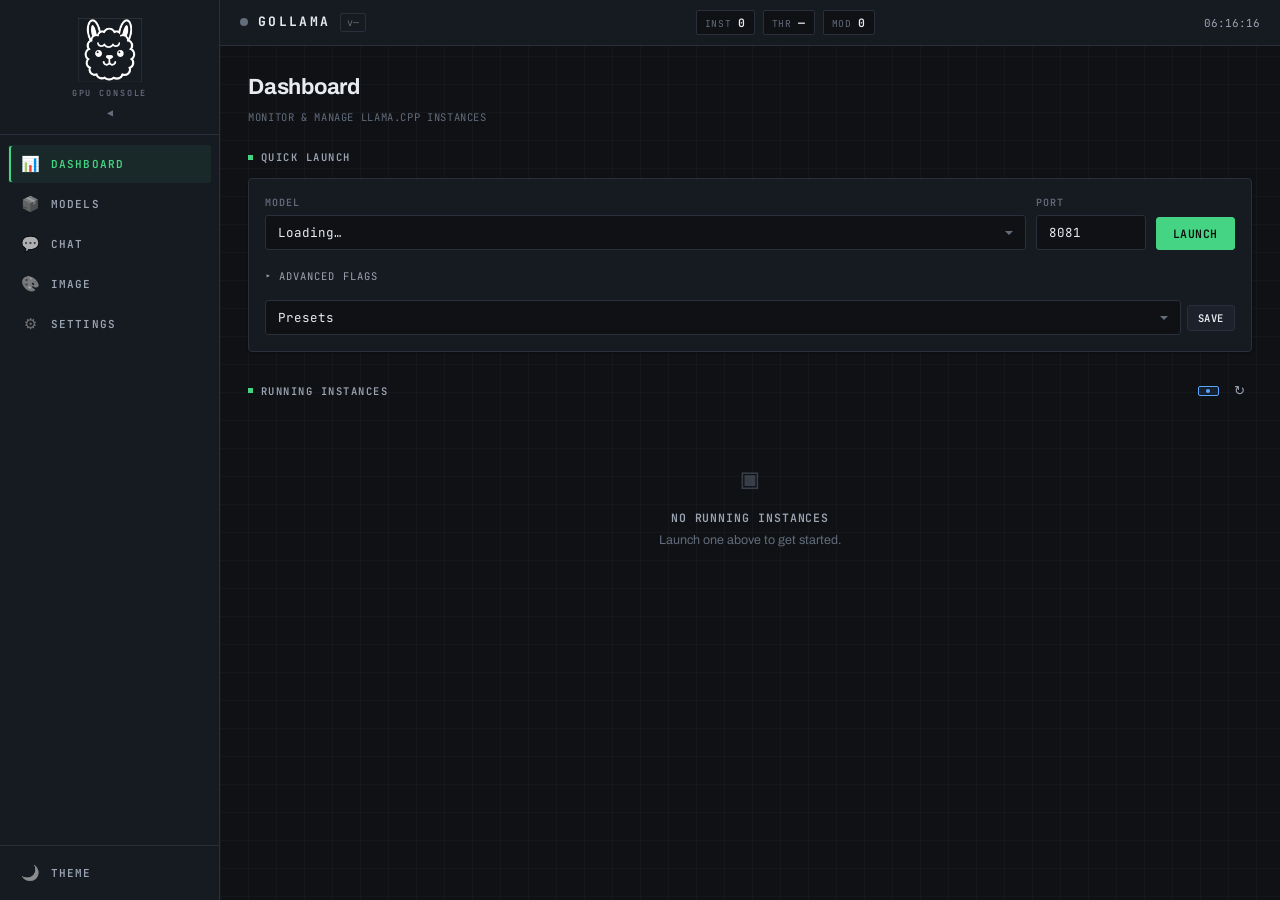
==== commit f5f95b40: "Phase 6: ops + freshness + UI wins (v4.3.0) T1: GET /healthz liveness endpoint (token-free, for Upti" ====
--- a/pkg/ui/testdata/page_reference.html
+++ b/pkg/ui/testdata/page_reference.html
@@ -186,7 +186,7 @@
 
 /* ── Main / views ────────────────────────────────────── */
 .main { flex: 1; overflow-y: auto; padding: 24px 28px 28px; position: relative; z-index: 1; min-height: 0; }
-.view { display: none; height: 100%; }
+.view { display: none; height: 100%; width: 100%; max-width: 1440px; margin: 0 auto; }
 .view.active { display: block; animation: fadeIn 240ms cubic-bezier(0.16, 1, 0.3, 1); }
 
 @keyframes fadeIn { from { opacity: 0; transform: translateY(6px); } to { opacity: 1; transform: translateY(0); } }
@@ -283,6 +283,7 @@
 button.secondary:hover { background: var(--surface-3); border-color: var(--border-hover); }
 button.danger { background: var(--red); border-color: var(--red); color: #fff; }
 button.danger:hover { opacity: 0.9; }
+button.danger .icon { filter: brightness(0) invert(1); } /* render emoji icons white on the red fill */
 button.small { padding: 5px 10px; font-size: 10.5px; }
 button.ghost { background: transparent; border-color: transparent; color: var(--text-muted); text-transform: none; letter-spacing: 0; font-family: var(--font); font-weight: 500; }
 button.ghost:hover { background: var(--surface-2); color: var(--text); }
@@ -306,6 +307,7 @@
   font-size: 10px; font-family: var(--font-mono);
   background: var(--surface-2); color: var(--text-muted); border: 1px solid var(--border);
 }
+#s-llama-freshness { margin-left: 8px; }
 
 /* ── Advanced flags (details) ────────────────────────── */
 .advanced-flags summary {
@@ -536,7 +538,7 @@
   .sidebar { width: 60px !important; }
   .sidebar .logo { padding: 12px 8px; }
   .sidebar .logo img { max-width: 28px; }
-  .sidebar .toggle, .sidebar .nav-item .label { display: none; }
+  .sidebar .toggle, .sidebar .nav-item .label, .sidebar .logo-sub { display: none; }
   .sidebar .nav-item { justify-content: center; padding: 9px 8px; }
   .faceplate { padding: 0 12px; }
   .face-ver, .face-clock { display: none; }
@@ -759,7 +761,7 @@
       </div>
       <div class="input-wrap">
         <textarea id="chatInput" rows="1" placeholder="Type a message… (Enter to send)" onkeydown="if(event.key=='Enter'&&!event.shiftKey){event.preventDefault();sendChat()}" autocomplete="off" oninput="autoGrow(this)"></textarea>
-        <button class="primary" onclick="sendChat()">Send</button>
+        <button class="primary" id="chatSendBtn" onclick="sendChat()">Send</button>
       </div>
       <div id="ctxLabelWrap" style="display:none">
         <span id="ctxLabel" class="ctx-label"></span>
@@ -845,7 +847,7 @@
     </div>
     <div class="detail-row">
       <span class="detail-label">llama-server</span>
-      <span class="detail-value"><span class="tag" id="s-llama-version">—</span></span>
+      <span class="detail-value"><span class="tag" id="s-llama-version">—</span><span id="s-llama-freshness"></span></span>
     </div>
     <div class="detail-row">
       <span class="detail-label">Backend</span>
@@ -859,6 +861,14 @@
       <span class="detail-label">Models dir</span>
       <span class="detail-value"><code class="path">~/.gollama/models/</code></span>
     </div>
+    <div class="detail-row">
+      <span class="detail-label">OpenAI endpoint</span>
+      <span class="detail-value" style="display:flex;align-items:center;gap:8px">
+        <code class="path" id="openaiEndpoint">—</code>
+        <button class="ghost small" onclick="copyOpenaiEndpoint()" aria-label="Copy OpenAI endpoint">Copy</button>
+      </span>
+    </div>
+    <p class="token-hint" style="margin-top:-4px;margin-bottom:8px">Add <code>?token=</code> or <code>Authorization: Bearer</code> (see API token below)</p>
     <div class="detail-row" style="align-items:flex-start">
       <span class="detail-label">API token</span>
       <span class="detail-value" style="flex:1;min-width:0">
@@ -999,6 +1009,7 @@
 </div>
 <script>
 var chatPort = 0, chatHistory = [], chatSessionId = null;
+var chatAbortController = null; // T4: in-flight chat stream controller
 var currentView = 'dashboard';
 var cachedModelCount = 0;
 var cachedModels = [];
@@ -1040,6 +1051,11 @@
 }
 function copyToken() {
   var el = document.getElementById('apiTokenValue');
+  if (!el || el.textContent === '—') return;
+  fallbackCopy(el.textContent);
+}
+function copyOpenaiEndpoint() {
+  var el = document.getElementById('openaiEndpoint');
   if (!el || el.textContent === '—') return;
   fallbackCopy(el.textContent);
 }
@@ -1114,7 +1130,7 @@
       if (quant) badges.push('<span class="badge badge-blue">' + escHtml(quant) + '</span>');
       if (arch) badges.push('<span class="badge badge-amber">' + escHtml(arch) + '</span>');
       if (ctx) badges.push('<span class="badge badge-green">' + (ctx > 999 ? Math.round(ctx / 1000) + 'K' : '<1K') + ' ctx</span>');
-      return '<div class="model-row" onclick="showModelDetails(\'' + escAttr(name.replace(/'/g, '')) + '\')"><div><div class="name">' + escHtml(name.length > 55 ? name.slice(0, 55) + '…' : name) + ' <span class="info-icon">ⓘ</span></div><div class="info">' + size + ' ' + (badges.length ? badges.join(' ') : '') + '</div></div><button class="small danger" onclick="event.stopPropagation();deleteModel(\'' + escAttr(name.replace(/'/g, '')) + '\')" aria-label="Delete ' + escAttr(name) + '">🗑</button></div>';
+      return '<div class="model-row" onclick="showModelDetails(\'' + escAttr(name.replace(/'/g, '')) + '\')"><div><div class="name">' + escHtml(name.length > 55 ? name.slice(0, 55) + '…' : name) + ' <span class="info-icon">ⓘ</span></div><div class="info">' + size + ' ' + (badges.length ? badges.join(' ') : '') + '</div></div><button class="small danger" onclick="event.stopPropagation();deleteModel(\'' + escAttr(name.replace(/'/g, '')) + '\')" aria-label="Delete ' + escAttr(name) + '"><span class="icon">🗑</span></button></div>';
     }).join('') + '</div>';
   } catch (e) {
     mc.textContent = 'Error loading models';
@@ -2141,8 +2157,11 @@
   trimHistory();
   updateContextMeter();
   var content = '', reasoning = '', msgEl = null, reasoningEl = null, thinking = false, chatPanel = document.getElementById('chatPanel');
+  // T4: create an AbortController so the user can stop the stream.
+  chatAbortController = new AbortController();
+  setChatBusy(true);
   try {
-    var r = await apiFetch('/api/v1/chat?port=' + chatPort, { method: 'POST', headers: { 'Content-Type': 'application/json' }, body: JSON.stringify({ model: 'default', messages: chatHistory.slice(-20), max_tokens: 4096, stream: true }) });
+    var r = await apiFetch('/api/v1/chat?port=' + chatPort, { method: 'POST', headers: { 'Content-Type': 'application/json' }, body: JSON.stringify({ model: 'default', messages: chatHistory.slice(-20), max_tokens: 4096, stream: true }), signal: chatAbortController.signal });
     if (!r.ok) {
       var errText = await r.text();
       var msg;
@@ -2231,7 +2250,31 @@
       saveChatHistory();
     }
     updateContextMeter();
-  } catch (e) { if (msgEl) { msgEl.innerHTML = 'Error: ' + escHtml(e.message); msgEl.className = 'msg system'; } else { var em = addMsg('assistant', ''); em.innerHTML = 'Error: ' + escHtml(e.message); em.className = 'msg system'; } }
+  } catch (e) {
+    // T4: an abort (user pressed Stop) is not an error. Preserve any partial
+    // content so the next turn's context stays coherent (deliberate choice —
+    // see the Phase 6 plan, T4).
+    if (e.name === 'AbortError') {
+      var partial = reasoning ? '<think>' + reasoning + '</think>' + content : content;
+      if (partial) { chatHistory.push({ role: 'assistant', content: partial }); saveChatHistory(); }
+      addSystemMsg('Stopped');
+    }
+    else { if (msgEl) { msgEl.innerHTML = 'Error: ' + escHtml(e.message); msgEl.className = 'msg system'; } else { var em = addMsg('assistant', ''); em.innerHTML = 'Error: ' + escHtml(e.message); em.className = 'msg system'; } }
+  } finally {
+    chatAbortController = null;
+    setChatBusy(false);
+  }
+}
+
+// T4: toggle the Send button into a Stop button while a stream is in flight.
+function setChatBusy(busy) {
+  var btn = document.getElementById('chatSendBtn');
+  if (!btn) return;
+  if (busy) { btn.textContent = 'Stop'; btn.classList.add('danger'); btn.setAttribute('onclick', 'stopChat()'); btn.disabled = false; }
+  else { btn.textContent = 'Send'; btn.classList.remove('danger'); btn.setAttribute('onclick', 'sendChat()'); }
+}
+function stopChat() {
+  if (chatAbortController) chatAbortController.abort();
 }
 
 // ── Chat History ────────────────────────────────────────
@@ -2284,7 +2327,7 @@
     list.innerHTML = chats.map(function(c) {
       var title = c.title || c.preview || '(empty)';
       var shortModel = c.model ? c.model.split('/').pop().split(':')[0].replace(/-GGUF$/i, '').slice(0, 25) : '';
-      return '<div class="chat-history-item" data-id="' + c.id + '"><div class="chat-history-main" onclick="loadChat(\'' + c.id + '\')"><div class="chat-history-title">' + escHtml(title.length > 50 ? title.slice(0, 50) + '…' : title) + '</div><div class="chat-history-meta">' + c.msg_count + ' msgs · ' + escHtml(shortModel) + ' · ' + new Date(c.updated_at).toLocaleDateString() + '</div></div><div class="chat-history-actions"><button class="small ghost" onclick="event.stopPropagation();renameChat(\'' + c.id + '\', \'' + escAttr(title.replace(/'/g, '')) + '\')" title="Rename">✏️</button><button class="small danger" onclick="event.stopPropagation();deleteChat(\'' + c.id + '\')" title="Delete">🗑</button></div></div>';
+      return '<div class="chat-history-item" data-id="' + c.id + '"><div class="chat-history-main" onclick="loadChat(\'' + c.id + '\')"><div class="chat-history-title">' + escHtml(title.length > 50 ? title.slice(0, 50) + '…' : title) + '</div><div class="chat-history-meta">' + c.msg_count + ' msgs · ' + escHtml(shortModel) + ' · ' + new Date(c.updated_at).toLocaleDateString() + '</div></div><div class="chat-history-actions"><button class="small ghost" onclick="event.stopPropagation();renameChat(\'' + c.id + '\', \'' + escAttr(title.replace(/'/g, '')) + '\')" title="Rename">✏️</button><button class="small danger" onclick="event.stopPropagation();deleteChat(\'' + c.id + '\')" title="Delete"><span class="icon">🗑</span></button></div></div>';
     }).join('');
   } catch (e) { list.innerHTML = '<div class="empty-state"><div class="title">Error loading chats</div></div>'; }
 }
@@ -2483,13 +2526,41 @@
   container.innerHTML = html;
 }
 
+// T3: render the llama-server freshness badge next to the version tag.
+//  - outdated && comparable → amber "N BEHIND" (links to release notes)
+//  - comparable && current  → green "UP TO DATE"
+//  - not comparable / unknown / lookup error → no badge (no false alarms on
+//    custom builds, and an unreachable GitHub is not shown as "outdated").
+function renderLlamaFreshness(vd) {
+  var el = document.getElementById('s-llama-freshness');
+  if (!el) return;
+  el.innerHTML = '';
+  if (vd.llama_server_comparable !== true) return;
+  if (vd.llama_server_outdated === true) {
+    var n = vd.llama_server_builds_behind || 0;
+    var text = n + ' BEHIND';
+    var href = vd.llama_server_release_url || '';
+    if (href) {
+      el.innerHTML = '<a class="badge badge-amber" href="' + escAttr(href) + '" target="_blank" rel="noopener" title="llama.cpp release notes">' + escHtml(text) + '</a>';
+    } else {
+      el.innerHTML = '<span class="badge badge-amber">' + escHtml(text) + '</span>';
+    }
+  } else {
+    el.innerHTML = '<span class="badge badge-green">UP TO DATE</span>';
+  }
+}
+
 async function loadSettings() {
   try {
     var vr = await apiFetch('/api/v1/version'), vd = await vr.json();
     if (vd.version) { document.getElementById('s-version').textContent = vd.version; var fv = document.getElementById('faceVersion'); if (fv) fv.textContent = vd.version; }
     if (vd.llama_server) document.getElementById('s-llama-version').textContent = vd.llama_server;
     if (vd.backend) document.getElementById('s-backend').textContent = vd.backend;
+    renderLlamaFreshness(vd);
   } catch (e) {}
+  // T5: OpenAI-compatible endpoint (always derivable from the current origin).
+  var ep = document.getElementById('openaiEndpoint');
+  if (ep) ep.textContent = location.origin + '/v1';
   try {
     var r = await apiFetch('/api/v1/config'), cfg = await r.json();
     // API token: show it and keep this browser's stored copy in sync
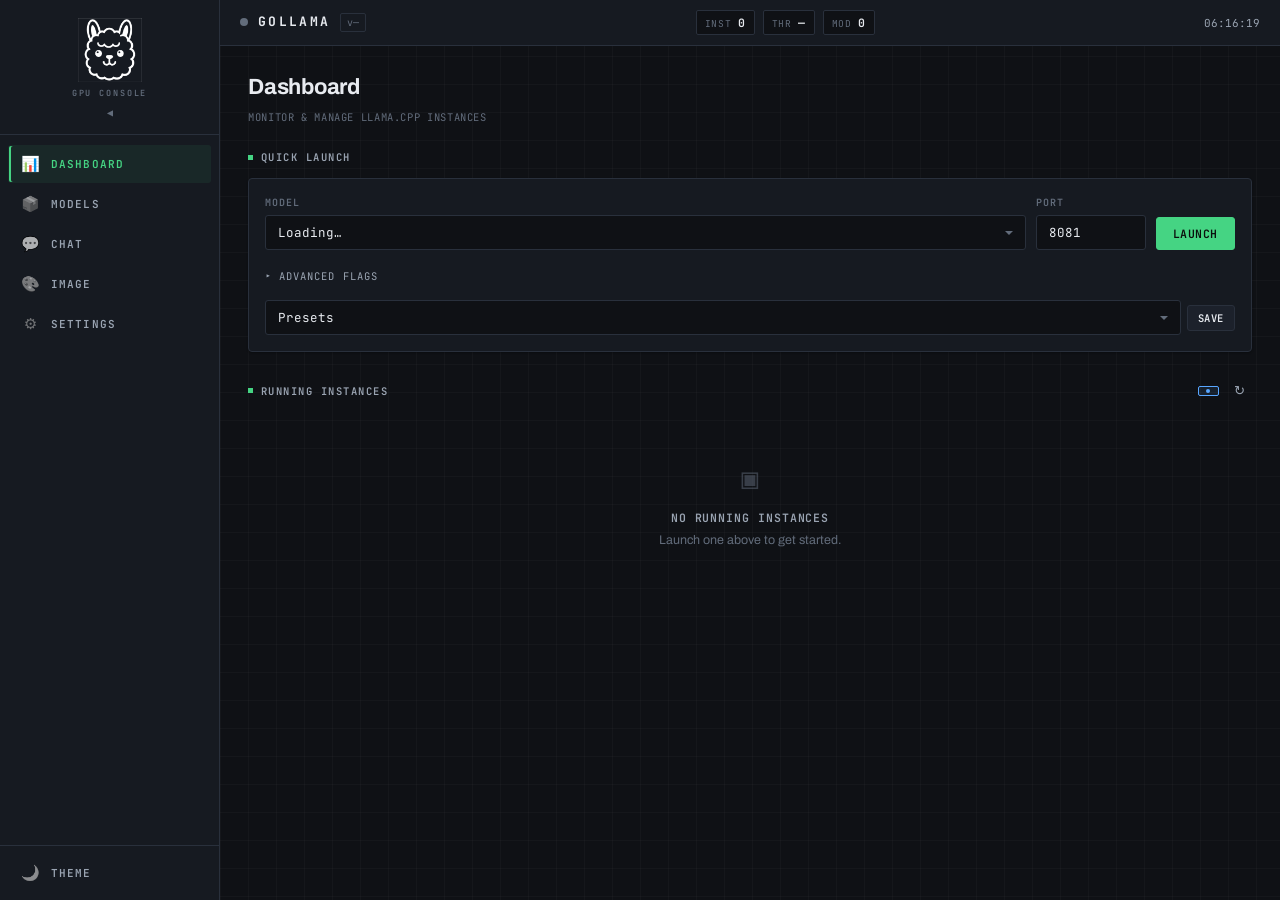
==== commit 76aca211: "feat: refresh llama.cpp flag catalog against b10665 (v4.4.0) Re-derived the flag list by probing eve" ====
--- a/pkg/ui/testdata/page_reference.html
+++ b/pkg/ui/testdata/page_reference.html
@@ -1313,47 +1313,48 @@
   '--adaptive-decay','--adaptive-target','--agent',
   '--alias','--api-key','--api-key-file','--api-prefix',
   '--backend-sampling','--batch-size',
-  '--cache-idle-slots','--cache-prompt','--cache-ram','--cache-reuse','--cache-type-k','--cache-type-k-draft','--cache-type-v','--cache-type-v-draft','--chat-template','--chat-template-file','--chat-template-kwargs','--check-tensors','--checkpoint-min-step','--cont-batching','--context-shift','--control-vector','--control-vector-layer-range','--control-vector-scaled','--cpu-mask','--cpu-mask-batch','--cpu-mask-batch-draft','--cpu-mask-draft','--cpu-moe','--cpu-moe-draft','--cpu-range','--cpu-range-batch','--cpu-range-draft','--cpu-strict','--cpu-strict-batch','--cpu-strict-batch-draft','--cpu-strict-draft','--ctx-checkpoints','--ctx-size',
+  '--cache-idle-slots','--cache-list','--cache-prompt','--cache-ram','--cache-reuse','--cache-type-k','--cache-type-k-draft','--cache-type-v','--cache-type-v-draft','--chat-template','--chat-template-file','--chat-template-kwargs','--check-tensors','--checkpoint-min-step','--cont-batching','--context-shift','--control-vector','--control-vector-layer-range','--control-vector-scaled','--cors-credentials','--cors-headers','--cors-methods','--cors-origins','--cpu-mask','--cpu-mask-batch','--cpu-mask-batch-draft','--cpu-mask-draft','--cpu-moe','--cpu-moe-draft','--cpu-range','--cpu-range-batch','--cpu-range-draft','--cpu-strict','--cpu-strict-batch','--cpu-strict-batch-draft','--cpu-strict-draft','--ctx-checkpoints','--ctx-size',
   '--defrag-thold','--device','--device-draft','--direct-io','--docker-repo','--dry-allowed-length','--dry-base','--dry-multiplier','--dry-penalty-last-n','--dry-sequence-breaker','--dynatemp-exp','--dynatemp-range',
   '--embd-normalize','--embedding','--escape',
   '--fit','--fit-ctx','--fit-target','--flash-attn','--frequency-penalty',
   '--grammar','--grammar-file',
-  '--hf-file','--hf-file-v','--hf-repo','--hf-repo-v','--hf-token','--host',
+  '--hf-file','--hf-repo','--hf-token','--host',
   '--ignore-eos','--image-max-tokens','--image-min-tokens',
   '--jinja','--json-schema','--json-schema-file',
-  '--keep','--kv-unified',
-  '--list-devices','--log-colors','--log-disable','--log-file','--log-prefix','--log-prompts-dir','--log-timestamps','--log-verbose','--log-verbosity','--logit-bias','--lookup-cache-dynamic','--lookup-cache-static','--lora','--lora-init-without-apply','--lora-scaled',
-  '--main-gpu','--media-path','--metrics','--min-p','--mirostat','--mirostat-ent','--mirostat-lr','--mlock','--mmproj','--mmproj-auto','--mmproj-offload','--mmproj-url','--model','--model-url','--model-vocoder','--models-autoload','--models-dir','--models-max','--models-preset','--mtmd-batch-max-tokens',
-  '--n-cpu-moe','--n-cpu-moe-draft','--n-gpu-layers','--n-gpu-layers-draft','--no-agent','--no-cache-idle-slots','--no-cache-prompt','--no-cont-batching','--no-context-shift','--no-direct-io','--no-escape','--no-flash-attn','--no-host','--no-jinja','--no-kv-offload','--no-kv-unified','--no-log-prefix','--no-log-timestamps','--no-mmap','--no-mmproj','--no-mmproj-auto','--no-mmproj-offload','--no-models-autoload','--no-op-offload','--no-perf','--no-prefill-assistant','--no-repack','--no-skip-chat-parsing','--no-slots','--no-spec-draft-backend-sampling','--no-ui','--no-ui-mcp-proxy','--no-warmup','--no-webui','--no-webui-mcp-proxy','--numa',
+  '--keep','--kv-offload','--kv-unified','--kv-unified-per-slot',
+  '--list-devices','--load-mode','--log-colors','--log-disable','--log-file','--log-prefix','--log-prompts-dir','--log-timestamps','--log-verbose','--logit-bias','--lookup-cache-dynamic','--lookup-cache-static','--lora','--lora-init-without-apply','--lora-scaled',
+  '--main-gpu','--mcp-servers-config','--mcp-servers-json','--media-path','--metrics','--min-p','--mirostat','--mirostat-ent','--mirostat-lr','--mlock','--mmap','--mmproj','--mmproj-auto','--mmproj-device','--mmproj-offload','--mmproj-url','--model','--model-url','--models-autoload','--models-dir','--models-max','--models-preset','--mtmd-batch-max-tokens',
+  '--n-cpu-ffn','--n-cpu-moe','--n-cpu-moe-draft','--n-gpu-layers','--n-gpu-layers-draft','--no-agent','--no-cache-idle-slots','--no-cache-prompt','--no-cont-batching','--no-context-shift','--no-cors-credentials','--no-direct-io','--no-escape','--no-host','--no-jinja','--no-kv-offload','--no-kv-unified','--no-log-prefix','--no-log-timestamps','--no-mmap','--no-mmproj','--no-mmproj-auto','--no-mmproj-offload','--no-models-autoload','--no-op-offload','--no-perf','--no-prefill-assistant','--no-reasoning-preserve','--no-repack','--no-skip-chat-parsing','--no-slots','--no-ui','--no-ui-mcp-proxy','--no-warmup','--numa',
   '--offline','--op-offload','--override-kv','--override-tensor','--override-tensor-draft',
   '--parallel','--path','--perf','--poll','--poll-batch','--poll-batch-draft','--poll-draft','--pooling','--port','--predict','--prefill-assistant','--presence-penalty','--prio','--prio-batch','--prio-batch-draft','--prio-draft','--props',
-  '--reasoning','--reasoning-budget','--reasoning-budget-message','--reasoning-format','--repeat-last-n','--repeat-penalty','--repack','--rerank','--reuse-port','--reverse-prompt','--rope-freq-base','--rope-freq-scale','--rope-scale','--rope-scaling',
-  '--samplers','--sampling-seq','--seed','--skip-chat-parsing','--sleep-idle-seconds','--slot-prompt-similarity','--slot-save-path','--special','--spec-draft-backend-sampling','--no-spec-draft-backend-sampling','--spec-draft-cpu-moe','--spec-draft-device','--spec-draft-hf','--spec-draft-model','--spec-draft-n-cpu-moe','--spec-draft-n-max','--spec-draft-n-min','--spec-draft-ngl','--spec-draft-p-min','--spec-draft-p-split','--spec-draft-threads','--spec-draft-threads-batch','--spec-draft-type-k','--spec-draft-type-v','--spec-ngram-map-k-min-hits','--spec-ngram-map-k-size-m','--spec-ngram-map-k-size-n','--spec-ngram-map-k4v-min-hits','--spec-ngram-map-k4v-size-m','--spec-ngram-map-k4v-size-n','--spec-ngram-mod-n-match','--spec-ngram-mod-n-max','--spec-ngram-mod-n-min','--spec-ngram-simple-min-hits','--spec-ngram-simple-size-m','--spec-ngram-simple-size-n','--spec-type','--spm-infill','--split-mode','--sse-ping-interval','--ssl-cert-file','--ssl-key-file','--swa-checkpoints','--swa-full',
-  '--tags','--temp','--tensor-split','--threads','--threads-batch','--threads-batch-draft','--threads-draft','--threads-http','--timeout','--tools','--top-k','--top-n-sigma','--top-p','--tts-use-guide-tokens','--typical-p',
-  '--ubatch-size','--ui','--ui-config','--ui-config-file','--ui-mcp-proxy','--no-ui-mcp-proxy',
-  '--verbose','--verbosity',
+  '--reasoning','--reasoning-budget','--reasoning-budget-message','--reasoning-effort','--reasoning-format','--reasoning-preserve','--repack','--repeat-last-n','--repeat-penalty','--rerank','--reuse-port','--reverse-prompt','--rope-freq-base','--rope-freq-scale','--rope-scale','--rope-scaling',
+  '--samplers','--sampling-seq','--seed','--skip-chat-parsing','--sleep-idle-seconds','--slot-prompt-similarity','--slot-save-path','--slots','--spec-default','--spec-draft-backend-sampling','--no-spec-draft-backend-sampling','--spec-draft-cpu-mask','--spec-draft-cpu-mask-batch','--spec-draft-cpu-moe','--spec-draft-cpu-range','--spec-draft-cpu-strict','--spec-draft-cpu-strict-batch','--spec-draft-device','--spec-draft-hf','--spec-draft-model','--spec-draft-n-cpu-moe','--spec-draft-n-max','--spec-draft-n-min','--spec-draft-ngl','--spec-draft-p-min','--spec-draft-p-split','--spec-draft-poll','--spec-draft-poll-batch','--spec-draft-prio','--spec-draft-prio-batch','--spec-draft-threads','--spec-draft-threads-batch','--spec-draft-type-k','--spec-draft-type-v','--spec-ngram-map-k-min-hits','--spec-ngram-map-k-size-m','--spec-ngram-map-k-size-n','--spec-ngram-map-k4v-min-hits','--spec-ngram-map-k4v-size-m','--spec-ngram-map-k4v-size-n','--spec-ngram-mod-n-match','--spec-ngram-mod-n-max','--spec-ngram-mod-n-min','--spec-ngram-simple-min-hits','--spec-ngram-simple-size-m','--spec-ngram-simple-size-n','--spec-synth-len','--spec-synth-rates','--spec-type','--spm-infill','--split-mode','--sse-ping-interval','--ssl-cert-file','--ssl-key-file','--swa-checkpoints','--swa-full',
+  '--tags','--temp','--tensor-read-lazy','--tensor-split','--threads','--threads-batch','--threads-batch-draft','--threads-draft','--threads-http','--timeout','--tools','--tools-runtime','--top-k','--top-n-sigma','--top-p','--typical-p',
+  '--ubatch-size','--ui','--ui-config','--ui-config-file','--ui-mcp-proxy',
+  '--verbose','--verbosity','--video-ffmpeg-dir','--video-fps','--video-timestamp-interval',
+  '--warmup',
   '--xtc-probability','--xtc-threshold',
   '--yarn-attn-factor','--yarn-beta-fast','--yarn-beta-slow','--yarn-ext-factor','--yarn-orig-ctx',
 ];
 var standaloneFlags = {
   '--agent':1,
   '--backend-sampling':1,
-  '--cache-idle-slots':1,'--cache-prompt':1,'--check-tensors':1,'--cont-batching':1,'--context-shift':1,'--cpu-moe':1,'--cpu-moe-draft':1,
+  '--cache-idle-slots':1,'--cache-list':1,'--cache-prompt':1,'--check-tensors':1,'--cont-batching':1,'--context-shift':1,'--cors-credentials':1,'--cpu-moe':1,'--cpu-moe-draft':1,
   '--direct-io':1,
   '--embedding':1,'--escape':1,
   '--ignore-eos':1,
   '--jinja':1,
-  '--kv-unified':1,
-  '--list-devices':1,'--log-disable':1,'--log-prefix':1,'--no-log-prefix':1,'--log-timestamps':1,'--no-log-timestamps':1,'--log-verbose':1,'--lora-init-without-apply':1,
-  '--metrics':1,'--mlock':1,'--mmproj-auto':1,'--models-autoload':1,
-  '--no-agent':1,'--no-cache-idle-slots':1,'--no-cache-prompt':1,'--no-cont-batching':1,'--no-context-shift':1,'--no-direct-io':1,'--no-escape':1,'--no-flash-attn':1,'--no-host':1,'--no-jinja':1,'--no-kv-offload':1,'--no-kv-unified':1,'--no-log-prefix':1,'--no-log-timestamps':1,'--no-mmap':1,'--no-mmproj':1,'--no-mmproj-auto':1,'--no-mmproj-offload':1,'--no-models-autoload':1,'--no-op-offload':1,'--no-perf':1,'--no-prefill-assistant':1,'--no-repack':1,'--no-skip-chat-parsing':1,'--no-slots':1,'--no-spec-draft-backend-sampling':1,'--no-ui':1,'--no-ui-mcp-proxy':1,'--no-warmup':1,'--no-webui':1,'--no-webui-mcp-proxy':1,
+  '--kv-offload':1,'--kv-unified':1,
+  '--list-devices':1,'--log-disable':1,'--log-prefix':1,'--log-timestamps':1,'--log-verbose':1,'--lora-init-without-apply':1,
+  '--metrics':1,'--mlock':1,'--mmap':1,'--mmproj-auto':1,'--models-autoload':1,
+  '--no-agent':1,'--no-cache-idle-slots':1,'--no-cache-prompt':1,'--no-cont-batching':1,'--no-context-shift':1,'--no-cors-credentials':1,'--no-direct-io':1,'--no-escape':1,'--no-host':1,'--no-jinja':1,'--no-kv-offload':1,'--no-kv-unified':1,'--no-log-prefix':1,'--no-log-timestamps':1,'--no-mmap':1,'--no-mmproj':1,'--no-mmproj-auto':1,'--no-mmproj-offload':1,'--no-models-autoload':1,'--no-op-offload':1,'--no-perf':1,'--no-prefill-assistant':1,'--no-reasoning-preserve':1,'--no-repack':1,'--no-skip-chat-parsing':1,'--no-slots':1,'--no-spec-draft-backend-sampling':1,'--no-ui':1,'--no-ui-mcp-proxy':1,'--no-warmup':1,
   '--offline':1,'--op-offload':1,
   '--perf':1,'--prefill-assistant':1,'--props':1,
-  '--repack':1,'--rerank':1,'--reuse-port':1,
-  '--skip-chat-parsing':1,'--spec-draft-backend-sampling':1,'--spec-draft-cpu-moe':1,'--special':1,'--spm-infill':1,'--swa-full':1,
-  '--tts-use-guide-tokens':1,
+  '--reasoning-preserve':1,'--repack':1,'--rerank':1,'--reuse-port':1,
+  '--skip-chat-parsing':1,'--slots':1,'--spec-default':1,'--spec-draft-backend-sampling':1,'--spec-draft-cpu-moe':1,'--special':1,'--spm-infill':1,'--swa-full':1,
   '--ui':1,'--ui-mcp-proxy':1,
   '--verbose':1,
+  '--warmup':1,
 };
 var flagHints = {
   '--adaptive-decay': 'adaptive-p decay rate (0.0-0.99, default 0.90)',
@@ -1399,9 +1400,9 @@
   '--device-draft': 'comma-separated devices for draft model',
   '--ctx-checkpoints': 'max context checkpoints per slot (default 32)',
   '--ctx-size': 'context size in tokens',
-  '--defrag-thold': 'KV cache defragmentation threshold (deprecated)',
+  '--defrag-thold': 'DEPRECATED: KV cache defragmentation threshold',
   '--device': 'comma-separated devices for offloading',
-  '--direct-io': 'use DirectIO if available',
+  '--direct-io': 'DEPRECATED: use --load-mode dio — use DirectIO if available',
   '--dry-allowed-length': 'DRY allowed length (default 2)',
   '--dry-base': 'DRY base value (default 1.75)',
   '--dry-multiplier': 'DRY multiplier (0.0 = disabled)',
@@ -1420,9 +1421,7 @@
   '--grammar': 'BNF-like grammar string',
   '--grammar-file': 'path to grammar file',
   '--hf-file': 'Hugging Face model file name',
-  '--hf-file-v': 'Hugging Face vocoder model file',
   '--hf-repo': '<user>/<model>[:quant] Hugging Face repo',
-  '--hf-repo-v': '<user>/<model>[:quant] vocoder HF repo',
   '--hf-token': 'Hugging Face access token',
   '--host': 'IP address (default 0.0.0.0)',
   '--ignore-eos': 'ignore EOS token and continue generating',
@@ -1452,7 +1451,7 @@
   '--mirostat': '0=off, 1=MIROSTAT, 2=MIROSTAT 2.0',
   '--mirostat-ent': 'target entropy (default 5.0)',
   '--mirostat-lr': 'learning rate (default 0.1)',
-  '--mlock': 'lock model in RAM',
+  '--mlock': 'DEPRECATED: use --load-mode mlock — force model to stay in RAM',
   '--mmproj': 'path to multimodal projector file',
   '--mmproj-auto': 'auto-download multimodal projector from HF',
   '--no-mmproj-auto': 'disable auto mmproj download',
@@ -1468,21 +1467,19 @@
   '--no-cache-prompt': 'disable prompt caching',
   '--no-cont-batching': 'disable continuous batching',
   '--no-context-shift': 'disable context shift',
-  '--no-direct-io': 'disable DirectIO',
+  '--no-direct-io': 'DEPRECATED: use --load-mode (omit dio)',
   '--no-escape': 'do not process escape sequences',
-  '--no-flash-attn': 'disable flash attention',
   '--no-host': 'disable host buffer',
   '--no-jinja': 'disable jinja template engine',
   '--no-kv-offload': 'disable KV cache offloading',
   '--no-kv-unified': 'separate KV buffers per sequence',
-  '--no-mmap': 'disable memory-mapping',
+  '--no-mmap': 'DEPRECATED: use --load-mode none — disable memory-mapping',
   '--no-mmproj': 'disable multimodal projector',
   '--no-mmproj-offload': 'keep projector in CPU',
   '--no-op-offload': 'disable host tensor op offloading',
   '--no-perf': 'disable performance timings',
   '--no-prefill-assistant': 'disable assistant prefill',
   '--no-repack': 'disable weight repacking',
-  '--no-spec-draft-backend-sampling': 'disable backend sampling for draft',
   '--no-ui': 'disable web UI',
   '--no-ui-mcp-proxy': 'disable MCP CORS proxy',
   '--no-warmup': 'skip warmup run',
@@ -1590,10 +1587,8 @@
   '--docker-repo': '<repo>/<model>[:quant] Docker Hub repo',
   '--log-disable': 'disable all logging',
   '--log-prompts-dir': 'directory to log prompts (debug)',
-  '--log-verbosity': 'verbosity threshold 0-5 (default 3)',
   '--lora-init-without-apply': 'load LoRA adapters without applying',
   '--media-path': 'directory for local media files',
-  '--model-vocoder': 'path to vocoder model file',
   '--models-autoload': 'auto-load models for router server',
   '--models-dir': 'directory for router server models',
   '--models-max': 'max models to load simultaneously (default 4)',
@@ -1603,8 +1598,6 @@
   '--no-models-autoload': 'disable auto-load for router server',
   '--no-skip-chat-parsing': 'disable pure content parser',
   '--no-slots': 'disable slots monitoring endpoint',
-  '--no-webui': 'disable web UI',
-  '--no-webui-mcp-proxy': 'disable WebUI MCP CORS proxy',
   '--override-tensor-draft': 'override tensor buffer type for draft',
   '--poll-batch-draft': '<0|1> use polling for batch draft work',
   '--poll-draft': '<0|1> use polling for draft work (default same as --poll)',
@@ -1615,7 +1608,43 @@
   '--swa-checkpoints': 'max SWA context checkpoints per slot (default 32)',
   '--threads-batch-draft': 'batch processing threads for draft',
   '--threads-draft': 'CPU threads for draft model generation',
-  '--tts-use-guide-tokens': 'use guide tokens to improve TTS word recall',
+  // New in llama.cpp b10665 (2026-08-28 flag refresh)
+  '--cache-list': 'show list of models in cache and exit',
+  '--cors-credentials': 'allow credentials for CORS (default: on)',
+  '--no-cors-credentials': 'disable CORS credentials',
+  '--cors-headers': 'comma-separated CORS allowed headers (default *)',
+  '--cors-methods': 'comma-separated CORS allowed methods (default GET, POST, DELETE, OPTIONS)',
+  '--cors-origins': 'comma-separated CORS allowed origins (default *); "localhost" reflects only local Origins',
+  '--kv-offload': 'enable KV cache offloading (default: on)',
+  '--kv-unified-per-slot': 'per-slot context limit for shared KV pool',
+  '--load-mode': 'auto, none, mmap, mlock, mmap+mlock, dio — replaces --mmap/--mlock/--direct-io',
+  '--mcp-servers-config': 'path to JSON with MCP server definitions (experimental)',
+  '--mcp-servers-json': 'inline JSON with MCP server definitions (experimental)',
+  '--mmap': 'DEPRECATED: use --load-mode mmap',
+  '--mmproj-device': 'device for multimodal projector (none = CPU, default: auto)',
+  '--n-cpu-ffn': 'keep dense FFN weights of first N layers in CPU',
+  '--no-reasoning-preserve': 'do not preserve reasoning trace in full history',
+  '--reasoning-effort': 'default, minimal, low, medium, high, xhigh, max',
+  '--reasoning-preserve': 'preserve reasoning trace in full history',
+  '--slots': 'expose slots monitoring endpoint (default: on)',
+  '--spec-default': 'enable default speculative decoding config',
+  '--spec-draft-cpu-mask': 'draft CPU affinity mask (hex)',
+  '--spec-draft-cpu-mask-batch': 'draft batch CPU affinity mask (hex)',
+  '--spec-draft-cpu-range': 'draft CPU range (lo-hi)',
+  '--spec-draft-cpu-strict': '<0|1> strict CPU placement for draft',
+  '--spec-draft-cpu-strict-batch': '<0|1> strict CPU placement for draft batch',
+  '--spec-draft-poll': '<0|1> use polling for draft work',
+  '--spec-draft-poll-batch': '<0|1> use polling for draft batch work',
+  '--spec-draft-prio': 'draft thread priority: 0-normal, 1-medium, 2-high, 3-realtime',
+  '--spec-draft-prio-batch': 'draft batch thread priority: 0-normal, 1-medium, 2-high, 3-realtime',
+  '--spec-synth-len': 'target mean synthetic acceptance length (benchmarking only)',
+  '--spec-synth-rates': 'per-position synthetic acceptance probabilities (benchmarking only)',
+  '--tensor-read-lazy': 'on, auto, off — read large tensors on demand (e.g. PLE embeddings)',
+  '--tools-runtime': 'run tools in separate runtime (docker:<image>, ssh:<target>, ...)',
+  '--video-ffmpeg-dir': 'path to directory containing ffmpeg and ffprobe',
+  '--video-fps': 'target video frame rate (default 4.0)',
+  '--video-timestamp-interval': 'interval in ms between text timestamps (default 5000)',
+  '--warmup': 'perform warmup with an empty run (default: on)',
 };
 
 function makeFlagRow(name, value) {
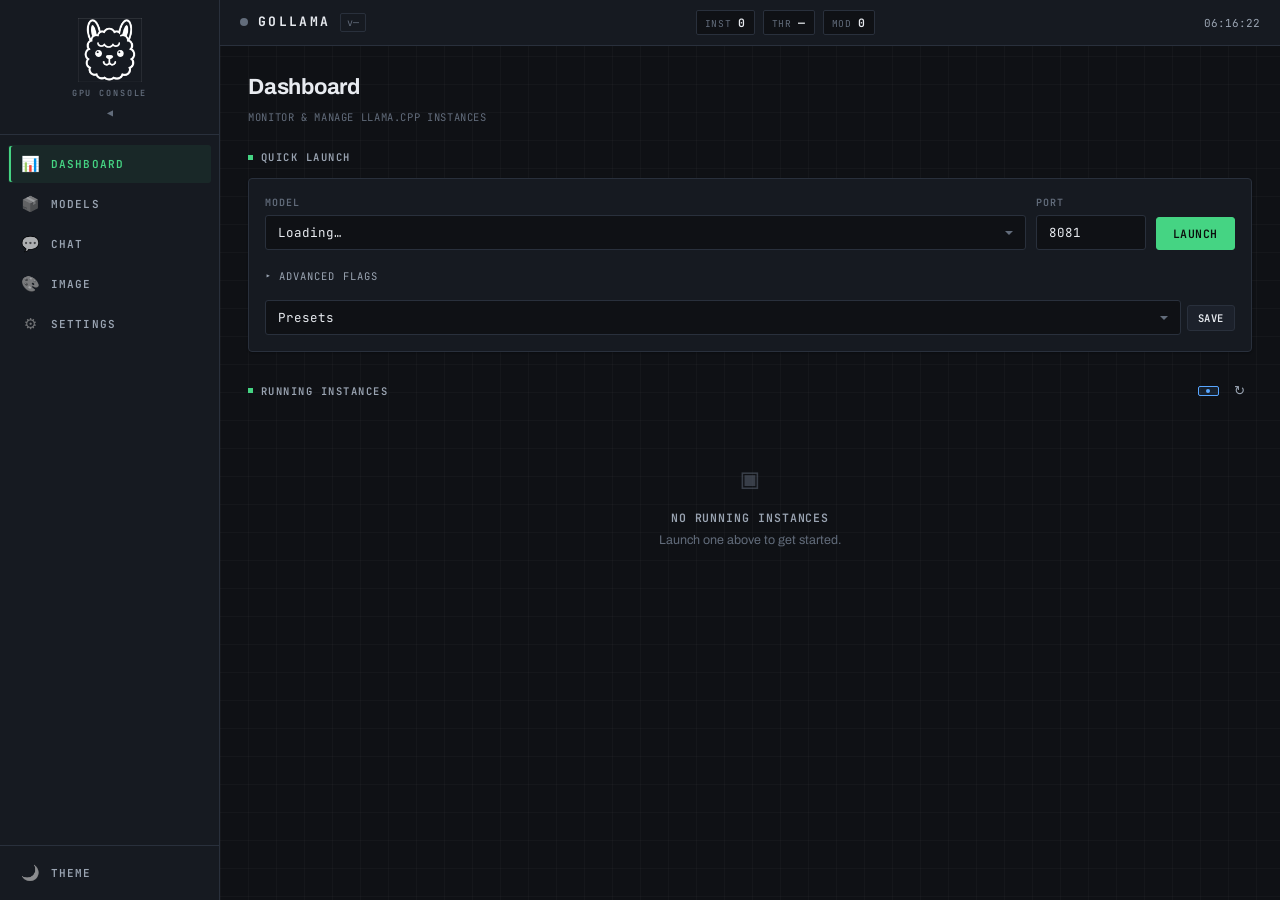
==== commit 2a91821f: "feat: flag editor fix + b10815 catalog refresh via tools/flags (v4.4.1) - Fix: non-catalog flags typ" ====
--- a/pkg/ui/testdata/page_reference.html
+++ b/pkg/ui/testdata/page_reference.html
@@ -342,6 +342,8 @@
 .flag-row .flag-dropdown-item-custom { color: var(--text-muted); font-family: var(--font); }
 .flag-row .flag-dropdown-item-custom:hover { color: var(--text); }
 .flag-row .flag-dropdown-empty { color: var(--text-dim); cursor: default; font-family: var(--font); }
+/* Flag not in the catalog: shown in the search field as typed — amber dotted underline marks it as unverified. */
+.flag-row .flag-search.flag-unknown { border-bottom: 2px dotted var(--amber); }
 .flag-row input.flag-custom, .flag-row input.flag-value { flex: 1; font-family: var(--font-mono); font-size: 12px; padding: 7px 10px; }
 
 /* ── Settings edit mode ──────────────────────────────── */
@@ -1309,52 +1311,170 @@
 }
 
 // ── Flags ─────────────────────────────────────────────
+// BEGIN generated flag catalog (tools/flags) — do not edit by hand
+// Derived from the live llama-server binary's --help output plus per-flag
+// probes (see tools/flags). To refresh after a llama.cpp upgrade:
+//   llama-server --help > help.txt && <flags-probe> probe help.txt <binary> > probes.tsv
+//   go run ./tools/flags parse help.txt probes.tsv
 var commonFlags = [
-  '--adaptive-decay','--adaptive-target','--agent',
-  '--alias','--api-key','--api-key-file','--api-prefix',
-  '--backend-sampling','--batch-size',
-  '--cache-idle-slots','--cache-list','--cache-prompt','--cache-ram','--cache-reuse','--cache-type-k','--cache-type-k-draft','--cache-type-v','--cache-type-v-draft','--chat-template','--chat-template-file','--chat-template-kwargs','--check-tensors','--checkpoint-min-step','--cont-batching','--context-shift','--control-vector','--control-vector-layer-range','--control-vector-scaled','--cors-credentials','--cors-headers','--cors-methods','--cors-origins','--cpu-mask','--cpu-mask-batch','--cpu-mask-batch-draft','--cpu-mask-draft','--cpu-moe','--cpu-moe-draft','--cpu-range','--cpu-range-batch','--cpu-range-draft','--cpu-strict','--cpu-strict-batch','--cpu-strict-batch-draft','--cpu-strict-draft','--ctx-checkpoints','--ctx-size',
-  '--defrag-thold','--device','--device-draft','--direct-io','--docker-repo','--dry-allowed-length','--dry-base','--dry-multiplier','--dry-penalty-last-n','--dry-sequence-breaker','--dynatemp-exp','--dynatemp-range',
-  '--embd-normalize','--embedding','--escape',
-  '--fit','--fit-ctx','--fit-target','--flash-attn','--frequency-penalty',
-  '--grammar','--grammar-file',
-  '--hf-file','--hf-repo','--hf-token','--host',
-  '--ignore-eos','--image-max-tokens','--image-min-tokens',
-  '--jinja','--json-schema','--json-schema-file',
-  '--keep','--kv-offload','--kv-unified','--kv-unified-per-slot',
-  '--list-devices','--load-mode','--log-colors','--log-disable','--log-file','--log-prefix','--log-prompts-dir','--log-timestamps','--log-verbose','--logit-bias','--lookup-cache-dynamic','--lookup-cache-static','--lora','--lora-init-without-apply','--lora-scaled',
-  '--main-gpu','--mcp-servers-config','--mcp-servers-json','--media-path','--metrics','--min-p','--mirostat','--mirostat-ent','--mirostat-lr','--mlock','--mmap','--mmproj','--mmproj-auto','--mmproj-device','--mmproj-offload','--mmproj-url','--model','--model-url','--models-autoload','--models-dir','--models-max','--models-preset','--mtmd-batch-max-tokens',
-  '--n-cpu-ffn','--n-cpu-moe','--n-cpu-moe-draft','--n-gpu-layers','--n-gpu-layers-draft','--no-agent','--no-cache-idle-slots','--no-cache-prompt','--no-cont-batching','--no-context-shift','--no-cors-credentials','--no-direct-io','--no-escape','--no-host','--no-jinja','--no-kv-offload','--no-kv-unified','--no-log-prefix','--no-log-timestamps','--no-mmap','--no-mmproj','--no-mmproj-auto','--no-mmproj-offload','--no-models-autoload','--no-op-offload','--no-perf','--no-prefill-assistant','--no-reasoning-preserve','--no-repack','--no-skip-chat-parsing','--no-slots','--no-ui','--no-ui-mcp-proxy','--no-warmup','--numa',
-  '--offline','--op-offload','--override-kv','--override-tensor','--override-tensor-draft',
-  '--parallel','--path','--perf','--poll','--poll-batch','--poll-batch-draft','--poll-draft','--pooling','--port','--predict','--prefill-assistant','--presence-penalty','--prio','--prio-batch','--prio-batch-draft','--prio-draft','--props',
-  '--reasoning','--reasoning-budget','--reasoning-budget-message','--reasoning-effort','--reasoning-format','--reasoning-preserve','--repack','--repeat-last-n','--repeat-penalty','--rerank','--reuse-port','--reverse-prompt','--rope-freq-base','--rope-freq-scale','--rope-scale','--rope-scaling',
-  '--samplers','--sampling-seq','--seed','--skip-chat-parsing','--sleep-idle-seconds','--slot-prompt-similarity','--slot-save-path','--slots','--spec-default','--spec-draft-backend-sampling','--no-spec-draft-backend-sampling','--spec-draft-cpu-mask','--spec-draft-cpu-mask-batch','--spec-draft-cpu-moe','--spec-draft-cpu-range','--spec-draft-cpu-strict','--spec-draft-cpu-strict-batch','--spec-draft-device','--spec-draft-hf','--spec-draft-model','--spec-draft-n-cpu-moe','--spec-draft-n-max','--spec-draft-n-min','--spec-draft-ngl','--spec-draft-p-min','--spec-draft-p-split','--spec-draft-poll','--spec-draft-poll-batch','--spec-draft-prio','--spec-draft-prio-batch','--spec-draft-threads','--spec-draft-threads-batch','--spec-draft-type-k','--spec-draft-type-v','--spec-ngram-map-k-min-hits','--spec-ngram-map-k-size-m','--spec-ngram-map-k-size-n','--spec-ngram-map-k4v-min-hits','--spec-ngram-map-k4v-size-m','--spec-ngram-map-k4v-size-n','--spec-ngram-mod-n-match','--spec-ngram-mod-n-max','--spec-ngram-mod-n-min','--spec-ngram-simple-min-hits','--spec-ngram-simple-size-m','--spec-ngram-simple-size-n','--spec-synth-len','--spec-synth-rates','--spec-type','--spm-infill','--split-mode','--sse-ping-interval','--ssl-cert-file','--ssl-key-file','--swa-checkpoints','--swa-full',
-  '--tags','--temp','--tensor-read-lazy','--tensor-split','--threads','--threads-batch','--threads-batch-draft','--threads-draft','--threads-http','--timeout','--tools','--tools-runtime','--top-k','--top-n-sigma','--top-p','--typical-p',
-  '--ubatch-size','--ui','--ui-config','--ui-config-file','--ui-mcp-proxy',
-  '--verbose','--verbosity','--video-ffmpeg-dir','--video-fps','--video-timestamp-interval',
-  '--warmup',
-  '--xtc-probability','--xtc-threshold',
-  '--yarn-attn-factor','--yarn-beta-fast','--yarn-beta-slow','--yarn-ext-factor','--yarn-orig-ctx',
+ '--adaptive-decay', '--adaptive-target', '--agent', '--alias', '--api-key', '--api-key-file', '--api-prefix',
+  '--backend-sampling', '--batch-size', '--cache-idle-slots', '--cache-list', '--cache-prompt', '--cache-ram',
+  '--cache-reuse', '--cache-type-k', '--cache-type-k-draft', '--cache-type-v', '--cache-type-v-draft',
+  '--chat-template', '--chat-template-file', '--chat-template-kwargs', '--check-tensors',
+  '--checkpoint-min-step', '--cont-batching', '--context-shift', '--control-vector',
+  '--control-vector-layer-range', '--control-vector-scaled', '--cors-credentials', '--cors-headers',
+  '--cors-methods', '--cors-origins', '--cpu-mask', '--cpu-mask-batch', '--cpu-mask-batch-draft',
+  '--cpu-mask-draft', '--cpu-moe', '--cpu-moe-draft', '--cpu-range', '--cpu-range-batch', '--cpu-range-draft',
+  '--cpu-strict', '--cpu-strict-batch', '--cpu-strict-batch-draft', '--cpu-strict-draft', '--ctx-checkpoints',
+  '--ctx-size', '--defrag-thold', '--device', '--device-draft', '--direct-io', '--docker-repo',
+  '--dry-allowed-length', '--dry-base', '--dry-multiplier', '--dry-penalty-last-n', '--dry-sequence-breaker',
+  '--dynatemp-exp', '--dynatemp-range', '--embd-gemma-default', '--embd-normalize', '--embedding', '--escape',
+  '--fim-qwen-1.5b-default', '--fim-qwen-14b-spec', '--fim-qwen-30b-default', '--fim-qwen-3b-default',
+  '--fim-qwen-7b-default', '--fim-qwen-7b-spec', '--fit', '--fit-ctx', '--fit-target', '--flash-attn',
+  '--frequency-penalty', '--gpt-oss-120b-default', '--gpt-oss-20b-default', '--grammar', '--grammar-file',
+  '--hf-file', '--hf-repo', '--hf-token', '--host', '--ignore-eos', '--image-max-tokens',
+  '--image-min-tokens', '--jinja', '--json-schema', '--json-schema-file', '--keep', '--kv-offload',
+  '--kv-unified', '--kv-unified-per-slot', '--lazy-mode', '--list-devices', '--load-mode', '--log-colors',
+  '--log-disable', '--log-file', '--log-prefix', '--log-prompts-dir', '--log-timestamps', '--log-verbose',
+  '--logit-bias', '--lookup-cache-dynamic', '--lookup-cache-static', '--lora', '--lora-init-without-apply',
+  '--lora-scaled', '--main-gpu', '--mcp-servers-config', '--mcp-servers-json', '--media-path', '--metrics',
+  '--min-p', '--mirostat', '--mirostat-ent', '--mirostat-lr', '--mlock', '--mmap', '--mmproj',
+  '--mmproj-auto', '--mmproj-device', '--mmproj-offload', '--mmproj-url', '--model', '--model-url',
+  '--models-autoload', '--models-dir', '--models-max', '--models-preset', '--moe-expert-cache',
+  '--moe-expert-cache-inserts', '--mtmd-batch-max-tokens', '--n-cpu-ffn', '--n-cpu-moe', '--n-cpu-moe-draft',
+  '--n-gpu-layers', '--n-gpu-layers-draft', '--no-agent', '--no-cache-idle-slots', '--no-cache-prompt',
+  '--no-cont-batching', '--no-context-shift', '--no-cors-credentials', '--no-direct-io', '--no-escape',
+  '--no-host', '--no-jinja', '--no-kv-offload', '--no-kv-unified', '--no-log-prefix', '--no-log-timestamps',
+  '--no-mmap', '--no-mmproj', '--no-mmproj-auto', '--no-mmproj-offload', '--no-models-autoload',
+  '--no-op-offload', '--no-perf', '--no-prefill-assistant', '--no-reasoning-preserve', '--no-repack',
+  '--no-skip-chat-parsing', '--no-slots', '--no-spec-draft-backend-sampling', '--no-ui', '--no-ui-mcp-proxy',
+  '--no-warmup', '--numa', '--offline', '--op-offload', '--override-kv', '--override-tensor',
+  '--override-tensor-draft', '--parallel', '--path', '--perf', '--poll', '--poll-batch', '--poll-batch-draft',
+  '--poll-draft', '--pooling', '--port', '--predict', '--prefill-assistant', '--presence-penalty', '--prio',
+  '--prio-batch', '--prio-batch-draft', '--prio-draft', '--props', '--reasoning', '--reasoning-budget',
+  '--reasoning-budget-message', '--reasoning-effort', '--reasoning-format', '--reasoning-preserve',
+  '--repack', '--repeat-last-n', '--repeat-penalty', '--rerank', '--reuse-port', '--reverse-prompt',
+  '--rope-freq-base', '--rope-freq-scale', '--rope-scale', '--rope-scaling', '--samplers', '--sampling-seq',
+  '--seed', '--skip-chat-parsing', '--sleep-idle-seconds', '--slot-prompt-similarity', '--slot-save-path',
+  '--slots', '--spec-default', '--spec-draft-backend-sampling', '--spec-draft-cpu-mask',
+  '--spec-draft-cpu-mask-batch', '--spec-draft-cpu-moe', '--spec-draft-cpu-range', '--spec-draft-cpu-strict',
+  '--spec-draft-cpu-strict-batch', '--spec-draft-device', '--spec-draft-hf', '--spec-draft-model',
+  '--spec-draft-n-cpu-moe', '--spec-draft-n-max', '--spec-draft-n-min', '--spec-draft-ngl',
+  '--spec-draft-p-min', '--spec-draft-p-split', '--spec-draft-poll', '--spec-draft-poll-batch',
+  '--spec-draft-prio', '--spec-draft-prio-batch', '--spec-draft-threads', '--spec-draft-threads-batch',
+  '--spec-draft-type-k', '--spec-draft-type-v', '--spec-ngram-map-k-min-hits', '--spec-ngram-map-k-size-m',
+  '--spec-ngram-map-k-size-n', '--spec-ngram-map-k4v-min-hits', '--spec-ngram-map-k4v-size-m',
+  '--spec-ngram-map-k4v-size-n', '--spec-ngram-mod-n-match', '--spec-ngram-mod-n-max',
+  '--spec-ngram-mod-n-min', '--spec-ngram-simple-min-hits', '--spec-ngram-simple-size-m',
+  '--spec-ngram-simple-size-n', '--spec-synth-len', '--spec-synth-rates', '--spec-type', '--special',
+  '--split-mode', '--spm-infill', '--sse-ping-interval', '--ssl-cert-file', '--ssl-key-file',
+  '--swa-checkpoints', '--swa-full', '--tags', '--temp', '--tensor-split', '--threads', '--threads-batch',
+  '--threads-batch-draft', '--threads-draft', '--threads-http', '--timeout', '--tools', '--tools-runtime',
+  '--top-k', '--top-n-sigma', '--top-p', '--typical-p', '--ubatch-size', '--ui', '--ui-config',
+  '--ui-config-file', '--ui-mcp-proxy', '--verbose', '--verbosity', '--video-ffmpeg-dir', '--video-fps',
+  '--video-timestamp-interval', '--vision-gemma-12b-default', '--vision-gemma-4b-default', '--warmup',
+  '--xtc-probability', '--xtc-threshold', '--yarn-attn-factor', '--yarn-beta-fast', '--yarn-beta-slow',
+  '--yarn-ext-factor', '--yarn-orig-ctx'
 ];
 var standaloneFlags = {
   '--agent':1,
   '--backend-sampling':1,
-  '--cache-idle-slots':1,'--cache-list':1,'--cache-prompt':1,'--check-tensors':1,'--cont-batching':1,'--context-shift':1,'--cors-credentials':1,'--cpu-moe':1,'--cpu-moe-draft':1,
+  '--cache-idle-slots':1,
+  '--cache-list':1,
+  '--cache-prompt':1,
+  '--check-tensors':1,
+  '--cont-batching':1,
+  '--context-shift':1,
+  '--cors-credentials':1,
+  '--cpu-moe':1,
+  '--cpu-moe-draft':1,
   '--direct-io':1,
-  '--embedding':1,'--escape':1,
+  '--embd-gemma-default':1,
+  '--embedding':1,
+  '--embeddings':1,
+  '--escape':1,
+  '--fim-qwen-1.5b-default':1,
+  '--fim-qwen-14b-spec':1,
+  '--fim-qwen-30b-default':1,
+  '--fim-qwen-3b-default':1,
+  '--fim-qwen-7b-default':1,
+  '--fim-qwen-7b-spec':1,
+  '--gpt-oss-120b-default':1,
+  '--gpt-oss-20b-default':1,
   '--ignore-eos':1,
   '--jinja':1,
-  '--kv-offload':1,'--kv-unified':1,
-  '--list-devices':1,'--log-disable':1,'--log-prefix':1,'--log-timestamps':1,'--log-verbose':1,'--lora-init-without-apply':1,
-  '--metrics':1,'--mlock':1,'--mmap':1,'--mmproj-auto':1,'--models-autoload':1,
-  '--no-agent':1,'--no-cache-idle-slots':1,'--no-cache-prompt':1,'--no-cont-batching':1,'--no-context-shift':1,'--no-cors-credentials':1,'--no-direct-io':1,'--no-escape':1,'--no-host':1,'--no-jinja':1,'--no-kv-offload':1,'--no-kv-unified':1,'--no-log-prefix':1,'--no-log-timestamps':1,'--no-mmap':1,'--no-mmproj':1,'--no-mmproj-auto':1,'--no-mmproj-offload':1,'--no-models-autoload':1,'--no-op-offload':1,'--no-perf':1,'--no-prefill-assistant':1,'--no-reasoning-preserve':1,'--no-repack':1,'--no-skip-chat-parsing':1,'--no-slots':1,'--no-spec-draft-backend-sampling':1,'--no-ui':1,'--no-ui-mcp-proxy':1,'--no-warmup':1,
-  '--offline':1,'--op-offload':1,
-  '--perf':1,'--prefill-assistant':1,'--props':1,
-  '--reasoning-preserve':1,'--repack':1,'--rerank':1,'--reuse-port':1,
-  '--skip-chat-parsing':1,'--slots':1,'--spec-default':1,'--spec-draft-backend-sampling':1,'--spec-draft-cpu-moe':1,'--special':1,'--spm-infill':1,'--swa-full':1,
-  '--ui':1,'--ui-mcp-proxy':1,
+  '--kv-offload':1,
+  '--kv-unified':1,
+  '--list-devices':1,
+  '--log-disable':1,
+  '--log-prefix':1,
+  '--log-timestamps':1,
+  '--log-verbose':1,
+  '--lora-init-without-apply':1,
+  '--metrics':1,
+  '--mlock':1,
+  '--mmap':1,
+  '--mmproj-auto':1,
+  '--mmproj-offload':1,
+  '--models-autoload':1,
+  '--no-agent':1,
+  '--no-cache-idle-slots':1,
+  '--no-cache-prompt':1,
+  '--no-cont-batching':1,
+  '--no-context-shift':1,
+  '--no-cors-credentials':1,
+  '--no-direct-io':1,
+  '--no-escape':1,
+  '--no-host':1,
+  '--no-jinja':1,
+  '--no-kv-offload':1,
+  '--no-kv-unified':1,
+  '--no-log-prefix':1,
+  '--no-log-timestamps':1,
+  '--no-mmap':1,
+  '--no-mmproj':1,
+  '--no-mmproj-auto':1,
+  '--no-mmproj-offload':1,
+  '--no-models-autoload':1,
+  '--no-op-offload':1,
+  '--no-perf':1,
+  '--no-prefill-assistant':1,
+  '--no-reasoning-preserve':1,
+  '--no-repack':1,
+  '--no-skip-chat-parsing':1,
+  '--no-slots':1,
+  '--no-spec-draft-backend-sampling':1,
+  '--no-ui':1,
+  '--no-ui-mcp-proxy':1,
+  '--no-warmup':1,
+  '--no-webui':1,
+  '--no-webui-mcp-proxy':1,
+  '--offline':1,
+  '--op-offload':1,
+  '--perf':1,
+  '--prefill-assistant':1,
+  '--props':1,
+  '--reasoning-preserve':1,
+  '--repack':1,
+  '--rerank':1,
+  '--reranking':1,
+  '--reuse-port':1,
+  '--skip-chat-parsing':1,
+  '--slots':1,
+  '--spec-default':1,
+  '--spec-draft-backend-sampling':1,
+  '--spec-draft-cpu-moe':1,
+  '--special':1,
+  '--spm-infill':1,
+  '--swa-full':1,
+  '--ui':1,
+  '--ui-mcp-proxy':1,
   '--verbose':1,
+  '--vision-gemma-12b-default':1,
+  '--vision-gemma-4b-default':1,
   '--warmup':1,
+  '--webui':1,
+  '--webui-mcp-proxy':1
 };
 var flagHints = {
   '--adaptive-decay': 'adaptive-p decay rate (0.0-0.99, default 0.90)',
@@ -1367,42 +1487,48 @@
   '--backend-sampling': 'enable backend sampling (experimental)',
   '--batch-size': 'logical max batch size (default 2048)',
   '--cache-idle-slots': 'save idle slots to prompt cache',
+  '--cache-list': 'show list of models in cache and exit',
   '--cache-prompt': 'enable prompt caching',
   '--cache-ram': 'max cache size in MiB (default 8192)',
   '--cache-reuse': 'min chunk size to reuse from cache',
   '--cache-type-k': 'f32, f16, bf16, q8_0, q4_0, ...',
-  '--cache-type-k-draft': 'KV cache type K for draft model',
+  '--cache-type-k-draft': 'KV cache data type K for draft (f16, q8_0, ...)',
   '--cache-type-v': 'f32, f16, bf16, q8_0, q4_0, ...',
-  '--cache-type-v-draft': 'KV cache type V for draft model',
-  '--check-tensors': 'check model tensor data for invalid values',
-  '--checkpoint-min-step': 'minimum spacing between context checkpoints (default 256)',
+  '--cache-type-v-draft': 'KV cache data type V for draft (f16, q8_0, ...)',
   '--chat-template': 'jinja chat template name',
   '--chat-template-file': 'path to jinja chat template file',
   '--chat-template-kwargs': 'extra JSON params for template parser',
+  '--check-tensors': 'check model tensor data for invalid values',
+  '--checkpoint-min-step': 'minimum spacing between context checkpoints (default 256)',
   '--cont-batching': 'enable continuous batching',
   '--context-shift': 'enable context shift for infinite text gen',
   '--control-vector': 'path to control vector',
   '--control-vector-layer-range': 'START END layer range for control vector',
   '--control-vector-scaled': 'FNAME:SCALE control vector with scaling',
+  '--cors-credentials': 'allow credentials for CORS (default: on)',
+  '--cors-headers': 'comma-separated CORS allowed headers (default *)',
+  '--cors-methods': 'comma-separated CORS allowed methods (default GET, POST, DELETE, OPTIONS)',
+  '--cors-origins': 'comma-separated CORS allowed origins (default *); "localhost" reflects only local Origins',
   '--cpu-mask': 'CPU affinity mask (hex)',
   '--cpu-mask-batch': 'CPU affinity mask for batch processing (hex)',
+  '--cpu-mask-batch-draft': 'draft batch CPU affinity mask (hex)',
+  '--cpu-mask-draft': 'draft CPU affinity mask (hex)',
   '--cpu-moe': 'keep MoE weights in CPU',
+  '--cpu-moe-draft': 'keep MoE weights for draft in CPU',
   '--cpu-range': 'CPU range for affinity (lo-hi)',
   '--cpu-range-batch': 'CPU range for batch affinity (lo-hi)',
+  '--cpu-range-draft': 'draft CPU range (lo-hi)',
   '--cpu-strict': '<0|1> strict CPU placement',
   '--cpu-strict-batch': '<0|1> strict CPU placement for batch',
-  '--cpu-strict-batch-draft': '<0|1> strict CPU placement for batch draft',
-  '--cpu-strict-draft': '<0|1> strict CPU placement for draft model',
-  '--cpu-mask-batch-draft': 'CPU affinity mask for batch draft (hex)',
-  '--cpu-mask-draft': 'CPU affinity mask for draft model (hex)',
-  '--cpu-moe-draft': 'keep MoE weights for draft in CPU',
-  '--cpu-range-draft': 'CPU range for draft affinity (lo-hi)',
-  '--device-draft': 'comma-separated devices for draft model',
+  '--cpu-strict-batch-draft': '<0|1> strict CPU placement for draft batch',
+  '--cpu-strict-draft': '<0|1> strict CPU placement for draft',
   '--ctx-checkpoints': 'max context checkpoints per slot (default 32)',
   '--ctx-size': 'context size in tokens',
   '--defrag-thold': 'DEPRECATED: KV cache defragmentation threshold',
   '--device': 'comma-separated devices for offloading',
+  '--device-draft': 'devices for draft model offloading',
   '--direct-io': 'DEPRECATED: use --load-mode dio — use DirectIO if available',
+  '--docker-repo': '<repo>/<model>[:quant] Docker Hub repo',
   '--dry-allowed-length': 'DRY allowed length (default 2)',
   '--dry-base': 'DRY base value (default 1.75)',
   '--dry-multiplier': 'DRY multiplier (0.0 = disabled)',
@@ -1410,14 +1536,23 @@
   '--dry-sequence-breaker': 'DRY sequence breaker string',
   '--dynatemp-exp': 'dynamic temperature exponent (default 1.0)',
   '--dynatemp-range': 'dynamic temperature range (default 0.0)',
+  '--embd-gemma-default': 'use default EmbeddingGemma model (note: can download weights from the internet)',
+  '--embd-normalize': 'normalization: -1=none, 0=max, 1=taxicab, 2=euclidean',
   '--embedding': 'embedding mode only',
-  '--embd-normalize': 'normalization: -1=none, 0=max, 1=taxicab, 2=euclidean',
   '--escape': 'process escape sequences in prompt',
+  '--fim-qwen-1.5b-default': 'use default Qwen 2.5 Coder 1.5B (note: can download weights from the internet)',
+  '--fim-qwen-14b-spec': 'use Qwen 2.5 Coder 14B + 0.5B draft for speculative decoding (note: can download weights from the…',
+  '--fim-qwen-30b-default': 'use default Qwen 3 Coder 30B A3B Instruct (note: can download weights from the internet)',
+  '--fim-qwen-3b-default': 'use default Qwen 2.5 Coder 3B (note: can download weights from the internet)',
+  '--fim-qwen-7b-default': 'use default Qwen 2.5 Coder 7B (note: can download weights from the internet)',
+  '--fim-qwen-7b-spec': 'use Qwen 2.5 Coder 7B + 0.5B draft for speculative decoding (note: can download weights from the…',
   '--fit': 'on/off — auto-adjust args to fit device memory',
   '--fit-ctx': 'minimum ctx size set by --fit (default 4096)',
   '--fit-target': 'target margin per device for --fit (MiB)',
   '--flash-attn': 'on, off, or auto',
   '--frequency-penalty': '0.0–2.0',
+  '--gpt-oss-120b-default': 'use gpt-oss-120b (note: can download weights from the internet)',
+  '--gpt-oss-20b-default': 'use gpt-oss-20b (note: can download weights from the internet)',
   '--grammar': 'BNF-like grammar string',
   '--grammar-file': 'path to grammar file',
   '--hf-file': 'Hugging Face model file name',
@@ -1431,83 +1566,117 @@
   '--json-schema': 'JSON schema string',
   '--json-schema-file': 'path to JSON schema file',
   '--keep': 'tokens to keep from prompt (-1 = all)',
+  '--kv-offload': 'enable KV cache offloading (default: on)',
   '--kv-unified': 'shared KV buffer across sequences',
+  '--kv-unified-per-slot': 'per-slot context limit for shared KV pool',
+  '--lazy-mode': 'on-demand reading of certain tensors, for example per-layer embeddings (default: auto) - on: read…',
   '--list-devices': 'print list of available devices and exit',
+  '--load-mode': 'auto, none, mmap, mlock, mmap+mlock, dio — replaces --mmap/--mlock/--direct-io',
   '--log-colors': 'on/off/auto — colored logging',
+  '--log-disable': 'disable all logging',
   '--log-file': 'path to log file',
   '--log-prefix': 'enable prefix in log messages',
-  '--no-log-prefix': 'disable prefix in log messages',
+  '--log-prompts-dir': 'directory to log prompts (debug)',
   '--log-timestamps': 'enable timestamps in log messages',
-  '--no-log-timestamps': 'disable timestamps in log messages',
   '--log-verbose': 'set verbosity level to infinity',
   '--logit-bias': 'TOKEN_ID(+/-)BIAS',
   '--lookup-cache-dynamic': 'path to dynamic lookup cache',
   '--lookup-cache-static': 'path to static lookup cache',
   '--lora': 'path to LoRA adapter(s)',
+  '--lora-init-without-apply': 'load LoRA adapters without applying',
   '--lora-scaled': 'FNAME:SCALE LoRA with scaling',
   '--main-gpu': 'GPU index for main GPU (default 0)',
+  '--mcp-servers-config': 'path to JSON with MCP server definitions (experimental)',
+  '--mcp-servers-json': 'inline JSON with MCP server definitions (experimental)',
+  '--media-path': 'directory for local media files',
   '--metrics': 'enable Prometheus metrics endpoint',
   '--min-p': '0.0–1.0 (default 0.05)',
   '--mirostat': '0=off, 1=MIROSTAT, 2=MIROSTAT 2.0',
   '--mirostat-ent': 'target entropy (default 5.0)',
   '--mirostat-lr': 'learning rate (default 0.1)',
   '--mlock': 'DEPRECATED: use --load-mode mlock — force model to stay in RAM',
+  '--mmap': 'DEPRECATED: use --load-mode mmap',
   '--mmproj': 'path to multimodal projector file',
   '--mmproj-auto': 'auto-download multimodal projector from HF',
-  '--no-mmproj-auto': 'disable auto mmproj download',
+  '--mmproj-device': 'device for multimodal projector (none = CPU, default: auto)',
   '--mmproj-offload': 'offload multimodal projector to GPU',
   '--mmproj-url': 'URL to multimodal projector file',
   '--model': 'path to model file',
   '--model-url': 'model download URL',
+  '--models-autoload': 'auto-load models for router server',
+  '--models-dir': 'directory for router server models',
+  '--models-max': 'max models to load simultaneously (default 4)',
+  '--models-preset': 'path to router model presets INI file',
+  '--moe-expert-cache': 'GPU cache slots per host-resident MoE expert layer, 0 = disabled (default: 0)',
+  '--moe-expert-cache-inserts': 'max expert uploads per layer per decode step for the MoE expert cache (default: 2)',
   '--mtmd-batch-max-tokens': 'max image tokens per batch (default 1024)',
+  '--n-cpu-ffn': 'keep dense FFN weights of first N layers in CPU',
   '--n-cpu-moe': 'keep MoE of first N layers in CPU',
+  '--n-cpu-moe-draft': 'keep first N MoE layers in CPU for draft',
   '--n-gpu-layers': 'number or "all"',
-  '--no-agent': 'disable CORS proxy and built-in tools',
-  '--no-cache-idle-slots': 'disable idle slot caching',
-  '--no-cache-prompt': 'disable prompt caching',
-  '--no-cont-batching': 'disable continuous batching',
-  '--no-context-shift': 'disable context shift',
-  '--no-direct-io': 'DEPRECATED: use --load-mode (omit dio)',
-  '--no-escape': 'do not process escape sequences',
+  '--n-gpu-layers-draft': 'GPU layers for draft model',
+  '--no-agent': 'enable CORS proxy and all built-in tools',
+  '--no-cache-idle-slots': 'save idle slots to prompt cache',
+  '--no-cache-prompt': 'enable prompt caching',
+  '--no-cont-batching': 'enable continuous batching',
+  '--no-context-shift': 'enable context shift for infinite text gen',
+  '--no-cors-credentials': 'allow credentials for CORS (default: on)',
+  '--no-direct-io': 'DEPRECATED: use --load-mode dio — use DirectIO if available',
+  '--no-escape': 'process escape sequences in prompt',
   '--no-host': 'disable host buffer',
-  '--no-jinja': 'disable jinja template engine',
-  '--no-kv-offload': 'disable KV cache offloading',
-  '--no-kv-unified': 'separate KV buffers per sequence',
-  '--no-mmap': 'DEPRECATED: use --load-mode none — disable memory-mapping',
-  '--no-mmproj': 'disable multimodal projector',
-  '--no-mmproj-offload': 'keep projector in CPU',
-  '--no-op-offload': 'disable host tensor op offloading',
-  '--no-perf': 'disable performance timings',
-  '--no-prefill-assistant': 'disable assistant prefill',
-  '--no-repack': 'disable weight repacking',
-  '--no-ui': 'disable web UI',
-  '--no-ui-mcp-proxy': 'disable MCP CORS proxy',
-  '--no-warmup': 'skip warmup run',
+  '--no-jinja': 'use jinja template engine for chat',
+  '--no-kv-offload': 'enable KV cache offloading (default: on)',
+  '--no-kv-unified': 'shared KV buffer across sequences',
+  '--no-log-prefix': 'enable prefix in log messages',
+  '--no-log-timestamps': 'enable timestamps in log messages',
+  '--no-mmap': 'DEPRECATED: use --load-mode mmap',
+  '--no-mmproj': 'auto-download multimodal projector from HF',
+  '--no-mmproj-auto': 'auto-download multimodal projector from HF',
+  '--no-mmproj-offload': 'offload multimodal projector to GPU',
+  '--no-models-autoload': 'auto-load models for router server',
+  '--no-op-offload': 'offload host tensor operations to device',
+  '--no-perf': 'enable performance timings',
+  '--no-prefill-assistant': 'prefill assistant response',
+  '--no-reasoning-preserve': 'preserve reasoning trace in full history',
+  '--no-repack': 'enable weight repacking',
+  '--no-skip-chat-parsing': 'force pure content parser for chat',
+  '--no-slots': 'expose slots monitoring endpoint (default: on)',
+  '--no-spec-draft-backend-sampling': 'offload draft sampling to backend',
+  '--no-ui': 'enable/disable the web UI',
+  '--no-ui-mcp-proxy': 'enable MCP CORS proxy (experimental)',
+  '--no-warmup': 'perform warmup with an empty run (default: on)',
   '--numa': 'NUMA optimization: distribute, isolate, numactl',
   '--offline': 'offline mode — no network access',
   '--op-offload': 'offload host tensor operations to device',
   '--override-kv': 'KEY=TYPE:VALUE — override model metadata',
   '--override-tensor': '<tensor>=<type> override tensor buffer type',
+  '--override-tensor-draft': 'override tensor buffer type for draft',
   '--parallel': 'number of server slots',
   '--path': 'path to serve static files',
   '--perf': 'enable performance timings',
+  '--poll': '<0-100> polling level to wait for work (default 50)',
+  '--poll-batch': '<0|1> use polling for batch work',
+  '--poll-batch-draft': '<0|1> use polling for draft batch work',
+  '--poll-draft': '<0|1> use polling for draft work',
   '--pooling': 'none, mean, cls, last, rank',
   '--port': 'port number (default 8080)',
   '--predict': 'tokens to predict (-1 = infinity)',
   '--prefill-assistant': 'prefill assistant response',
   '--presence-penalty': '0.0–2.0',
   '--prio': 'thread priority: 0=normal, 1=medium, 2=high, 3=realtime',
+  '--prio-batch': 'batch thread priority: -1=low, 0=normal, 1=medium, 2=high, 3=realtime',
+  '--prio-batch-draft': 'draft batch thread priority: 0-normal, 1-medium, 2-high, 3-realtime',
+  '--prio-draft': 'draft thread priority: 0-normal, 1-medium, 2-high, 3-realtime',
   '--props': 'enable changing properties via POST /props',
-  '--poll': '<0-100> polling level to wait for work (default 50)',
-  '--poll-batch': '<0|1> use polling for batch work',
-  '--prio-batch': 'batch thread priority: -1=low, 0=normal, 1=medium, 2=high, 3=realtime',
   '--reasoning': 'on, off, or auto',
   '--reasoning-budget': 'token budget for thinking (-1 = unlimited)',
   '--reasoning-budget-message': 'message when budget exhausted',
+  '--reasoning-effort': 'default, minimal, low, medium, high, xhigh, max',
   '--reasoning-format': 'none, deepseek, deepseek-legacy',
+  '--reasoning-preserve': 'preserve reasoning trace in full history',
+  '--repack': 'enable weight repacking',
   '--repeat-last-n': 'last N tokens for penalty (0=off, -1=ctx)',
   '--repeat-penalty': '1.0–1.5 (default 1.0)',
-  '--repack': 'enable weight repacking',
   '--rerank': 'enable reranking endpoint',
   '--reuse-port': 'allow multiple sockets on same port',
   '--reverse-prompt': 'halt generation at PROMPT',
@@ -1518,13 +1687,19 @@
   '--samplers': 'semicolon-separated sampler list',
   '--sampling-seq': 'simplified sampler sequence (edskypmxt)',
   '--seed': 'RNG seed, -1 = random',
+  '--skip-chat-parsing': 'force pure content parser for chat',
   '--sleep-idle-seconds': 'auto-sleep after N seconds idle (-1=off)',
   '--slot-prompt-similarity': 'prompt match threshold (default 0.1)',
   '--slot-save-path': 'path to save slot KV cache',
-  '--special': 'enable special tokens output',
+  '--slots': 'expose slots monitoring endpoint (default: on)',
+  '--spec-default': 'enable default speculative decoding config',
   '--spec-draft-backend-sampling': 'offload draft sampling to backend',
-  '--no-spec-draft-backend-sampling': 'disable backend sampling for draft',
+  '--spec-draft-cpu-mask': 'draft CPU affinity mask (hex)',
+  '--spec-draft-cpu-mask-batch': 'draft batch CPU affinity mask (hex)',
   '--spec-draft-cpu-moe': 'keep MoE weights for draft in CPU',
+  '--spec-draft-cpu-range': 'draft CPU range (lo-hi)',
+  '--spec-draft-cpu-strict': '<0|1> strict CPU placement for draft',
+  '--spec-draft-cpu-strict-batch': '<0|1> strict CPU placement for draft batch',
   '--spec-draft-device': 'devices for draft model offloading',
   '--spec-draft-hf': '<user>/<model>[:quant] HF repo for draft',
   '--spec-draft-model': 'path to draft model',
@@ -1534,7 +1709,12 @@
   '--spec-draft-ngl': 'GPU layers for draft model',
   '--spec-draft-p-min': 'minimum speculative decoding probability (default 0.00)',
   '--spec-draft-p-split': 'speculative split probability (default 0.1)',
+  '--spec-draft-poll': '<0|1> use polling for draft work',
+  '--spec-draft-poll-batch': '<0|1> use polling for draft batch work',
+  '--spec-draft-prio': 'draft thread priority: 0-normal, 1-medium, 2-high, 3-realtime',
+  '--spec-draft-prio-batch': 'draft batch thread priority: 0-normal, 1-medium, 2-high, 3-realtime',
   '--spec-draft-threads': 'CPU threads for draft model',
+  '--spec-draft-threads-batch': 'batch threads for draft model',
   '--spec-draft-type-k': 'KV cache data type K for draft (f16, q8_0, ...)',
   '--spec-draft-type-v': 'KV cache data type V for draft (f16, q8_0, ...)',
   '--spec-ngram-map-k-min-hits': 'min hits for ngram-map-k (default 1)',
@@ -1549,21 +1729,28 @@
   '--spec-ngram-simple-min-hits': 'min hits for ngram-simple (default 1)',
   '--spec-ngram-simple-size-m': 'draft m-gram size for ngram-simple (default 48)',
   '--spec-ngram-simple-size-n': 'lookup n-gram size for ngram-simple (default 12)',
+  '--spec-synth-len': 'target mean synthetic acceptance length (benchmarking only)',
+  '--spec-synth-rates': 'per-position synthetic acceptance probabilities (benchmarking only)',
   '--spec-type': 'none, draft-simple, draft-mtp, ngram-cache, ...',
+  '--special': 'enable special tokens output',
+  '--split-mode': 'none, layer, row, tensor',
   '--spm-infill': 'Suffix/Prefix/Middle infill pattern',
-  '--split-mode': 'none, layer, row, tensor',
   '--sse-ping-interval': 'SSE ping interval in seconds (default 30)',
   '--ssl-cert-file': 'path to SSL cert file (PEM)',
   '--ssl-key-file': 'path to SSL key file (PEM)',
+  '--swa-checkpoints': 'max context checkpoints per slot (default 32)',
   '--swa-full': 'use full-size SWA cache',
   '--tags': 'comma-separated model tags',
   '--temp': '0.0–2.0 (default 0.7)',
   '--tensor-split': 'GPU split proportions, e.g. 3,1',
   '--threads': 'CPU thread count',
   '--threads-batch': 'batch/prompt processing threads',
+  '--threads-batch-draft': 'batch threads for draft model',
+  '--threads-draft': 'CPU threads for draft model',
   '--threads-http': 'HTTP request threads',
   '--timeout': 'server read/write timeout in seconds (default 3600)',
   '--tools': 'comma-separated built-in tools (or "all")',
+  '--tools-runtime': 'run tools in separate runtime (docker:<image>, ssh:<target>, ...)',
   '--top-k': 'e.g. 40 (0 = off)',
   '--top-n-sigma': 'top-n-sigma sampling (-1 = disabled)',
   '--top-p': '0.0–1.0 (default 0.95)',
@@ -1573,93 +1760,41 @@
   '--ui-config': 'JSON string for default UI settings',
   '--ui-config-file': 'path to JSON file for default UI settings',
   '--ui-mcp-proxy': 'enable MCP CORS proxy (experimental)',
-  '--no-ui-mcp-proxy': 'disable MCP CORS proxy',
   '--verbose': 'set verbosity level to infinity',
   '--verbosity': 'set verbosity threshold (0-5, default 3)',
+  '--video-ffmpeg-dir': 'path to directory containing ffmpeg and ffprobe',
+  '--video-fps': 'target video frame rate (default 4.0)',
+  '--video-timestamp-interval': 'interval in ms between text timestamps (default 5000)',
+  '--vision-gemma-12b-default': 'use Gemma 3 12B QAT (note: can download weights from the internet)',
+  '--vision-gemma-4b-default': 'use Gemma 3 4B QAT (note: can download weights from the internet)',
+  '--warmup': 'perform warmup with an empty run (default: on)',
   '--xtc-probability': 'XTC probability (0.0 = disabled)',
   '--xtc-threshold': 'XTC threshold (default 0.1)',
   '--yarn-attn-factor': 'YaRN attention magnitude scale',
   '--yarn-beta-fast': 'YaRN low correction dim',
   '--yarn-beta-slow': 'YaRN high correction dim',
   '--yarn-ext-factor': 'YaRN extrapolation mix factor',
-  '--yarn-orig-ctx': 'YaRN original context size',
-
-  '--docker-repo': '<repo>/<model>[:quant] Docker Hub repo',
-  '--log-disable': 'disable all logging',
-  '--log-prompts-dir': 'directory to log prompts (debug)',
-  '--lora-init-without-apply': 'load LoRA adapters without applying',
-  '--media-path': 'directory for local media files',
-  '--models-autoload': 'auto-load models for router server',
-  '--models-dir': 'directory for router server models',
-  '--models-max': 'max models to load simultaneously (default 4)',
-  '--models-preset': 'path to router model presets INI file',
-  '--n-cpu-moe-draft': 'first N MoE layers in CPU for draft',
-  '--n-gpu-layers-draft': 'GPU layers for draft model',
-  '--no-models-autoload': 'disable auto-load for router server',
-  '--no-skip-chat-parsing': 'disable pure content parser',
-  '--no-slots': 'disable slots monitoring endpoint',
-  '--override-tensor-draft': 'override tensor buffer type for draft',
-  '--poll-batch-draft': '<0|1> use polling for batch draft work',
-  '--poll-draft': '<0|1> use polling for draft work (default same as --poll)',
-  '--prio-batch-draft': 'draft batch thread priority',
-  '--prio-draft': 'draft thread priority',
-  '--skip-chat-parsing': 'force pure content parser for chat',
-  '--spec-draft-threads-batch': 'batch threads for draft model',
-  '--swa-checkpoints': 'max SWA context checkpoints per slot (default 32)',
-  '--threads-batch-draft': 'batch processing threads for draft',
-  '--threads-draft': 'CPU threads for draft model generation',
-  // New in llama.cpp b10665 (2026-08-28 flag refresh)
-  '--cache-list': 'show list of models in cache and exit',
-  '--cors-credentials': 'allow credentials for CORS (default: on)',
-  '--no-cors-credentials': 'disable CORS credentials',
-  '--cors-headers': 'comma-separated CORS allowed headers (default *)',
-  '--cors-methods': 'comma-separated CORS allowed methods (default GET, POST, DELETE, OPTIONS)',
-  '--cors-origins': 'comma-separated CORS allowed origins (default *); "localhost" reflects only local Origins',
-  '--kv-offload': 'enable KV cache offloading (default: on)',
-  '--kv-unified-per-slot': 'per-slot context limit for shared KV pool',
-  '--load-mode': 'auto, none, mmap, mlock, mmap+mlock, dio — replaces --mmap/--mlock/--direct-io',
-  '--mcp-servers-config': 'path to JSON with MCP server definitions (experimental)',
-  '--mcp-servers-json': 'inline JSON with MCP server definitions (experimental)',
-  '--mmap': 'DEPRECATED: use --load-mode mmap',
-  '--mmproj-device': 'device for multimodal projector (none = CPU, default: auto)',
-  '--n-cpu-ffn': 'keep dense FFN weights of first N layers in CPU',
-  '--no-reasoning-preserve': 'do not preserve reasoning trace in full history',
-  '--reasoning-effort': 'default, minimal, low, medium, high, xhigh, max',
-  '--reasoning-preserve': 'preserve reasoning trace in full history',
-  '--slots': 'expose slots monitoring endpoint (default: on)',
-  '--spec-default': 'enable default speculative decoding config',
-  '--spec-draft-cpu-mask': 'draft CPU affinity mask (hex)',
-  '--spec-draft-cpu-mask-batch': 'draft batch CPU affinity mask (hex)',
-  '--spec-draft-cpu-range': 'draft CPU range (lo-hi)',
-  '--spec-draft-cpu-strict': '<0|1> strict CPU placement for draft',
-  '--spec-draft-cpu-strict-batch': '<0|1> strict CPU placement for draft batch',
-  '--spec-draft-poll': '<0|1> use polling for draft work',
-  '--spec-draft-poll-batch': '<0|1> use polling for draft batch work',
-  '--spec-draft-prio': 'draft thread priority: 0-normal, 1-medium, 2-high, 3-realtime',
-  '--spec-draft-prio-batch': 'draft batch thread priority: 0-normal, 1-medium, 2-high, 3-realtime',
-  '--spec-synth-len': 'target mean synthetic acceptance length (benchmarking only)',
-  '--spec-synth-rates': 'per-position synthetic acceptance probabilities (benchmarking only)',
-  '--tensor-read-lazy': 'on, auto, off — read large tensors on demand (e.g. PLE embeddings)',
-  '--tools-runtime': 'run tools in separate runtime (docker:<image>, ssh:<target>, ...)',
-  '--video-ffmpeg-dir': 'path to directory containing ffmpeg and ffprobe',
-  '--video-fps': 'target video frame rate (default 4.0)',
-  '--video-timestamp-interval': 'interval in ms between text timestamps (default 5000)',
-  '--warmup': 'perform warmup with an empty run (default: on)',
+  '--yarn-orig-ctx': 'YaRN original context size'
 };
+// END generated flag catalog
 
 function makeFlagRow(name, value) {
   var r = document.createElement('div'); r.className = 'flag-row';
+  // Every flag — cataloged or not — lives in the search field, so a flag the
+  // user typed that is not in the catalog round-trips through the same field
+  // they typed it into. The separate key input only appears when the user
+  // explicitly picks "Custom…" from the dropdown. A non-catalog flag gets a
+  // subtle amber underline so it reads as "stored as typed", not selected.
   var isCustom = name && commonFlags.indexOf(name) === -1;
-  var displayName = isCustom ? '' : (name || '');
   r.innerHTML =
     '<div class="flag-search-wrapper">' +
-      '<input type="text" class="flag-search" placeholder="Search or type flag\u2026" autocomplete="off" value="' + escAttr(displayName) + '">' +
+      '<input type="text" class="flag-search' + (isCustom ? ' flag-unknown' : '') + '" placeholder="Search or type flag\u2026" autocomplete="off" value="' + escAttr(name || '') + '"' + (isCustom ? ' title="Not in the llama.cpp flag catalog — stored as typed"' : '') + '>' +
       '<div class="flag-dropdown" style="display:none"></div>' +
     '</div>' +
-    '<input type="text" class="flag-custom" placeholder="Flag name" autocomplete="off" style="display:' + (isCustom ? '' : 'none') + '" value="' + (isCustom ? escAttr(name) : '') + '">' +
+    '<input type="text" class="flag-custom" placeholder="Flag name" autocomplete="off" style="display:none">' +
     '<input type="text" class="flag-value" placeholder="Value" autocomplete="off" value="' + escAttr(value || '') + '">' +
     '<button class="small danger" onclick="this.parentElement.remove()" aria-label="Remove flag">\u2715</button>';
-  if (!isCustom && standaloneFlags[name]) r.querySelector('.flag-value').style.display = 'none';
+  if (standaloneFlags[name]) r.querySelector('.flag-value').style.display = 'none';
   setupFlagDropdown(r);
   return r;
 }
